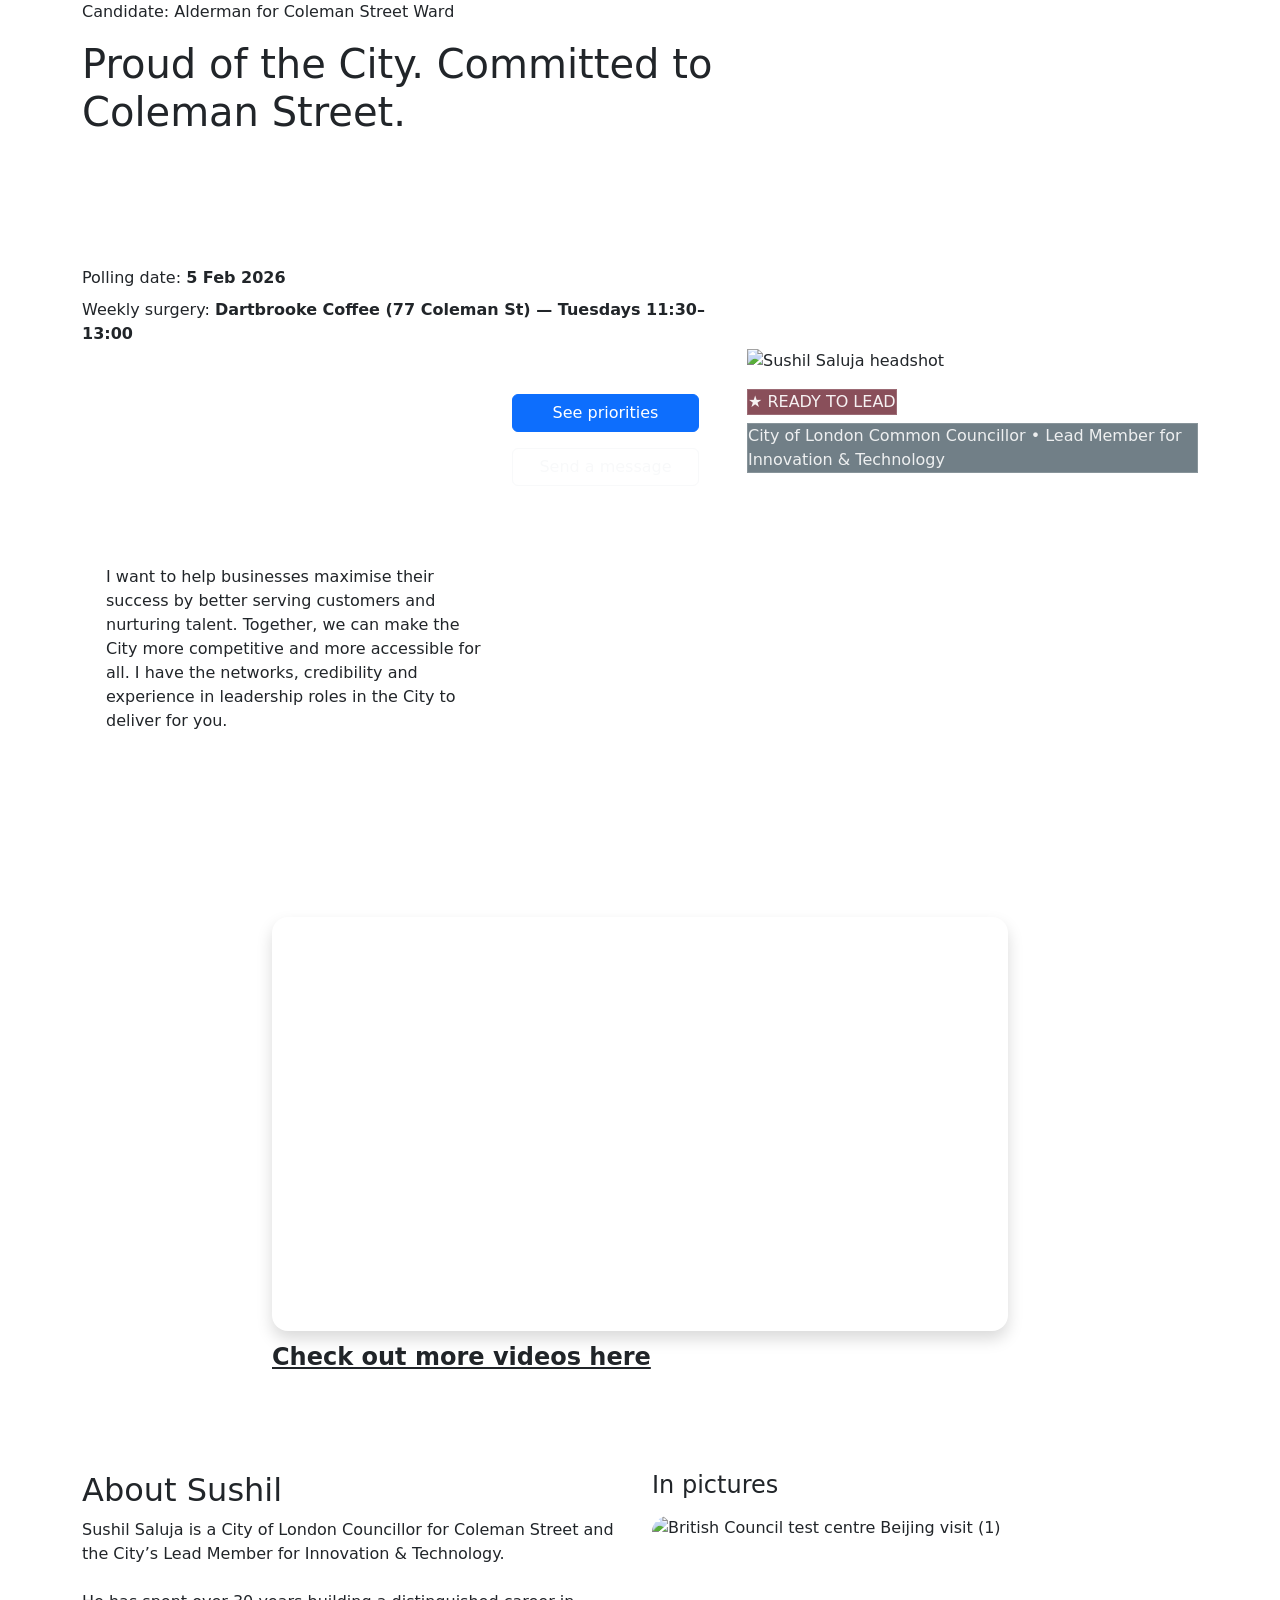
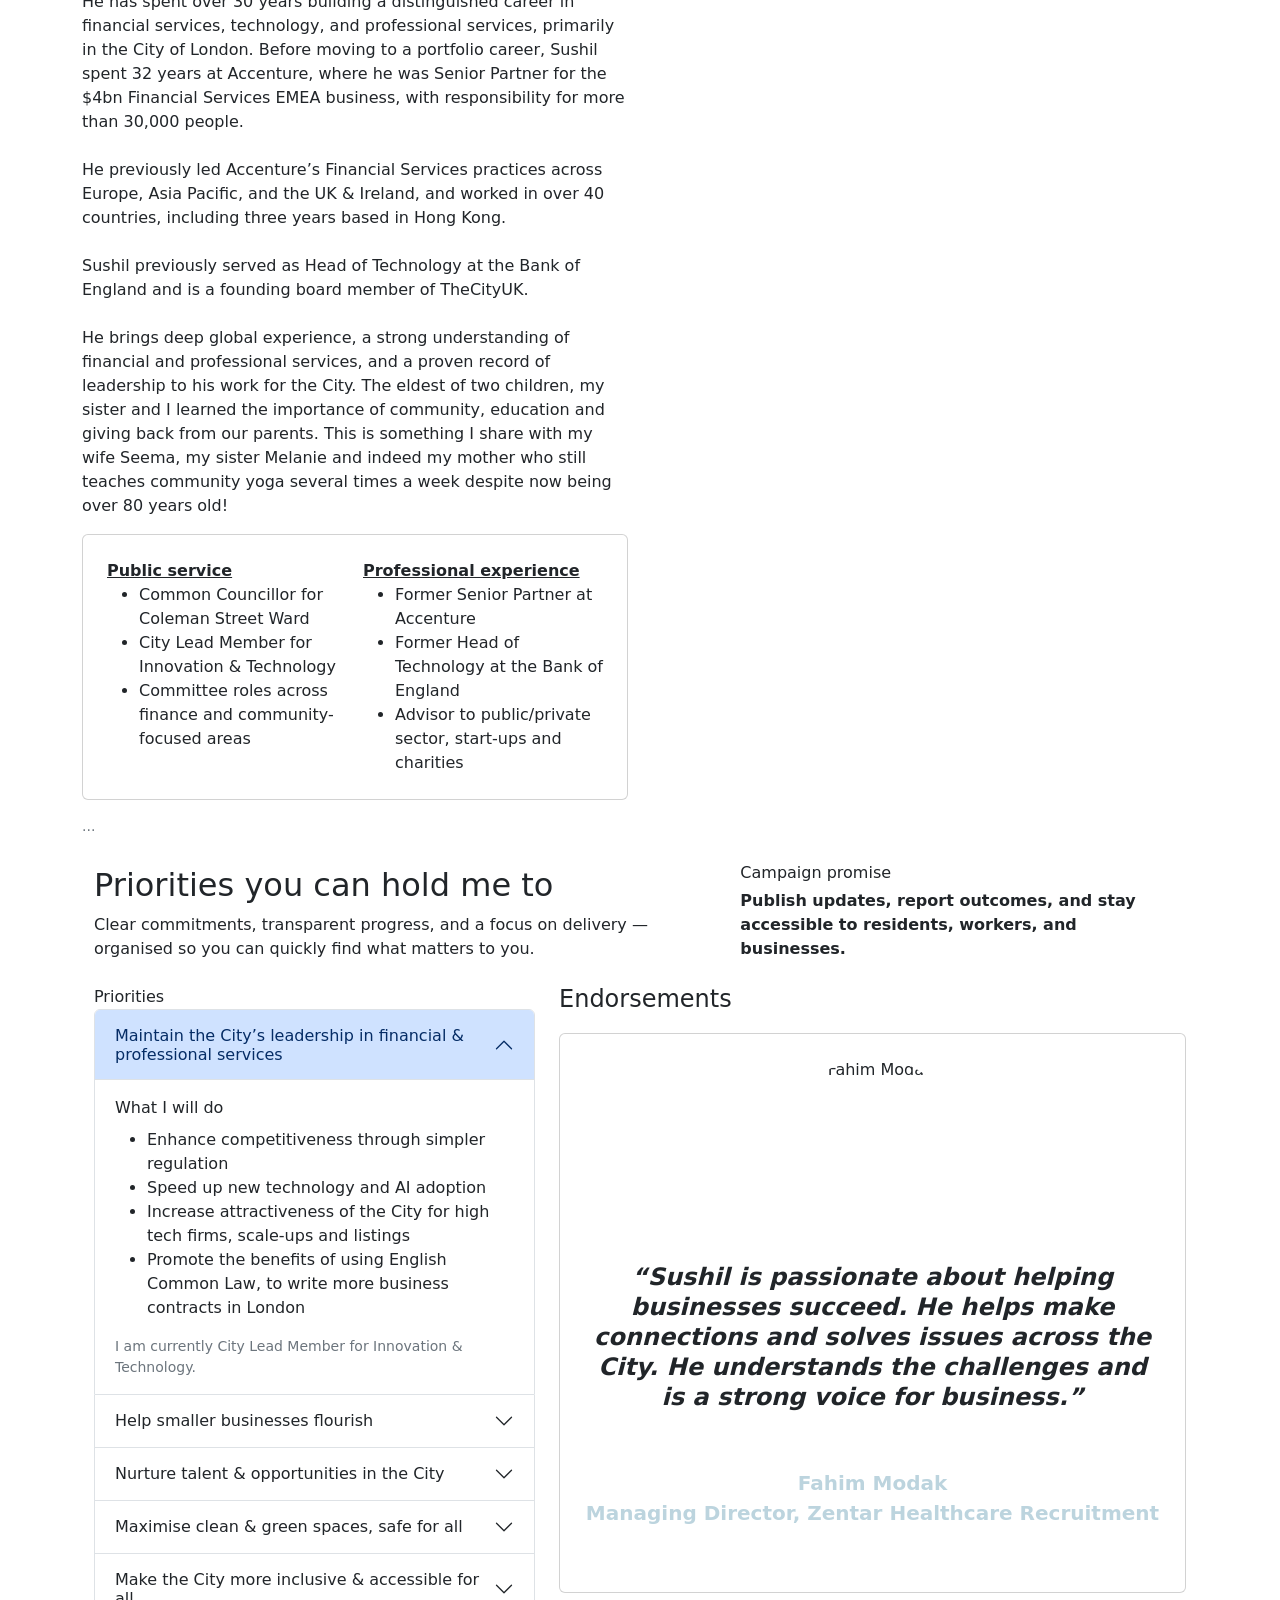
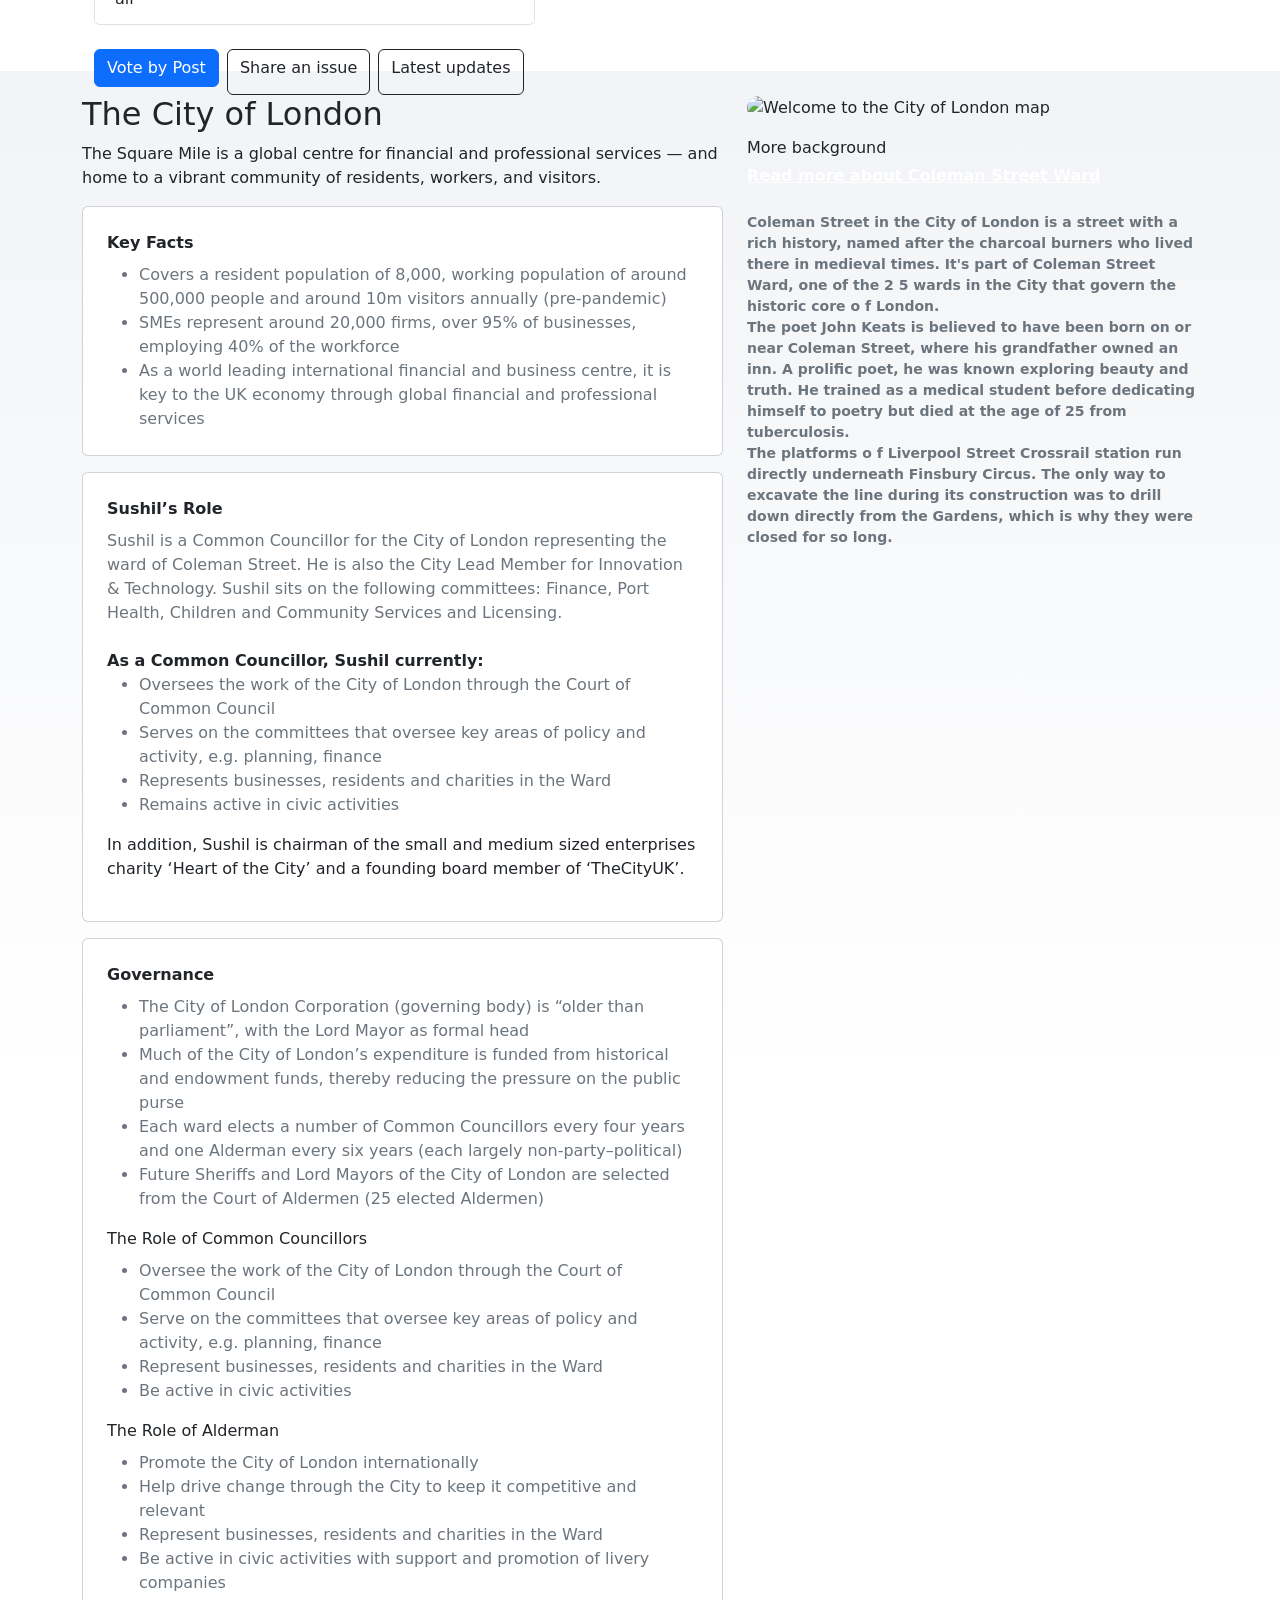
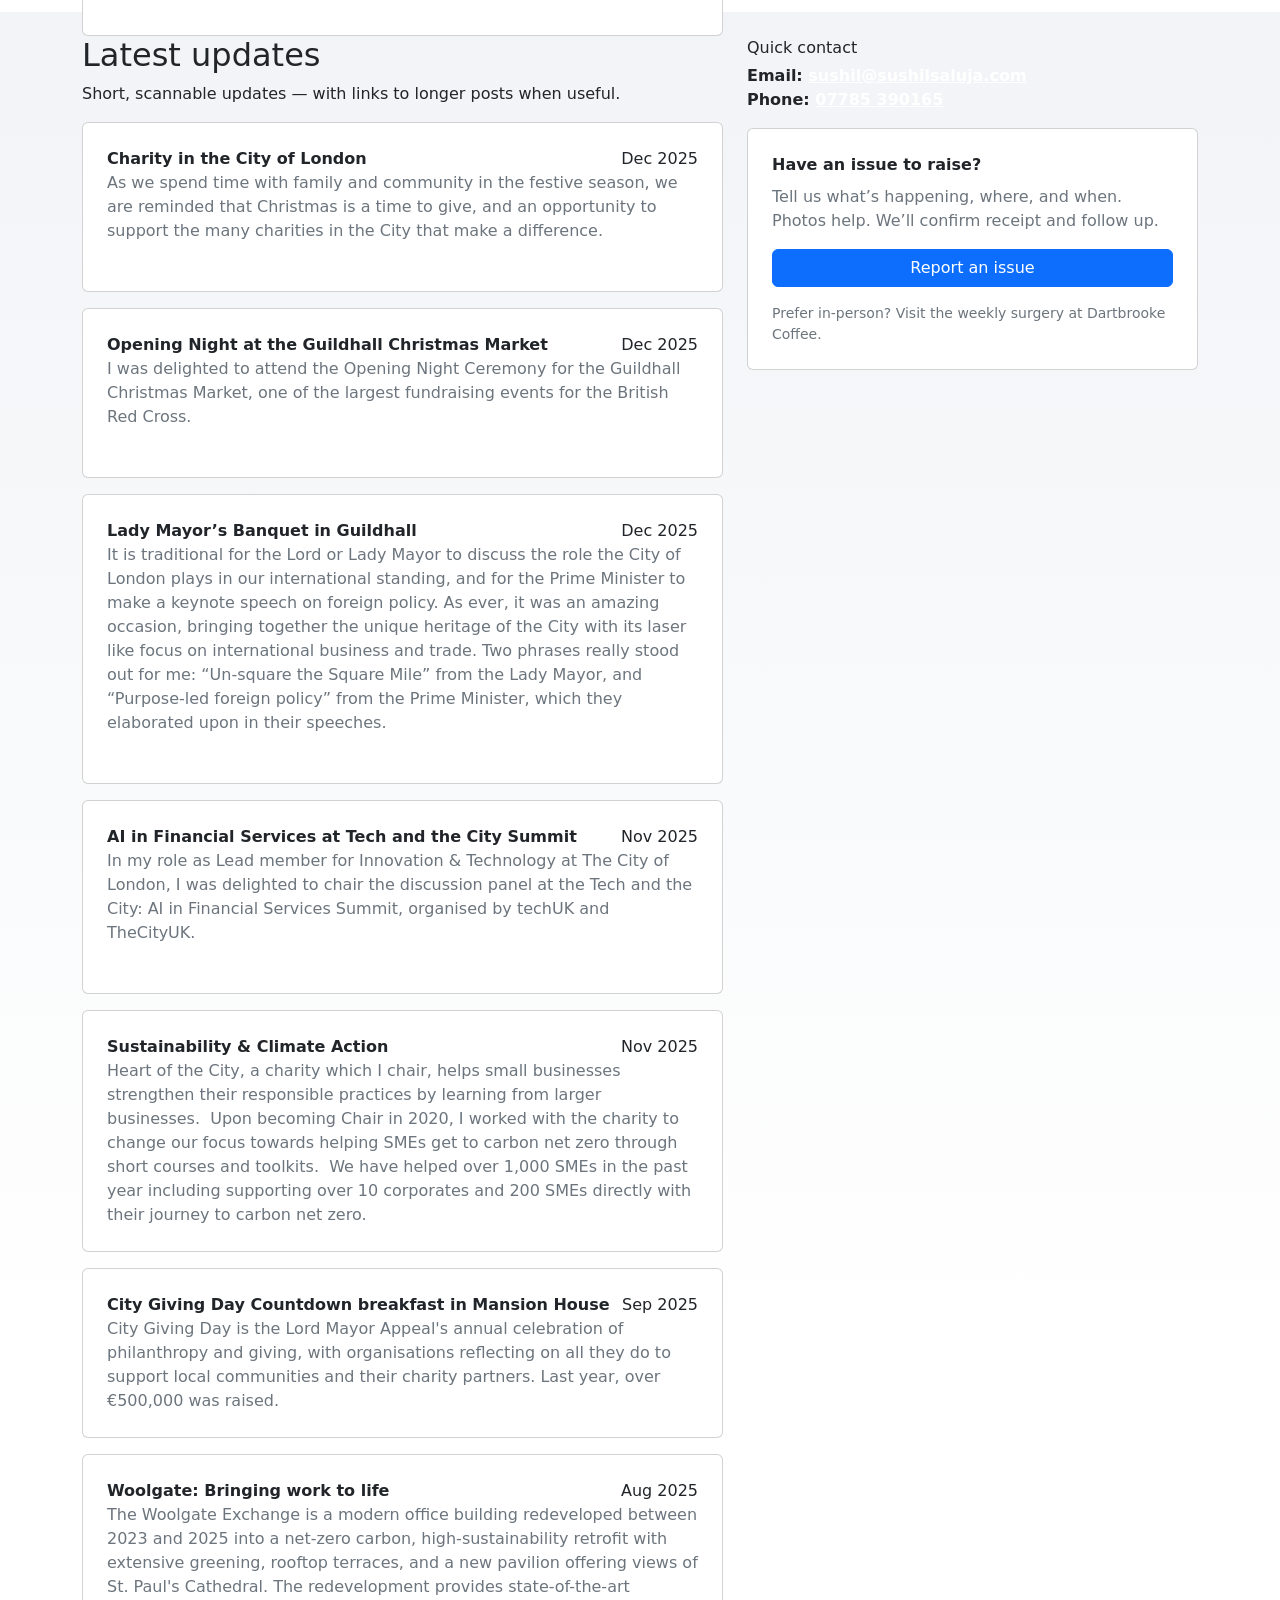
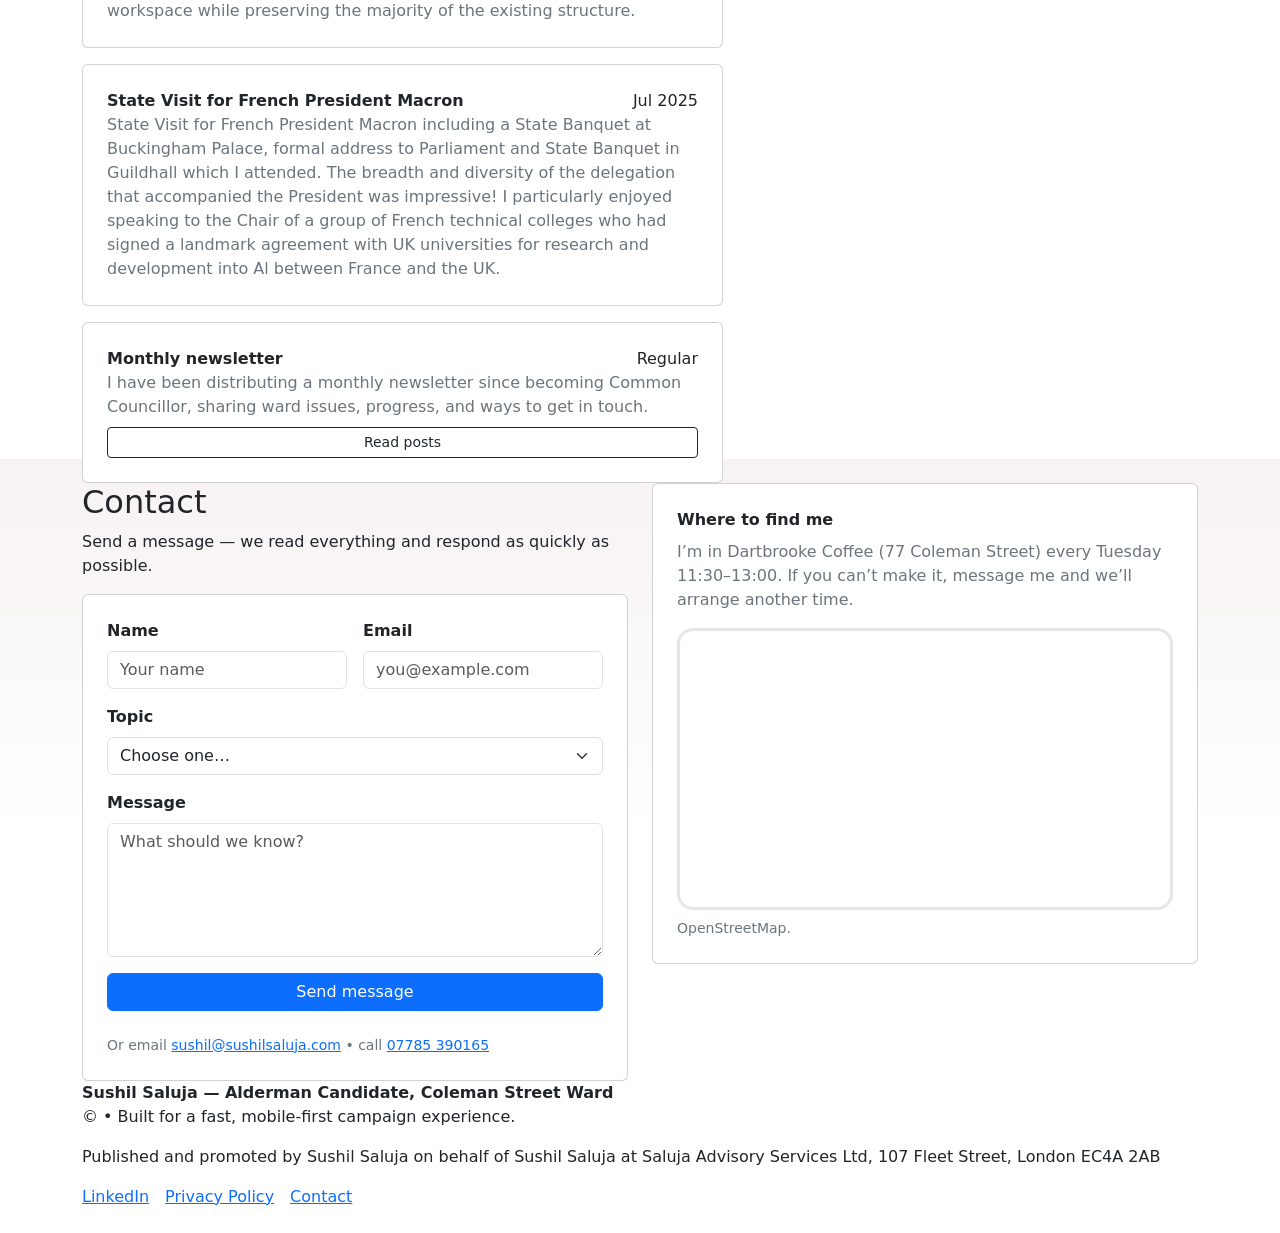
==== index.html @ 46c28177 "Add files via upload" ====
<!doctype html>
<html lang="en">
<head>
  <meta charset="utf-8">
  <meta name="viewport" content="width=device-width, initial-scale=1">
  <title>Sushil Saluja — Alderman Candidate, Coleman Street Ward</title>
  <meta name="description" content="Ready to lead for Coleman Street Ward — a campaign focused on safer streets, thriving businesses, and a City that works for everyone.">
  <link rel="preconnect" href="https://fonts.googleapis.com">
  <link rel="preconnect" href="https://fonts.gstatic.com" crossorigin>
  <link href="https://fonts.googleapis.com/css2?family=Inter:wght@400;600;700;800;900;950&display=swap" rel="stylesheet">
  <link href="https://cdn.jsdelivr.net/npm/bootstrap@5.3.3/dist/css/bootstrap.min.css" rel="stylesheet">
  <link href="assets/css/campaign_rewrite.css" rel="stylesheet">
</head>
<body data-bs-spy="scroll" data-bs-target="#mainNav" data-bs-offset="90" tabindex="0">

<nav id="mainNav" class="navbar navbar-expand-lg fixed-top navbar-dark">
  <div class="container">
    <a class="navbar-brand brand-mark" href="#top" aria-label="Home">
      <span class="name">Sushil <span>Saluja</span></span>
    </a>
    <button class="navbar-toggler text-white border-0" type="button" data-bs-toggle="collapse" data-bs-target="#navCollapse" aria-controls="navCollapse" aria-expanded="false" aria-label="Toggle navigation">
      <span class="navbar-toggler-icon"></span>
    </button>

    <div class="collapse navbar-collapse" id="navCollapse">
      <ul class="navbar-nav ms-auto mb-2 mb-lg-0 align-items-lg-center gap-lg-2">
        <li class="nav-item"><a class="nav-link" href="#about">About Sushil</a>
        </li><li class="nav-item"><a class="nav-link" href="#platform">Election</a></li>
        <li class="nav-item"><a class="nav-link" href="#city-of-london">City of London</a></li>
        <li class="nav-item"><a class="nav-link" href="advisory-services.html">Advisory Services</a></li>
        <li class="nav-item"><a class="nav-link" href="#news">News</a></li>
        <li class="nav-item"><a class="nav-link" href="#contact">Contact</a></li>
      </ul>
    </div>
  </div>
</nav>

<header id="top" class="hero">
  <div class="container">
    <div class="row align-items-center g-4">
      <div class="col-lg-7">
        <div class="kicker mb-3">Candidate: Alderman for Coleman Street Ward</div>

        <h1 class="hero-title mb-3">
          <span class="first">Proud of the City.</span>
          <span class="last">Committed to Coleman Street.</span>
        </h1>

        <p class="lead mb-4" style="color: rgba(255,255,255,.88); max-width: 42rem;">
          A campaign built on practical action: safer streets, a thriving local economy, and a City Corporation that listens and responds.
        </p>

        <div class="d-flex flex-wrap gap-2 mb-4">
          <span class="badge-pill badge-gold">Polling date: <strong>5 Feb 2026</strong></span>
          <span class="badge-pill badge-navy">Weekly surgery: <strong>Dartbrooke Coffee (77 Coleman St) — Tuesdays 11:30–13:00</strong></span>
        </div>

        <div class="hero-card p-4 p-md-4">
          <div class="row g-3 align-items-center">
            <div class="col-md-8">
              <div class="fw-bold text-uppercase" style="letter-spacing:.14em; color: rgba(255,255,255,.78); font-size:.8rem;">
                A message to voters
              </div>
              <p class="mb-2" style="color: rgba(255,255,255,.90);">
                I am standing to be Alderman because I believe there is much more we must do to keep the City competitive, supporting businesses and City workers, such as through simpler regulation, faster adoption of technology/AI and greater strategic focus on talent.
              </p>
              <p>I want to help businesses maximise their success by better serving customers and nurturing talent. Together, we can make the City more competitive and more accessible for all. I have the networks, credibility and experience in leadership roles in the City to deliver for you.</p>
              <p class="mb-0" style="color: rgba(255,255,255,.78);">
                If you have concerns or ideas, please get in touch — I’m keen to hear from you.
              </p>
            </div>
            <div class="col-md-4 text-md-end align-self-start">
              <a class="btn btn-primary w-100 mb-3" href="#platform">See priorities</a>
              <a class="btn btn-outline-light w-100" href="#contact">Send a message</a>
            </div>
          </div>
        </div>
      </div>



      <div class="col-lg-5">
        <div class="hero-headshot">
          <img src="assets/img/headshot.png" alt="Sushil Saluja headshot" class="img-fluid">
        </div>
        <div class="mt-3 d-flex gap-2 justify-content-center justify-content-lg-start flex-wrap">
          <span class="badge-pill" style="background: rgba(108,35,49,.8); border:1px solid rgba(255,255,255,.16); color: rgba(255,255,255,.92);">
            ★ READY TO LEAD
          </span>
          <span class="badge-pill" style="background: rgba(113,127,135); border:1px solid rgba(255,255,255,.16); color: rgba(255,255,255,.88);">
            City of London Common Councillor • Lead Member for Innovation &amp; Technology
          </span>
        </div>
      </div>
    </div>
  </div>
</header>



<!-- Video spacer section -->
<section class="bg-white py-5 py-lg-6">
  <div class="container">
    <!-- extra vertical space -->
    <div class="my-5 my-lg-6"></div>

    <div class="row justify-content-center">
  <div class="col-lg-10 col-xl-8">
    <div class="ratio ratio-16x9 shadow rounded-4 overflow-hidden">
      <iframe width="560" height="315" src="https://www.youtube.com/embed/OxZhzfZ6tl0?autoplay=1&mute=1&playsinline=1" title="YouTube video player" frameborder="0" allow="accelerometer; autoplay; clipboard-write; encrypted-media; gyroscope; picture-in-picture; web-share" referrerpolicy="strict-origin-when-cross-origin" allowfullscreen></iframe>
    </div>
    <div class="mt-2">
  <a
    href="https://www.youtube.com/@SushilSaluja"
    target="_blank"
    rel="noopener"
    class="fs-4 fw-semibold"
    style="color: var(--slate); text-decoration: none;"
    onmouseover="this.style.color='var(--pink)'"
    onmouseout="this.style.color='var(--slate)'">
    <u>Check out more videos here</u></a>
  </div>

  </div>
</div>



    <!-- extra vertical space -->
    <div class="my-5 my-lg-6"></div>
  </div>
</section>



<section id="about" class="section">
  <div class="container">
    <div class="row g-4 align-items-start">
      <div class="col-lg-6">
        <h2 class="section-title mb-2">About Sushil</h2>
        <p class="section-lede">
          Sushil Saluja is a City of London Councillor for Coleman Street and the City’s Lead Member for Innovation & Technology. <br> <br>
          He has spent over 30 years building a distinguished career in financial services, technology, and professional services, primarily in the City of London. Before moving to a portfolio career, Sushil spent 32 years at Accenture, where he was Senior Partner for the $4bn Financial Services EMEA business, with responsibility for more than 30,000 people. <br> <br>
          He previously led Accenture’s Financial Services practices across Europe, Asia Pacific, and the UK & Ireland, and worked in over 40 countries, including three years based in Hong Kong. <br><br>
          Sushil previously served as Head of Technology at the Bank of England and is a founding board member of TheCityUK. <br><br>
          He brings deep global experience, a strong understanding of financial and professional services, and a proven record of leadership to his work for the City.

          The eldest of two children, my sister and I learned the importance of community, education and giving back from our parents. This is something I share with my wife Seema, my sister Melanie and indeed my mother who still teaches community yoga several times a week despite now being over 80 years old!
        </p>

        <div class="card card-elev p-4">
          <div class="row g-3">
            <div class="col-md-6">
              <div class="fw-bold"><u>Public service</u></div>
              <ul class="mb-0">
                <li>Common Councillor for Coleman Street Ward</li>
                <li>City Lead Member for Innovation &amp; Technology</li>
                <li>Committee roles across finance and community-focused areas</li>
              </ul>
            </div>
            <div class="col-md-6">
              <div class="fw-bold"><u>Professional experience</u></div>
              <ul class="mb-0">
                <li>Former Senior Partner at Accenture</li>
                <li>Former Head of Technology at the Bank of England</li>
                <li>Advisor to public/private sector, start-ups and charities</li>
              </ul>
            </div>
          </div>
        </div>

        <div class="mt-3 small text-secondary">
          ...
        </div>
      </div>



  <div id="carousel" class="col-lg-6">
  <h3 class="section-title h4 mb-3 mt-100">In pictures</h3>

  <div id="photosCarousel" class="carousel slide gallery-carousel" data-bs-ride="carousel" data-bs-pause="hover">
    <div class="carousel-inner">
      <div class="carousel-item active">
        <img src="assets/img/gallery/British%20Council%20test%20centre%20Beijing%20visit%20%281%29.jpg" class="d-block w-100 gallery-carousel-img" alt="British Council test centre Beijing visit (1)">
         <div class="carousel-caption carousel-caption--custom">
          <p class="mb-0">
          Visiting the British Council test centre in Beijing.
          </p>
         </div>
      </div>

      <div class="carousel-item">
        <img src="assets/img/gallery/British%20Council%20test%20centre%20Beijing%20visit%20%282%29.jpg" class="d-block w-100 gallery-carousel-img" alt="British Council test centre Beijing visit (2)">
          <div class="carousel-caption carousel-caption--custom">
          <p class="mb-0">
          Visiting the British Council test centre in Beijing.
          </p>
         </div>
      </div>


      <div class="carousel-item">
        <img src="assets/img/gallery/Gallery%20page%20%286%29.jpg" class="d-block w-100 gallery-carousel-img" alt="Gallery page (6)">
          <div class="carousel-caption carousel-caption--custom">
          <p class="mb-0">
          Speaking at China Banking Forum in Beijing.
          </p>
         </div>
      </div>


      <div class="carousel-item">
        <img src="assets/img/gallery/Gallery%20page%20%287%29.jpg" class="d-block w-100 gallery-carousel-img" alt="Gallery page (7)">
          <div class="carousel-caption carousel-caption--custom">
            <p class="mb-0">
            Launch of FinTech lab in Dubai.
            </p>
          </div>
      </div>

      <div class="carousel-item">
        <img src="assets/img/gallery/Gallery%20page%20%288%29.jpg" class="d-block w-100 gallery-carousel-img" alt="Gallery page (8)">
          <div class="carousel-caption carousel-caption--custom">
              <p class="mb-0">
              Launch of FinTech lab in Hong Kong.
              </p>
          </div>
      </div>

      <div class="carousel-item">
        <img src="assets/img/gallery/Heart%20of%20the%20City%20Council%20meeting.jpg" class="d-block w-100 gallery-carousel-img" alt="Heart of the City Council meeting">
        <div class="carousel-caption carousel-caption--custom">
              <p class="mb-0">
              Chairing Council meeting for Heart of the City.
              </p>
          </div>
      </div>

      <div class="carousel-item">
        <img src="assets/img/gallery/IMG_0181.jpeg" class="d-block w-100 gallery-carousel-img" alt="IMG_0181">
          <div class="carousel-caption carousel-caption--custom">
              <p class="mb-0">
              Attending SAFAR Film Festival
              </p>
          </div>
      </div>


      <div class="carousel-item">
        <img src="assets/img/gallery/IMG_0278.jpeg" class="d-block w-100 gallery-carousel-img" alt="IMG_0278">
          <div class="carousel-caption carousel-caption--custom">
              <p class="mb-0">
              Practising my strokes with with Lego statue.
              </p>
          </div>
        </div>

      <div class="carousel-item">
        <img src="assets/img/gallery/IMG_0761.jpeg" class="d-block w-100 gallery-carousel-img" alt="IMG_0761">
          <div class="carousel-caption carousel-caption--custom">
              <p class="mb-0">
              At “Future of English” presentation at British Council.
              </p>
          </div>
      </div>

      <div class="carousel-item">
        <img src="assets/img/gallery/IMG_2748.jpeg" class="d-block w-100 gallery-carousel-img" alt="IMG_2748">
          <div class="carousel-caption carousel-caption--custom">
              <p class="mb-0">
              Thanking Kevin McLoughlin for his support for Heart of the City.
              </p>
          </div>
      </div>

      <div class="carousel-item">
        <img src="assets/img/gallery/IMG_3134.jpeg" class="d-block w-100 gallery-carousel-img" alt="IMG_3134">
          <div class="carousel-caption carousel-caption--custom">
              <p class="mb-0">
              Mentoring young people.
              </p>
          </div>
      </div>

      <div class="carousel-item">
        <img src="assets/img/gallery/IMG_5385.jpeg" class="d-block w-100 gallery-carousel-img" alt="IMG_5385">
          <div class="carousel-caption carousel-caption--custom">
              <p class="mb-0">
              Attending local community event in Coleman Street ward
              </p>
          </div>
      </div>

      <div class="carousel-item">
        <img src="assets/img/gallery/IMG_5512.jpeg" class="d-block w-100 gallery-carousel-img" alt="IMG_5512">
          <div class="carousel-caption carousel-caption--custom">
              <p class="mb-0">
              Speaking at Mandarin Excellence Programme in Beijing.
              </p>
          </div>
      </div>

      <div class="carousel-item">
        <img src="assets/img/gallery/IMG_5544.jpeg" class="d-block w-100 gallery-carousel-img" alt="IMG_5544">
          <div class="carousel-caption carousel-caption--custom">
              <p class="mb-0">
              Speaking at Mandarin Excellence Programme in Beijing.
              </p>
          </div>
      </div>

      <div class="carousel-item">
        <img src="assets/img/gallery/IMG_6441.jpeg" class="d-block w-100 gallery-carousel-img" alt="IMG_6441">
          <div class="carousel-caption carousel-caption--custom">
              <p class="mb-0">
              Attending Police public review meeting for Coleman Street ward
              </p>
          </div>
      </div>

      <div class="carousel-item">
        <img src="assets/img/gallery/IMG_6493.jpeg" class="d-block w-100 gallery-carousel-img" alt="IMG_6493">
          <div class="carousel-caption carousel-caption--custom">
              <p class="mb-0">
              Attending Lady Mayor’s Parade.
              </p>
          </div>
      </div>

      <div class="carousel-item">
        <img src="assets/img/gallery/IMG_6779.jpeg" class="d-block w-100 gallery-carousel-img" alt="IMG_6779">
          <div class="carousel-caption carousel-caption--custom">
              <p class="mb-0">
              Attending Guildhall Christmas Market.
              </p>
          </div>
      </div>

      <div class="carousel-item">
        <img src="assets/img/gallery/Sushil%20shirt%20picture.jpg" class="d-block w-100 gallery-carousel-img" alt="Sushil shirt picture">
          <div class="carousel-caption carousel-caption--custom">
              <p class="mb-0">
              Discussing City of London matters.
              </p>
          </div>
      </div>

      <div class="carousel-item">
        <img src="assets/img/gallery/Sushil_Pic-7.jpg" class="d-block w-100 gallery-carousel-img" alt="Sushil_Pic-7">
          <div class="carousel-caption carousel-caption--custom">
              <p class="mb-0">
              Thanking City of London team for hard work.
              </p>
          </div>
      </div>

      <div class="carousel-item">
        <img src="assets/img/gallery/Sushil_Pic-11.jpg" class="d-block w-100 gallery-carousel-img" alt="Sushil_Pic-11">
          <div class="carousel-caption carousel-caption--custom">
              <p class="mb-0">
              Inspecting situation with Lime bikes in Coleman Street ward.
              </p>
          </div>
      </div>

      <div class="carousel-item">
        <img src="assets/img/gallery/Sushil_Pic-12.jpg" class="d-block w-100 gallery-carousel-img" alt="Sushil_Pic-12">
          <div class="carousel-caption carousel-caption--custom">
              <p class="mb-0">
              Inspecting situation with Lime bikes in Coleman Street ward.
              </p>
          </div>
      </div>

      <div class="carousel-item">
        <img src="assets/img/gallery/Sushil_Pic-15.jpg" class="d-block w-100 gallery-carousel-img" alt="Sushil_Pic-15">
          <div class="carousel-caption carousel-caption--custom">
              <p class="mb-0">
              Examining map of the City / Coleman Street coverage.
              </p>
          </div>
      </div>

      <div class="carousel-item">
        <img src="assets/img/gallery/Sushil_Pic-26.jpg" class="d-block w-100 gallery-carousel-img" alt="Sushil_Pic-26">
          <div class="carousel-caption carousel-caption--custom">
              <p class="mb-0">
              Thanking local trades people for hard work in Coleman Street ward
              </p>
          </div>
      </div>

      <div class="carousel-item">
        <img src="assets/img/gallery/Sushil_Pic-35.jpg" class="d-block w-100 gallery-carousel-img" alt="Sushil_Pic-35">
          <div class="carousel-caption carousel-caption--custom">
              <p class="mb-0">
              Thanking local trades people for hard work in Coleman Street ward.
              </p>
          </div>
      </div>

      <div class="carousel-item">
        <img src="assets/img/gallery/Sushil_Pic-38.jpg" class="d-block w-100 gallery-carousel-img" alt="Sushil_Pic-38">
          <div class="carousel-caption carousel-caption--custom">
              <p class="mb-0">
              Showcasing new shop in Coleman Street ward.
              </p>
          </div>
      </div>

      <div class="carousel-item">
        <img src="assets/img/gallery/Sushil_Pic-48.jpg" class="d-block w-100 gallery-carousel-img" alt="Sushil_Pic-48">
          <div class="carousel-caption carousel-caption--custom">
              <p class="mb-0">
              Headshot.
              </p>
          </div>
      </div>

      <div class="carousel-item">
        <img src="assets/img/gallery/Sushil_Pic-51.jpg" class="d-block w-100 gallery-carousel-img" alt="Sushil_Pic-51">
          <div class="carousel-caption carousel-caption--custom">
              <p class="mb-0">
              Outside Institute for Chartered Accountancy in England and Wales.
              </p>
          </div>
      </div>

      <div class="carousel-item">
        <img src="assets/img/gallery/Sushil_Pic-57.jpg" class="d-block w-100 gallery-carousel-img" alt="Sushil_Pic-57">
          <div class="carousel-caption carousel-caption--custom">
              <p class="mb-0">
              With group of architecture students in Finsbury Circus Gardens.
              </p>
          </div>
      </div>

      <div class="carousel-item">
        <img src="assets/img/gallery/Sushil_Pic-62.jpg" class="d-block w-100 gallery-carousel-img" alt="Sushil_Pic-62">
          <div class="carousel-caption carousel-caption--custom">
              <p class="mb-0">
              A moment of solitude in Finsbury Circus Gardens.
              </p>
          </div>
      </div>

      <div class="carousel-item">
        <img src="assets/img/gallery/Sushil_Pic-65.jpg" class="d-block w-100 gallery-carousel-img" alt="Sushil_Pic-65">
          <div class="carousel-caption carousel-caption--custom">
              <p class="mb-0">
              A moment of solitude in Finsbury Circus Gardens.
              </p>
          </div>
      </div>

      <div class="carousel-item">
        <img src="assets/img/gallery/Sushil_Pic-69.jpg" class="d-block w-100 gallery-carousel-img" alt="Sushil_Pic-69">
          <div class="carousel-caption carousel-caption--custom">
              <p class="mb-0">
              With dog owner, enjoying Finsbury Circus gardens.
              </p>
          </div>
      </div>

      <div class="carousel-item">
        <img src="assets/img/gallery/Sushil_Pic-73.jpg" class="d-block w-100 gallery-carousel-img" alt="Sushil_Pic-73">
          <div class="carousel-caption carousel-caption--custom">
              <p class="mb-0">
              Congratulating new MD of Punjab National Bank on their appointment.
              </p>
          </div>
      </div>
    </div>

    <style>
      .gallery-carousel-img{
        height: 420px;
        object-fit: cover;
        border-radius: 16px;
      }

      .gallery-carousel-notes{
        min-height: 2.6em;   /* holds ~2 lines so layout doesn’t jump */
        padding: 6px 2px 0;
      }

      @media (max-width: 576px){
        .gallery-carousel-img{ height: 260px; }
      }
    </style>


    <!-- controls -->
    <button class="carousel-control-prev" type="button" data-bs-target="#photosCarousel" data-bs-slide="prev">
      <span class="carousel-control-prev-icon" aria-hidden="true"></span>
      <span class="visually-hidden">Previous</span>
    </button>
    <button class="carousel-control-next" type="button" data-bs-target="#photosCarousel" data-bs-slide="next">
      <span class="carousel-control-next-icon" aria-hidden="true"></span>
      <span class="visually-hidden">Next</span>
    </button>
  </div>

  <!-- 1–2 lines of comments (edit this text whenever you want) -->
  
</div>


<section id="platform" class="section platform">
  <div class="container">
    <div class="row align-items-end g-3 mb-4">
      <div class="col-lg-7">
        <h2 class="section-title mb-2">Priorities you can hold me to</h2>
        <p class="section-lede mb-0">
          Clear commitments, transparent progress, and a focus on delivery — organised so you can quickly find what matters to you.
        </p>
      </div>
      <div class="col-lg-5">
        <div class="ribbon">
          <div class="ribbon-title mb-1">Campaign promise</div>
          <div class="fw-semibold">Publish updates, report outcomes, and stay accessible to residents, workers, and businesses.</div>
        </div>
      </div>
    </div>

    <!-- NEW: two-column layout -->
    <div class="row g-4 align-items-start">
      <!-- LEFT: Priorities (smaller) -->
      <div class="col-lg-5">
        <div class="priorities-box priorities-box--compact">
          <div class="priorities-box-header">Priorities</div>

          <div class="accordion" id="platformAccordion">
            <div class="accordion" id="platformAccordion">
        <div class="accordion-item">
          <h2 class="accordion-header" id="p1h">
            <button class="accordion-button" type="button" data-bs-toggle="collapse" data-bs-target="#p1" aria-expanded="true" aria-controls="p1">
              Maintain the City’s leadership in financial &amp; professional services
            </button>
          </h2>
          <div id="p1" class="accordion-collapse collapse show" aria-labelledby="p1h" data-bs-parent="#platformAccordion">
            <div class="accordion-body">
              <div class="promise-tag mb-2"><span class="dot"></span> What I will do</div>
              <ul class="mb-3">
                <li>Enhance competitiveness through simpler regulation</li>
                <li>Speed up new technology and AI adoption</li>
                <li>Increase attractiveness of the City for high tech firms, scale-ups and listings</li>
                <li>Promote the benefits of using English Common Law, to write more business contracts in London</li>
              </ul>
              <div class="small text-secondary">I am currently City Lead Member for Innovation &amp; Technology.</div>
            </div>
          </div>
        </div>

        <div class="accordion-item">
          <h2 class="accordion-header" id="p2h">
            <button class="accordion-button collapsed" type="button" data-bs-toggle="collapse" data-bs-target="#p2" aria-expanded="false" aria-controls="p2">
              Help smaller businesses flourish
            </button>
          </h2>
          <div id="p2" class="accordion-collapse collapse" aria-labelledby="p2h" data-bs-parent="#platformAccordion">
            <div class="accordion-body">
              <div class="promise-tag mb-2"><span class="dot"></span> What I will do</div>
              <ul class="mb-3">
                <li>Seek to minimise red tape</li>
                <li>Better understand the challenges small businesses face</li>
                <li>Identify how the City can better support SMEs to maximise their success</li>
                <li>Help make livery companies better understood and more accessible for all.</li>
              </ul>
              <div class="small text-secondary">The City’s economy depends on a thriving business community, including SMEs.</div>
            </div>
          </div>
        </div>

        <div class="accordion-item">
          <h2 class="accordion-header" id="p3h">
            <button class="accordion-button collapsed" type="button" data-bs-toggle="collapse" data-bs-target="#p3" aria-expanded="false" aria-controls="p3">
              Nurture talent &amp; opportunities in the City
            </button>
          </h2>
          <div id="p3" class="accordion-collapse collapse" aria-labelledby="p3h" data-bs-parent="#platformAccordion">
            <div class="accordion-body">
              <div class="promise-tag mb-2"><span class="dot"></span> What I will do</div>
              <ul class="mb-3">
                <li>Provide greater focus on talent</li>
                <li>Maximise opportunities for access to mentoring and networking</li>
                <li> Connect City workers with local communities and charities</li>
              </ul>
              <div class="small text-secondary">By boosting our talent we can help the City thrive.</div>
            </div>
          </div>
        </div>

        <div class="accordion-item">
          <h2 class="accordion-header" id="p4h">
            <button class="accordion-button collapsed" type="button" data-bs-toggle="collapse" data-bs-target="#p4" aria-expanded="false" aria-controls="p4">
              Maximise clean &amp; green spaces, safe for all
            </button>
          </h2>
          <div id="p4" class="accordion-collapse collapse" aria-labelledby="p4h" data-bs-parent="#platformAccordion">
            <div class="accordion-body">
              <div class="promise-tag mb-2"><span class="dot"></span> What I will do</div>
              <ul class="mb-3">
                <li>Keep the City an attractive destination, with access to heritage places</li>
                <li>Ensure the City remains a place for vibrant evening activities</li>
                <li>Support the City's focus on getting to carbon net zero by 2027 for its own operations, and the Square Mile by 2040</li>
              </ul>
              <div class="small text-secondary">Environment sustainability is the biggest issue of our lifetimes, affecting everyone on the planet.</div>
            </div>
          </div>
        </div>

        <div class="accordion-item">
          <h2 class="accordion-header" id="p5h">
            <button class="accordion-button collapsed" type="button" data-bs-toggle="collapse" data-bs-target="#p5" aria-expanded="false" aria-controls="p5">
              Make the City more inclusive &amp; accessible for all
            </button>
          </h2>
          <div id="p5" class="accordion-collapse collapse" aria-labelledby="p5h" data-bs-parent="#platformAccordion">
            <div class="accordion-body">
              <div class="promise-tag mb-2"><span class="dot"></span> What I will do</div>
              <ul class="mb-3">
                <li>Encourage volunteering</li>
                <li>Celebrate local heritage</li>
                <li>Enhance accessibility of local City spaces</li>
              </ul>
              <div class="small text-secondary">Building a sense of community and attractivity of the City.</div>
            </div>
          </div>
        </div>
      </div><!-- /accordion -->
    </div><!--
          </div><!-- /accordion -->
        </div><!-- /priorities-box -->
      </div>

      <!-- RIGHT: Endorsements -->
      <div class="col-lg-7">
        <h3 class="section-title h4 mb-3">Endorsements</h3>

        <div id="endorsementsCarousel" class="carousel slide" data-bs-ride="carousel" data-bs-pause="hover">
          <!-- indicators -->
          <div class="carousel-indicators">
            <button type="button" data-bs-target="#endorsementsCarousel" data-bs-slide-to="0" class="active"></button>
            <button type="button" data-bs-target="#endorsementsCarousel" data-bs-slide-to="1"></button>
            <button type="button" data-bs-target="#endorsementsCarousel" data-bs-slide-to="2"></button>
            <button type="button" data-bs-target="#endorsementsCarousel" data-bs-slide-to="3"></button>
            <button type="button" data-bs-target="#endorsementsCarousel" data-bs-slide-to="4"></button>
            <button type="button" data-bs-target="#endorsementsCarousel" data-bs-slide-to="5"></button>
            <button type="button" data-bs-target="#endorsementsCarousel" data-bs-slide-to="6"></button>
            <button type="button" data-bs-target="#endorsementsCarousel" data-bs-slide-to="7"></button>
          </div>

          <div class="carousel-inner">

            <!-- 1 -->
            <div class="carousel-item active">
              <div class="card card-elev p-4 text-center testimonial-card">
                <div class="testimonial-avatar mx-auto mb-4">
                  <img src="assets/img/endorsers/fahim.png" alt="Fahim Modak" class="testimonial-img">
                </div>
                <blockquote class="testimonial-quote mx-auto mb-4">
                  “Sushil is passionate about helping businesses succeed. He helps make connections and solves issues across the City. He understands the challenges and is a strong voice for business.”
                </blockquote>
                <div class="testimonial-attribution">
                  <strong>Fahim Modak</strong><br>
                  Managing Director, Zentar Healthcare Recruitment
                </div>
              </div>
            </div>

            <!-- 2 -->
            <div class="carousel-item">
              <div class="card card-elev p-4 text-center testimonial-card">
                <div class="testimonial-avatar mx-auto mb-4">
                  <img src="assets/img/endorsers/jo.png" alt="Jo Muir" class="testimonial-img">
                </div>
                <blockquote class="testimonial-quote mx-auto mb-4">
                  “Sushil’s vision for technology is strategic, and he is very practical in how to deploy it. He is an asset to the City, and will be a trusted voice in areas such as AI and technology-led change.”
                </blockquote>
                <div class="testimonial-attribution">
                  <strong>Jo Muir</strong><br>
                  Former Bank of England Executive &amp; current Claranet Group Executive Board
                </div>
              </div>
            </div>

            <!-- 3 -->
            <div class="carousel-item">
              <div class="card card-elev p-4 text-center testimonial-card">
                <div class="testimonial-avatar mx-auto mb-4">
                  <img src="assets/img/endorsers/falconer.png" alt="Lord Falconer" class="testimonial-img">
                </div>
                <blockquote class="testimonial-quote mx-auto mb-4">
                  “Sushil understands and will actively support the needs of the legal sector and justice system. Combined with his experience of the City, he will be an outstanding Alderman.”
                </blockquote>
                <div class="testimonial-attribution">
                  <strong>Lord Falconer</strong><br>
                  Former Lord Chancellor &amp; Secretary of State for Justice
                </div>
              </div>
            </div>

            <!-- 4 -->
            <div class="carousel-item">
              <div class="card card-elev p-4 text-center testimonial-card">
                <div class="testimonial-avatar mx-auto mb-4">
                  <img src="assets/img/endorsers/isabella.png" alt="Isabella Lillis-Parsons" class="testimonial-img">
                </div>
                <blockquote class="testimonial-quote mx-auto mb-4">
                  “Sushil is fighting for a city that invests in talent, because people are the point. When I was deciding on a university, he took the time to meet me during my first time in London and make the city feel like a place where I could grow.”
                </blockquote>
                <div class="testimonial-attribution">
                  <strong>Isabella Lillis-Parsons</strong><br>
                  Undergraduate Student, UCL
                </div>
              </div>
            </div>

            <!-- 5 -->
            <div class="carousel-item">
              <div class="card card-elev p-4 text-center testimonial-card">
                <div class="testimonial-avatar mx-auto mb-4">
                  <img src="assets/img/endorsers/martin.png" alt="Martin Powell" class="testimonial-img">
                </div>
                <blockquote class="testimonial-quote mx-auto mb-4">
                  “As Chair of Heart of the City, Sushil has been passionate in helping businesses and the City steer the course for sustainability and climate action. He has shown foresight and real leadership in this area and is truly committed to public service.”
                </blockquote>
                <div class="testimonial-attribution">
                  <strong>Martin Powell</strong><br>
                  Group Sustainability Director, AXA<br>
                  Trustee, Heart of the City
                </div>
              </div>
            </div>

            <!-- 6 -->
            <div class="carousel-item">
              <div class="card card-elev p-4 text-center testimonial-card">
                <div class="testimonial-avatar mx-auto mb-4">
                  <img src="assets/img/endorsers/jonathan.png" alt="Jonathan Davis" class="testimonial-img">
                </div>
                <blockquote class="testimonial-quote mx-auto mb-4">
                  “Sushil ran Accenture’s financial services business across Europe and was one of the key client-facing leaders who developed the firm’s FS practice into a powerhouse. He is widely recognised in the industry. As Alderman, he will really help businesses get the most out of the City.”
                </blockquote>
                <div class="testimonial-attribution">
                  <strong>Jonathan Davis</strong><br>
                  Former Partner, Accenture<br>
                  Former MD, Avaloq UK<br>
                  Former CEO, FIS EMEA
                </div>
              </div>
            </div>

            <!-- 7 -->
            <div class="carousel-item">
              <div class="card card-elev p-4 text-center testimonial-card">
                <div class="testimonial-avatar mx-auto mb-4">
                  <img src="assets/img/endorsers/wai.png" alt="Wai Au" class="testimonial-img">
                </div>
                <blockquote class="testimonial-quote mx-auto mb-4">
                  “I have known Sushil for over 20 years. He knows the City, brings strong business knowledge, and is focused on community and people. He understands how to make the City deliver. He will be a great Alderman.”
                </blockquote>
                <div class="testimonial-attribution">
                  <strong>Wai Au</strong><br>
                  Senior Independent Director, Computershare<br>
                  Former COO/FD, Barclays UK
                </div>
              </div>
            </div>

            <!-- 8 -->
            <div class="carousel-item">
              <div class="card card-elev p-4 text-center testimonial-card">
                <div class="testimonial-avatar mx-auto mb-4">
                  <img src="assets/img/endorsers/mark.png" alt="Sir Mark Boleat" class="testimonial-img">
                </div>
                <blockquote class="testimonial-quote mx-auto mb-4">
                  “Sushil was instrumental in setting up TheCityUK and has been a strong voice for the industry ever since. He understands the City, cares deeply about its success and is determined to make a difference.”
                </blockquote>
                <div class="testimonial-attribution">
                  <strong>Sir Mark Boleat</strong><br>
                  Former Policy Chair, City of London
                </div>
              </div>
            </div>

          </div>



            <!-- controls -->
            <button class="carousel-control-prev" type="button" data-bs-target="#endorsementsCarousel" data-bs-slide="prev">
              <span class="carousel-control-prev-icon" aria-hidden="true"></span>
              <span class="visually-hidden">Previous</span>
            </button>

            <button class="carousel-control-next" type="button" data-bs-target="#endorsementsCarousel" data-bs-slide="next">
              <span class="carousel-control-next-icon" aria-hidden="true"></span>
              <span class="visually-hidden">Next</span>
            </button>
          </div>
        </div>

<style>/* Shift the whole testimonial down slightly */
#endorsementsCarousel {
  margin-top: 20px;
}

/* Card layout */
.testimonial-card {
  min-height: 560px;
  padding-top: 32px;
  display: flex;
  flex-direction: column;
  justify-content: flex-start;
  position: relative;
}

/* Bigger headshot */
.testimonial-avatar {
  width: 180px;
  height: 180px;
  border-radius: 50%;
  overflow: hidden;
  background: transparent;
  margin-bottom: 24px;
}

.testimonial-img {
  width: 100%;
  height: 100%;
  object-fit: contain; /* ideal for transparent PNGs */
  background: transparent;
  display: block;
}

/* Quote block — still square-ish */
.testimonial-quote {
  width: min(600px, 100%);
  font-size: 1.5rem;
  font-weight: 700;
  font-style: italic;
  line-height: 1.25;
  margin-left: auto;
  margin-right: auto;
  margin-bottom: 32px;
}

/* Attribution — white + lifted up */
.testimonial-attribution {
  margin-top: auto;
  padding-bottom: 40px;     /* lifts it above carousel line */
  font-size: 1.25rem;
  font-weight: 700;
  color: #BCD4DE;
}

/* Mobile tuning */
@media (max-width: 576px) {
  #endorsementsCarousel {
    margin-top: 12px;
  }

  .testimonial-card {
    min-height: 480px;
    padding-top: 24px;
  }

  .testimonial-avatar {
    width: 130px;
    height: 130px;
  }

  .testimonial-quote {
    font-size: 1.15rem;
    line-height: 1.3;
  }

  .testimonial-attribution {
    font-size: 1.05rem;
    padding-bottom: 32px;
  }
}
</style>
 

    <div class="mt-4 d-flex flex-wrap gap-2">
      <a class="btn btn-primary mb-2" href="vote-by-post.html">Vote by Post</a>
      <a class="btn btn-outline-dark" href="#contact">Share an issue</a>
      <a class="btn btn-outline-dark" href="#news">Latest updates</a>
    </div>
  </div>
</section>


      </div>
    </div>
  </div>
</section>

<section id="city-of-london" class="section" style="background: linear-gradient(180deg, rgba(24,59,110,.06), transparent 65%);">
  <div class="container">
    <div class="row g-4 align-items-start">
      <div class="col-lg-7">
        <h2 class="section-title mb-2">The City of London</h2>
        <p class="section-lede">
          The Square Mile is a global centre for financial and professional services — and home to a vibrant community of residents, workers, and visitors.
        </p>

        <div class="card card-elev p-4 mb-3">
          <div class="fw-bold mb-2">Key Facts</div>
          <ul class="mb-0 text-secondary">
            <li>Covers a resident population of 8,000, working population of around 500,000 people and around 10m visitors annually (pre-pandemic)</li>
            <li>SMEs represent around 20,000 firms, over 95% of businesses, employing 40% of the workforce</li>
            <li>As a world leading international financial and business centre, it is key to the UK economy through global financial and professional services</li>
          </ul>
        </div>

        <div class="card card-elev p-4 mb-3">
          <div class="fw-bold mb-2">Sushil’s Role</div>
          <p class="mb-0 text-secondary">
            Sushil is a Common Councillor for the City of London representing the ward of Coleman Street. He is also the City Lead Member for Innovation &amp; Technology.
            Sushil sits on the following committees: Finance, Port Health, Children and Community Services and Licensing. <br> <br>

          <div class="fw-bold">As a Common Councillor, Sushil currently: </div>
          <ul class="mb_0 text-secondary">
            <li>Oversees the work of the City of London through the Court of Common Council</li>
            <li>Serves on the committees that oversee key areas of policy and activity, e.g. planning, finance </li>
            <li>Represents businesses, residents and charities in the Ward </li>
            <li> Remains active in civic activities</li>
          </ul> 
          
          <p> In addition, Sushil is chairman of the small and medium sized enterprises charity ‘Heart of the City’ and a founding board member of ‘TheCityUK’.
          </p>
        </div>
        

        <div class="card card-elev p-4">
          <div class="fw-bold mb-2">Governance</div>
          <ul class="mb-0 text-secondary">
            <li>The City of London Corporation (governing body) is “older than parliament”, with the Lord Mayor as formal head</li>
            <li>Much of the City of London’s expenditure is funded from historical and endowment funds, thereby reducing the pressure on the public purse</li>
            <li>Each ward elects a number of Common Councillors every four years and one Alderman every six years (each largely non-party–political)</li>
            <li>Future Sheriffs and Lord Mayors of the City of London are selected from the Court of Aldermen (25 elected Aldermen)</li>
          </ul>

          <div class="mt-3">
            <div class="promise-tag mb-2"><span class="dot"></span> The Role of Common Councillors</div>
            <ul class="mb-3 text-secondary">
              <li>Oversee the work of the City of London through the Court of Common Council</li>
              <li>Serve on the committees that oversee key areas of policy and activity, e.g. planning, finance</li>
              <li>Represent businesses, residents and charities in the Ward</li>
              <li>Be active in civic activities</li>
            </ul>

            <div class="promise-tag mb-2"><span class="dot"></span> The Role of Alderman</div>
            <ul class="mb-3 text-secondary">
              <li>Promote the City of London internationally</li>
              <li>Help drive change through the City to keep it competitive and relevant</li>
              <li>Represent businesses, residents and charities in the Ward</li>
              <li>Be active in civic activities with support and promotion of livery companies</li>
            </ul>

          </div>
        </div>
      </div>

      <div class="col-lg-5">
        <div class="row g-3">
          <div class="col-12">
            <img class="img-fluid rounded-4" src="assets/img/gallery/Sushil_Pic-69.jpg" alt="Welcome to the City of London map">
          </div>
        </div>

        <div class="mt-3">
          <div class="ribbon">
            <div class="ribbon-title mb-1">More background</div>
            <div class="fw-semibold">
              <a class="text-white" href="https://colemanstreetward.org/about-the-ward/" target="_blank" rel="noopener">Read more about Coleman Street Ward</a> <br> <br>
              <p class="small text-secondary mb-0">
              Coleman Street in the City of London is a street with a rich history, named after the charcoal burners who lived there in medieval times. It's part of Coleman Street Ward, one of the 2 5 wards in the City that govern the historic core o f London. <br> The poet John Keats is believed to have been born on or near Coleman Street, where his grandfather owned an inn. A prolific poet, he was known exploring beauty and truth. He trained as a medical student before dedicating himself to poetry but died at the age of 25 from tuberculosis. <br>The platforms o f Liverpool Street Crossrail station run directly underneath Finsbury Circus. The only way to excavate the line during its construction was to drill down directly from the Gardens, which is why they were closed for so long.
              </p>
            </div>
          </div>
        </div>
      </div>

    </div>
  </div>
</section>

<section id="news" class="section" style="background: linear-gradient(180deg, rgba(24,59,110,.06), transparent 65%);">
  <div class="container">
    <div class="row g-4 align-items-start">
      <div class="col-lg-7">
        <h2 class="section-title mb-2">Latest updates</h2>
        <p class="section-lede">Short, scannable updates — with links to longer posts when useful.</p>

        <div class="card card-elev p-4 mb-3">
          <div class="d-flex justify-content-between flex-wrap gap-2">
            <div class="fw-bold">Charity in the City of London</div>
            <div class="badge-pill badge-navy">Dec 2025</div>
          </div>
          <p class="mb-0 text-secondary">
            As we spend time with family and community in the festive season, we are reminded that Christmas is a time to give, and an opportunity to support the many charities in the City that make a difference.
          </p>
          <a class="text-white" href="https://www.linkedin.com/posts/sushil-saluja-977b7210_charity-in-the-city-of-london-it-is-core-activity-7407676123444060160-VaGe/?utm_source=share&utm_medium=member_desktop&rcm=ACoAAAJOzesBxZhONCBUOXoflaWpHMyNk1BB-0c">View more here</a>
        </div>

        <div class="card card-elev p-4 mb-3">
          <div class="d-flex justify-content-between flex-wrap gap-2">
            <div class="fw-bold">Opening Night at the Guildhall Christmas Market</div>
            <div class="badge-pill badge-navy">Dec 2025</div>
          </div>
          <p class="mb-0 text-secondary">
            I was delighted to attend the Opening Night Ceremony for the Guildhall Christmas Market, one of the largest fundraising events for the British Red Cross. 
          </p>
          <a class="text-white" href="https://www.linkedin.com/posts/sushil-saluja-977b7210_yesterday-i-was-delighted-to-attend-the-activity-7404052197648388096-tQ8T/?utm_source=share&utm_medium=member_desktop&rcm=ACoAAAJOzesBxZhONCBUOXoflaWpHMyNk1BB-0c">View more here</a>
        </div>

        <div class="card card-elev p-4 mb-3">
          <div class="d-flex justify-content-between flex-wrap gap-2">
            <div class="fw-bold">Lady Mayor’s Banquet in Guildhall</div>
            <div class="badge-pill badge-navy">Dec 2025</div>
          </div>
          <p class="mb-0 text-secondary">
            It is traditional for the Lord or Lady Mayor to discuss the role the City of London plays in our international standing, and for the Prime Minister to make a keynote speech on foreign policy. As ever, it was an amazing occasion, bringing together the unique heritage of the City with its laser like focus on international business and trade. 

            Two phrases really stood out for me: “Un-square the Square Mile” from the Lady Mayor, and “Purpose-led foreign policy” from the Prime Minister, which they elaborated upon in their speeches.
          </p>
          <a class="text-white" href="https://www.linkedin.com/posts/sushil-saluja-977b7210_yesterday-i-attended-the-lady-mayors-banquet-activity-7401635055011328000-dz_z/?utm_source=share&utm_medium=member_desktop&rcm=ACoAAAJOzesBxZhONCBUOXoflaWpHMyNk1BB-0c">View more here</a>
        </div>

       <div class="card card-elev p-4 mb-3">
          <div class="d-flex justify-content-between flex-wrap gap-2">
            <div class="fw-bold">AI in Financial Services at Tech and the City Summit</div>
            <div class="badge-pill badge-navy">Nov 2025</div>
          </div>
          <p class="mb-0 text-secondary">
            In my role as Lead member for Innovation & Technology at The City of London, I was delighted to chair the discussion panel at the Tech and the City: AI in Financial Services Summit, organised by techUK and TheCityUK.
          </p>
          <a class="text-white" href="https://www.linkedin.com/posts/sushil-saluja-977b7210_last-week-i-was-delighted-to-chair-the-discussion-activity-7400065996750856193-fKf3/?utm_source=share&utm_medium=member_desktop&rcm=ACoAAAJOzesBxZhONCBUOXoflaWpHMyNk1BB-0c">View more here</a>
        </div>

        <div class="card card-elev p-4 mb-3">
          <div class="d-flex justify-content-between flex-wrap gap-2">
            <div class="fw-bold">Sustainability &amp; Climate Action</div>
            <div class="badge-pill badge-navy">Nov 2025</div>
          </div>
          <p class="mb-0 text-secondary">
            Heart of the City, a charity which I chair, helps small businesses strengthen their responsible practices by learning from larger businesses.  Upon becoming Chair in 2020, I worked with the charity to change our focus towards helping SMEs get to carbon net zero through short courses and toolkits.  We have helped over 1,000 SMEs in the past year including supporting over 10 corporates and 200 SMEs directly with their journey to carbon net zero.
          </p>
        </div>

        <div class="card card-elev p-4 mb-3">
          <div class="d-flex justify-content-between flex-wrap gap-2">
            <div class="fw-bold">City Giving Day Countdown breakfast in Mansion House</div>
            <div class="badge-pill badge-navy">Sep 2025</div>
          </div>
          <p class="mb-0 text-secondary">
            City Giving Day is the Lord Mayor Appeal's annual celebration of philanthropy and giving, with organisations reflecting on all they do to support local communities and their charity partners. Last year, over €500,000 was raised.
          </p>
        </div>

        <div class="card card-elev p-4 mb-3">
          <div class="d-flex justify-content-between flex-wrap gap-2">
            <div class="fw-bold">Woolgate: Bringing work to life</div>
            <div class="badge-pill badge-navy">Aug 2025</div>
          </div>
          <p class="mb-0 text-secondary"> 
            The Woolgate Exchange is a modern office building redeveloped between 2023 and 2025 into a net-zero carbon, high-sustainability retrofit with extensive greening, rooftop terraces, and a new pavilion offering views of St. Paul's Cathedral. The redevelopment provides state-of-the-art workspace while preserving the majority of the existing structure.
          </p>
        </div>

        <div class="card card-elev p-4 mb-3">
          <div class="d-flex justify-content-between flex-wrap gap-2">
            <div class="fw-bold">State Visit for French President Macron </div>
            <div class="badge-pill badge-navy">Jul 2025</div>
          </div>
          <p class="mb-0 text-secondary"> 
            State Visit for French President Macron including a State Banquet at Buckingham Palace, formal address to Parliament and State Banquet in Guildhall which I attended. The breadth and diversity of the delegation that accompanied the President was impressive! I particularly enjoyed speaking to the Chair of a group of French technical colleges who had signed a landmark agreement with UK universities for research and development into Al between France and the UK.
          </p>
        </div>

        <div class="card card-elev p-4">
          <div class="d-flex justify-content-between flex-wrap gap-2">
            <div class="fw-bold">Monthly newsletter</div>
            <div class="badge-pill badge-gold">Regular</div>
          </div>
          <p class="mb-2 text-secondary">
            I have been distributing a monthly newsletter since becoming Common Councillor, sharing ward issues, progress, and ways to get in touch.
          </p>
          <a class="btn btn-outline-dark btn-sm" href="https://sushilsaluja.com/blog/" target="_blank" rel="noopener">Read posts</a>
        </div>
      </div>

      <div class="col-lg-5">
        <div class="ribbon mb-3">
          <div class="ribbon-title mb-1">Quick contact</div>
          <div class="fw-semibold">Email: <a class="text-white" href="mailto:sushil@sushilsaluja.com">sushil@sushilsaluja.com</a></div>
          <div class="fw-semibold">Phone: <a class="text-white" href="tel:+447785390165">07785 390165</a></div>
        </div>

        <div class="card card-elev p-4">
          <div class="fw-bold mb-2">Have an issue to raise?</div>
          <p class="text-secondary mb-3">
            Tell us what’s happening, where, and when. Photos help. We’ll confirm receipt and follow up.
          </p>
          <a class="btn btn-primary w-100" href="#contact">Report an issue</a>
          <div class="small text-secondary mt-3">
            Prefer in-person? Visit the weekly surgery at Dartbrooke Coffee.
          </div>
        </div>
      </div>
    </div>
  </div>
</section>

<section id="contact" class="section" style="background: linear-gradient(180deg, rgba(116,27,47,.06), transparent 60%);">
  <div class="container">
    <div class="row g-4 align-items-start">
      <div class="col-lg-6">
        <h2 class="section-title mb-2">Contact</h2>
        <p class="section-lede">Send a message — we read everything and respond as quickly as possible.</p>

        <div class="card card-elev p-4">
          <form>
            <div class="row g-3">
              <div class="col-md-6">
                <label class="form-label fw-semibold" for="name">Name</label>
                <input class="form-control" id="name" type="text" placeholder="Your name">
              </div>
              <div class="col-md-6">
                <label class="form-label fw-semibold" for="email">Email</label>
                <input class="form-control" id="email" type="email" placeholder="you@example.com">
              </div>
              <div class="col-12">
                <label class="form-label fw-semibold" for="topic">Topic</label>
                <select class="form-select" id="topic">
                  <option selected>Choose one…</option>
                  <option>Report a local issue</option>
                  <option>Volunteer</option>
                  <option>Invite Sushil to meet</option>
                  <option>Business / SME support</option>
                  <option>Press / speaking</option>
                  <option>Other</option>
                </select>
              </div>
              <div class="col-12">
                <label class="form-label fw-semibold" for="message">Message</label>
                <textarea class="form-control" id="message" rows="5" placeholder="What should we know?"></textarea>
              </div>
              <div class="col-12">
                <button class="btn btn-primary w-100 mb-3" type="button" onclick="alert('Demo form — wire this up to your backend or form tool (e.g., Netlify Forms, Formspree, etc.).')">
                  Send message
                </button>
                <div class="small text-secondary mt-2">
                  Or email <a href="mailto:sushil@sushilsaluja.com">sushil@sushilsaluja.com</a> • call <a href="tel:+447785390165">07785 390165</a>
                </div>
              </div>
            </div>
          </form>
        </div>
      </div>

      <div class="col-lg-6">
        <div class="card card-elev p-4">
          <div class="fw-bold mb-2">Where to find me</div>
          <p class="text-secondary mb-3">
            I’m in Dartbrooke Coffee (77 Coleman Street) every Tuesday 11:30–13:00. If you can’t make it, message me and we’ll arrange another time.
          </p>
          <div class="ratio ratio-16x9 rounded-4 overflow-hidden" style="border:3px solid rgba(11,18,32,.10);">
            <iframe title="Map to Dartbrooke Coffee, 77 Coleman Street" loading="lazy"
              src="https://www.openstreetmap.org/export/embed.html?bbox=-0.0919%2C51.5165%2C-0.0870%2C51.5188&layer=mapnik&marker=51.5177%2C-0.0895"></iframe>
          </div>
          <div class="small text-secondary mt-2">
            OpenStreetMap.
          </div>
        </div>
      </div>
    </div>
  </div>
</section>

<footer class="footer">
  <div class="container">
    <div class="d-flex flex-wrap justify-content-between align-items-center gap-3">
      <div>
        <div class="fw-bold">Sushil Saluja — Alderman Candidate, Coleman Street Ward</div>
        <div class="smallprint">© <span id="year"></span> • Built for a fast, mobile-first campaign experience.</div>
      </div>
      <div> 
        <div class="smallprint"> Published and promoted by Sushil Saluja on behalf of Sushil Saluja at Saluja Advisory Services Ltd, 107 Fleet Street, London EC4A 2AB</div>
      </div>
      <div class="d-flex gap-3 flex-wrap">
        <a href="https://www.linkedin.com/in/sushil-saluja-977b7210/">LinkedIn</a>
        <a href="privacy_policy.html">Privacy Policy</a>
        <a href="#contact">Contact</a>
      </div>
    </div>
  </div>
</footer>

<script src="https://cdn.jsdelivr.net/npm/bootstrap@5.3.3/dist/js/bootstrap.bundle.min.js"></script>
<script src="assets/js/campaign.js"></script>

<script>
  // Active menu highlighting (Bootstrap ScrollSpy)
  window.addEventListener('load', () => {
    const el = document.body;
    if (window.bootstrap?.ScrollSpy) {
      window.bootstrap.ScrollSpy.getOrCreateInstance(el, { target: '#mainNav', offset: 90 });
    }
  });
</script>

</body>
</html>
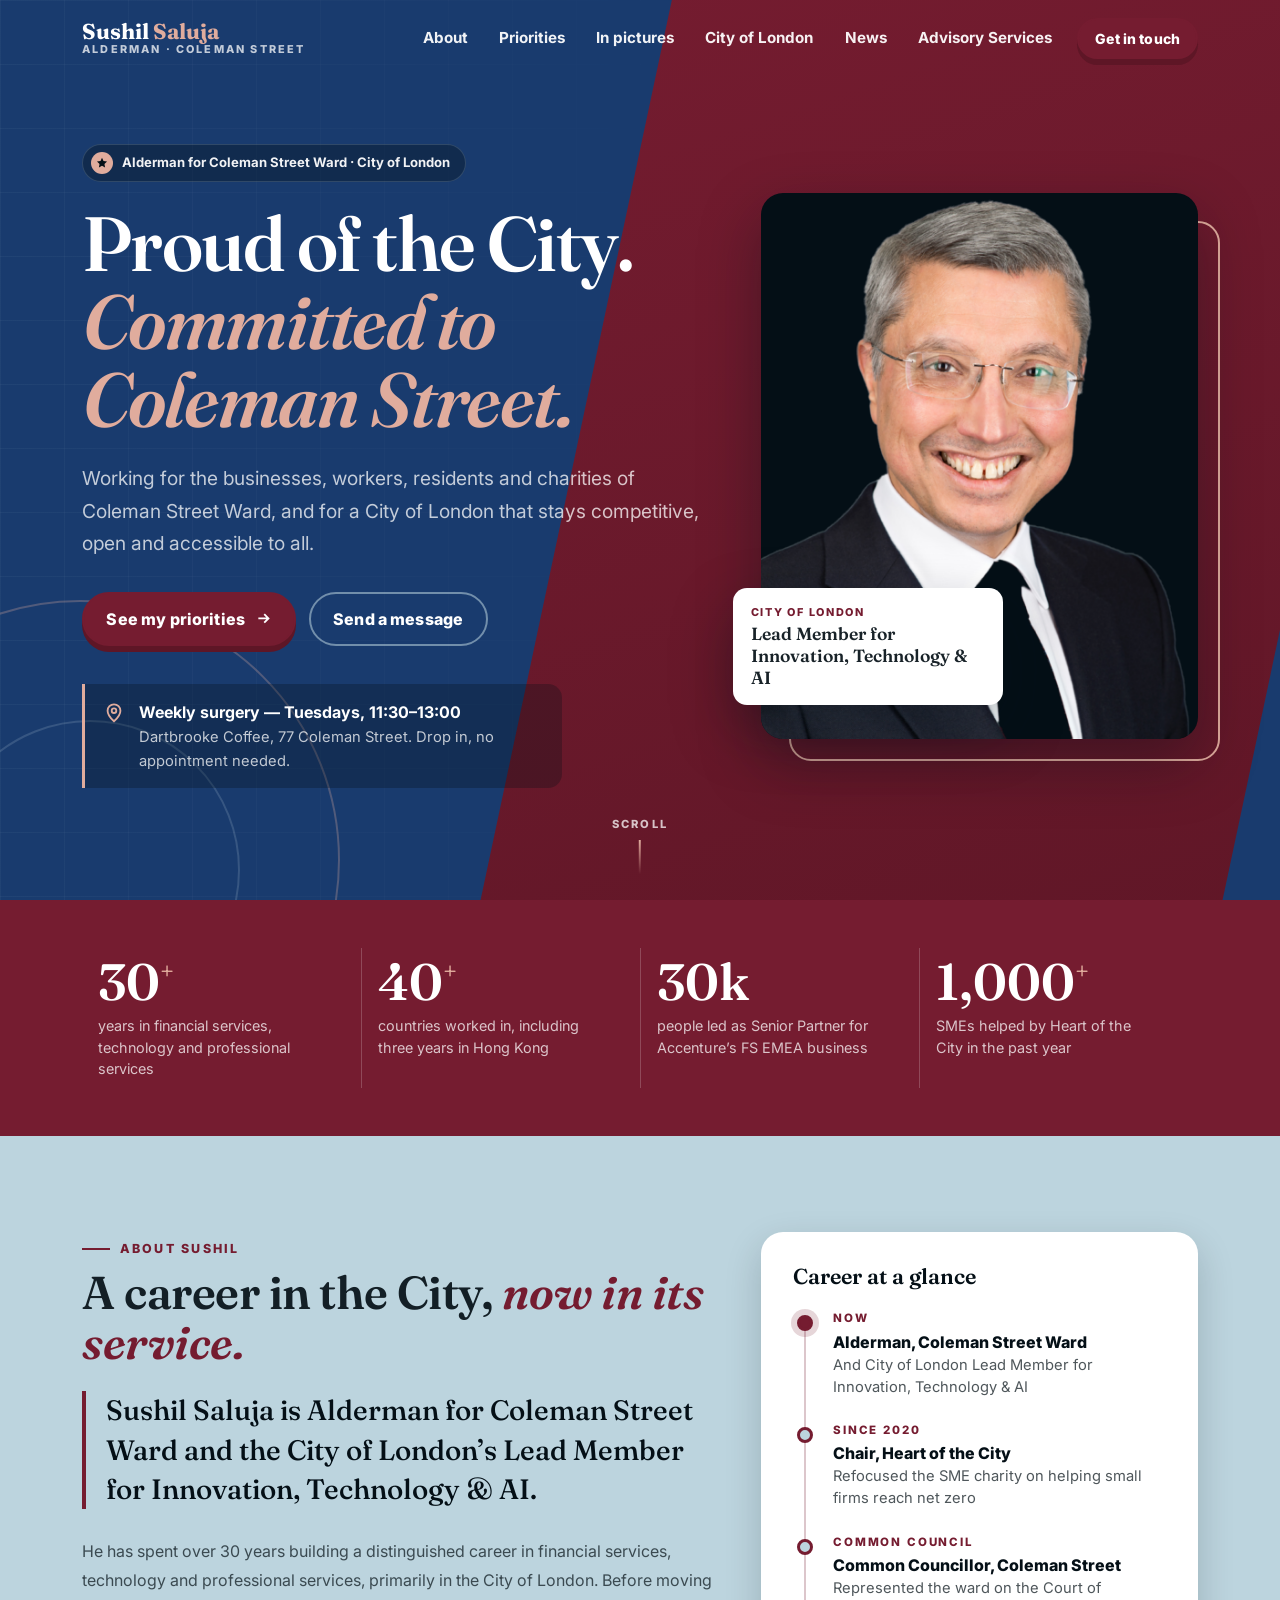
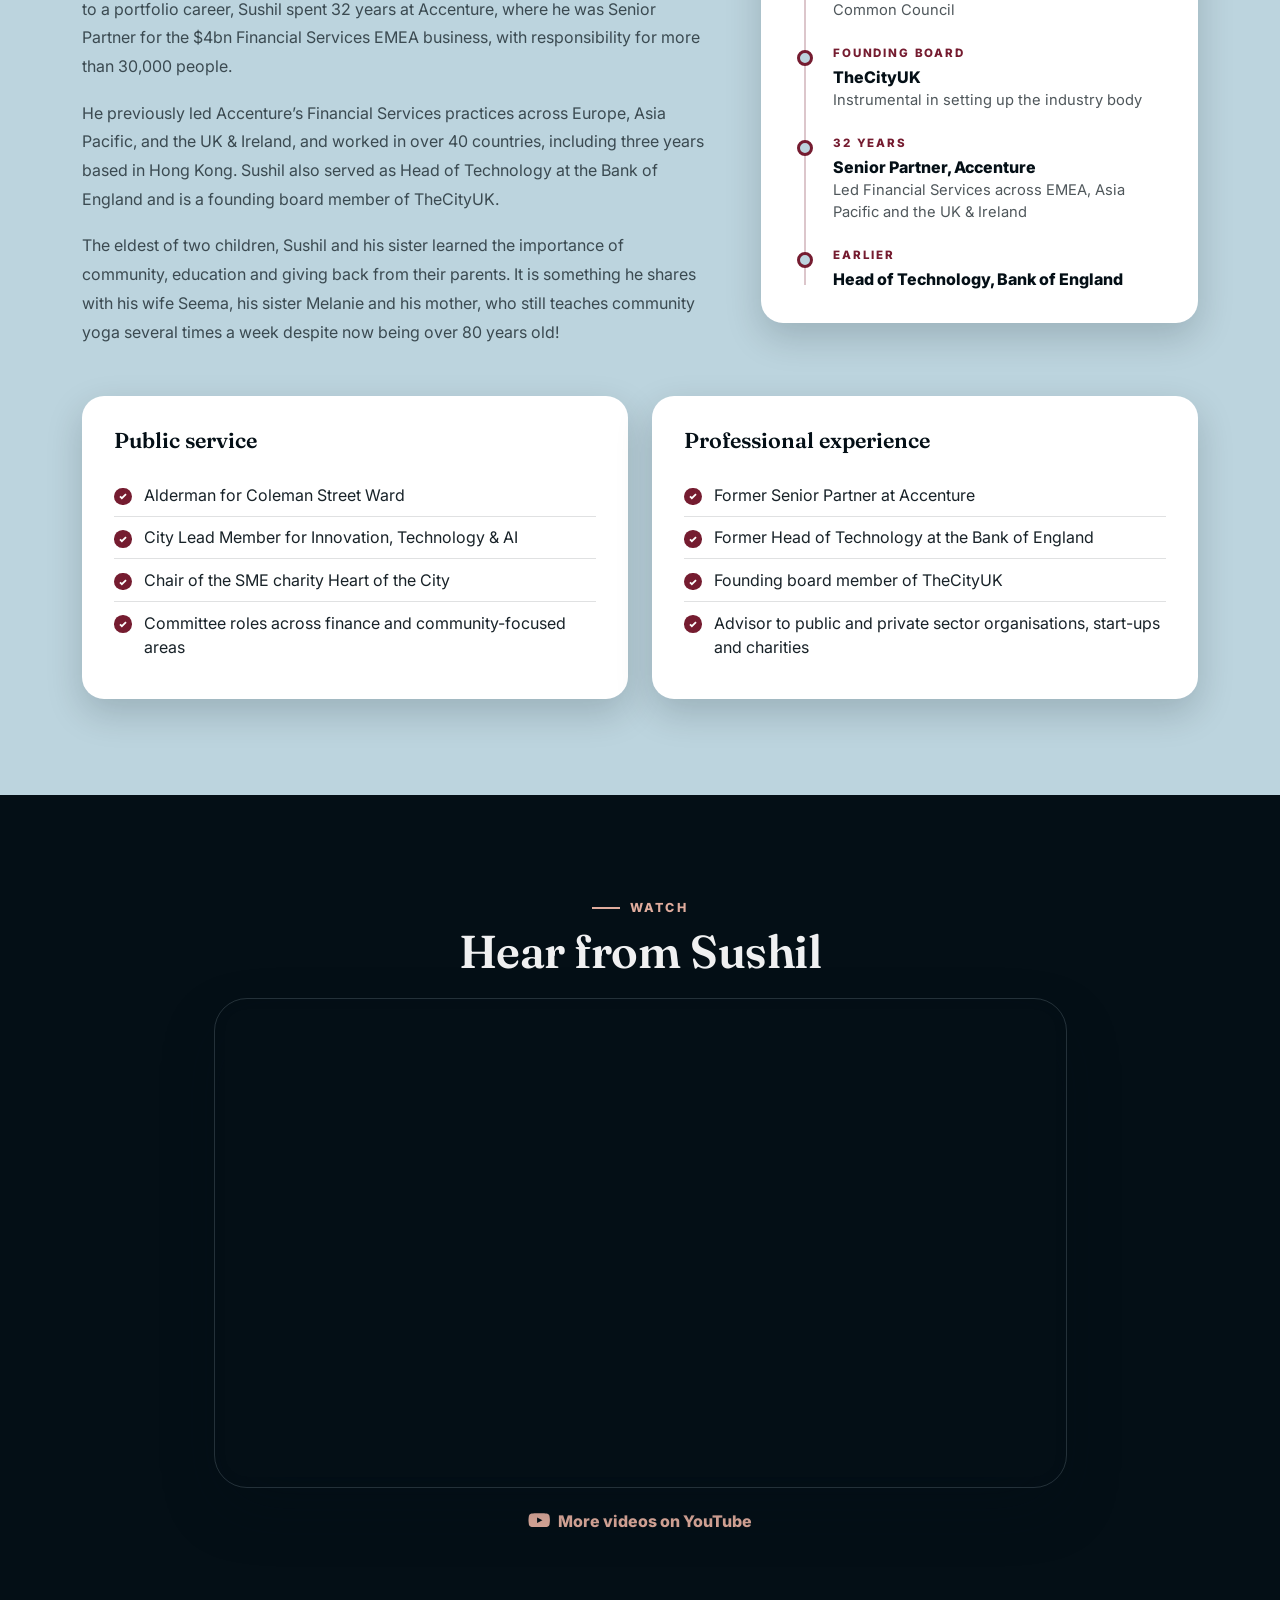
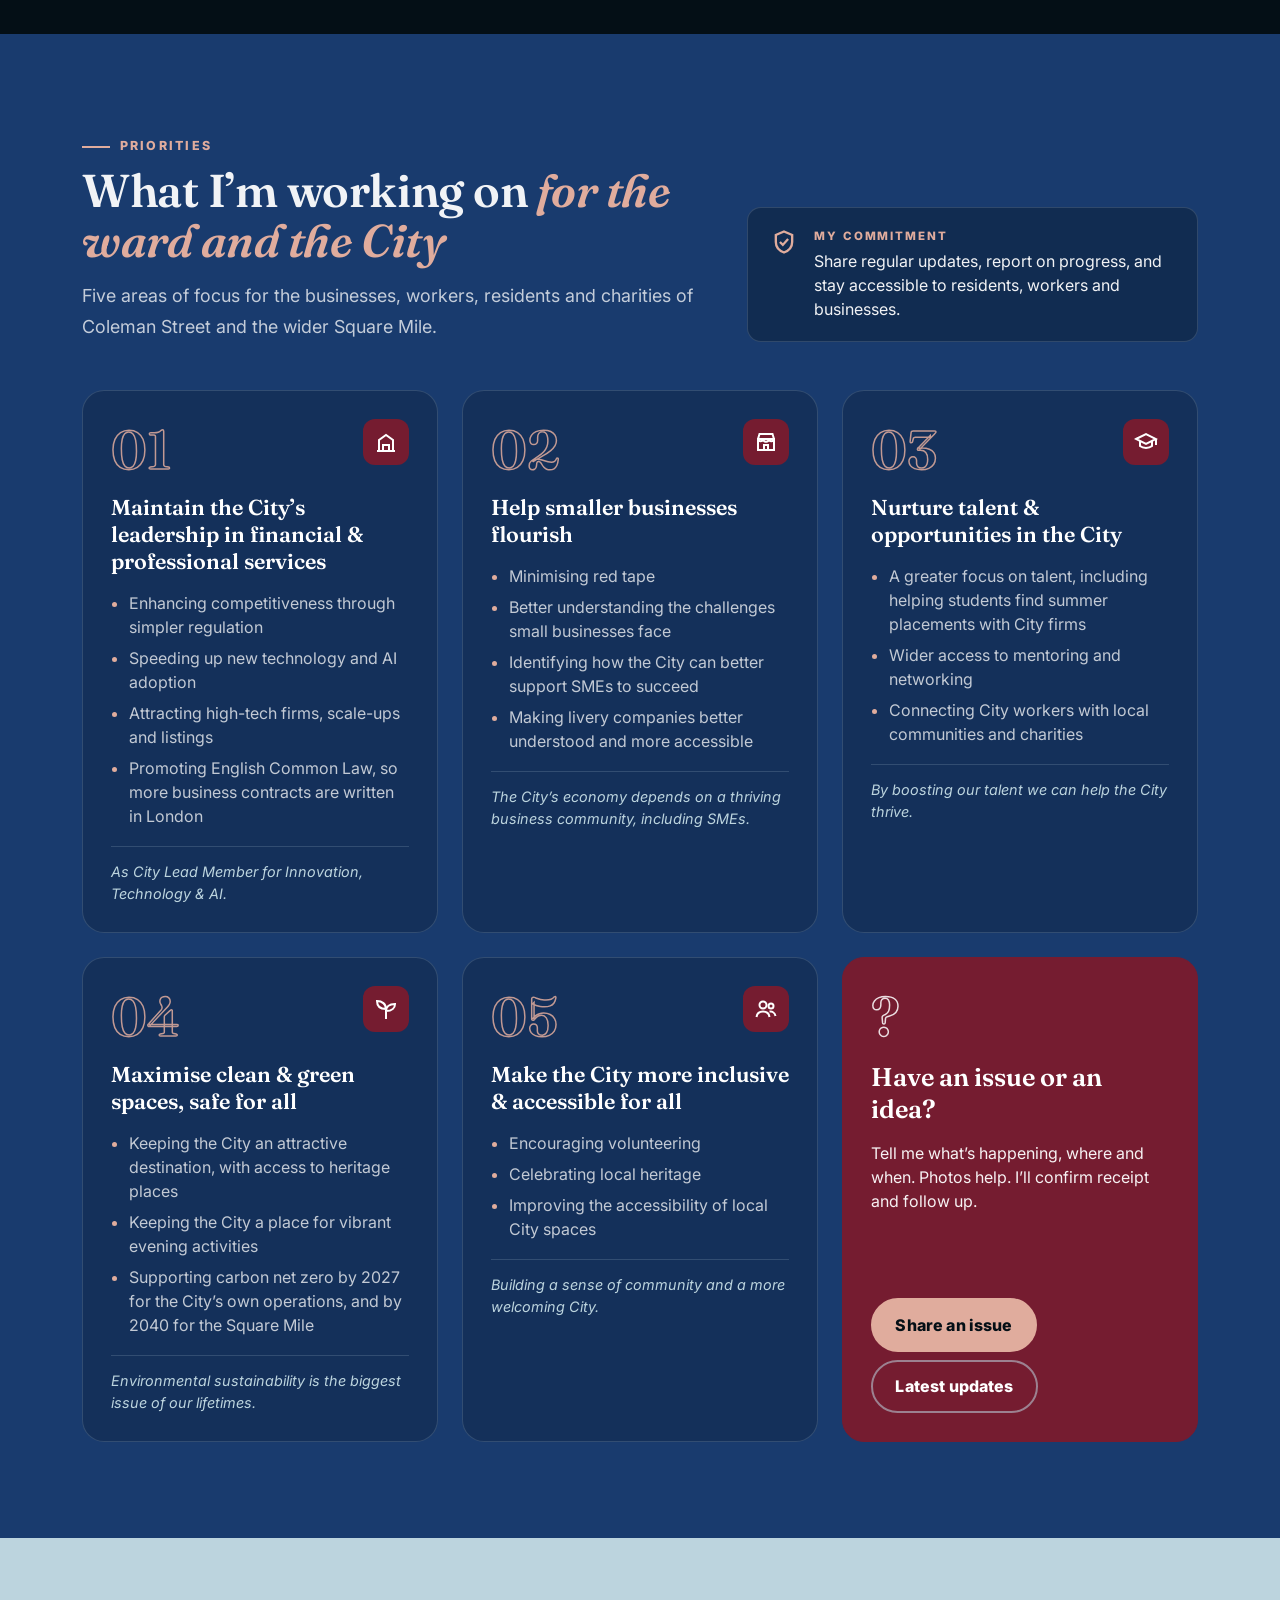
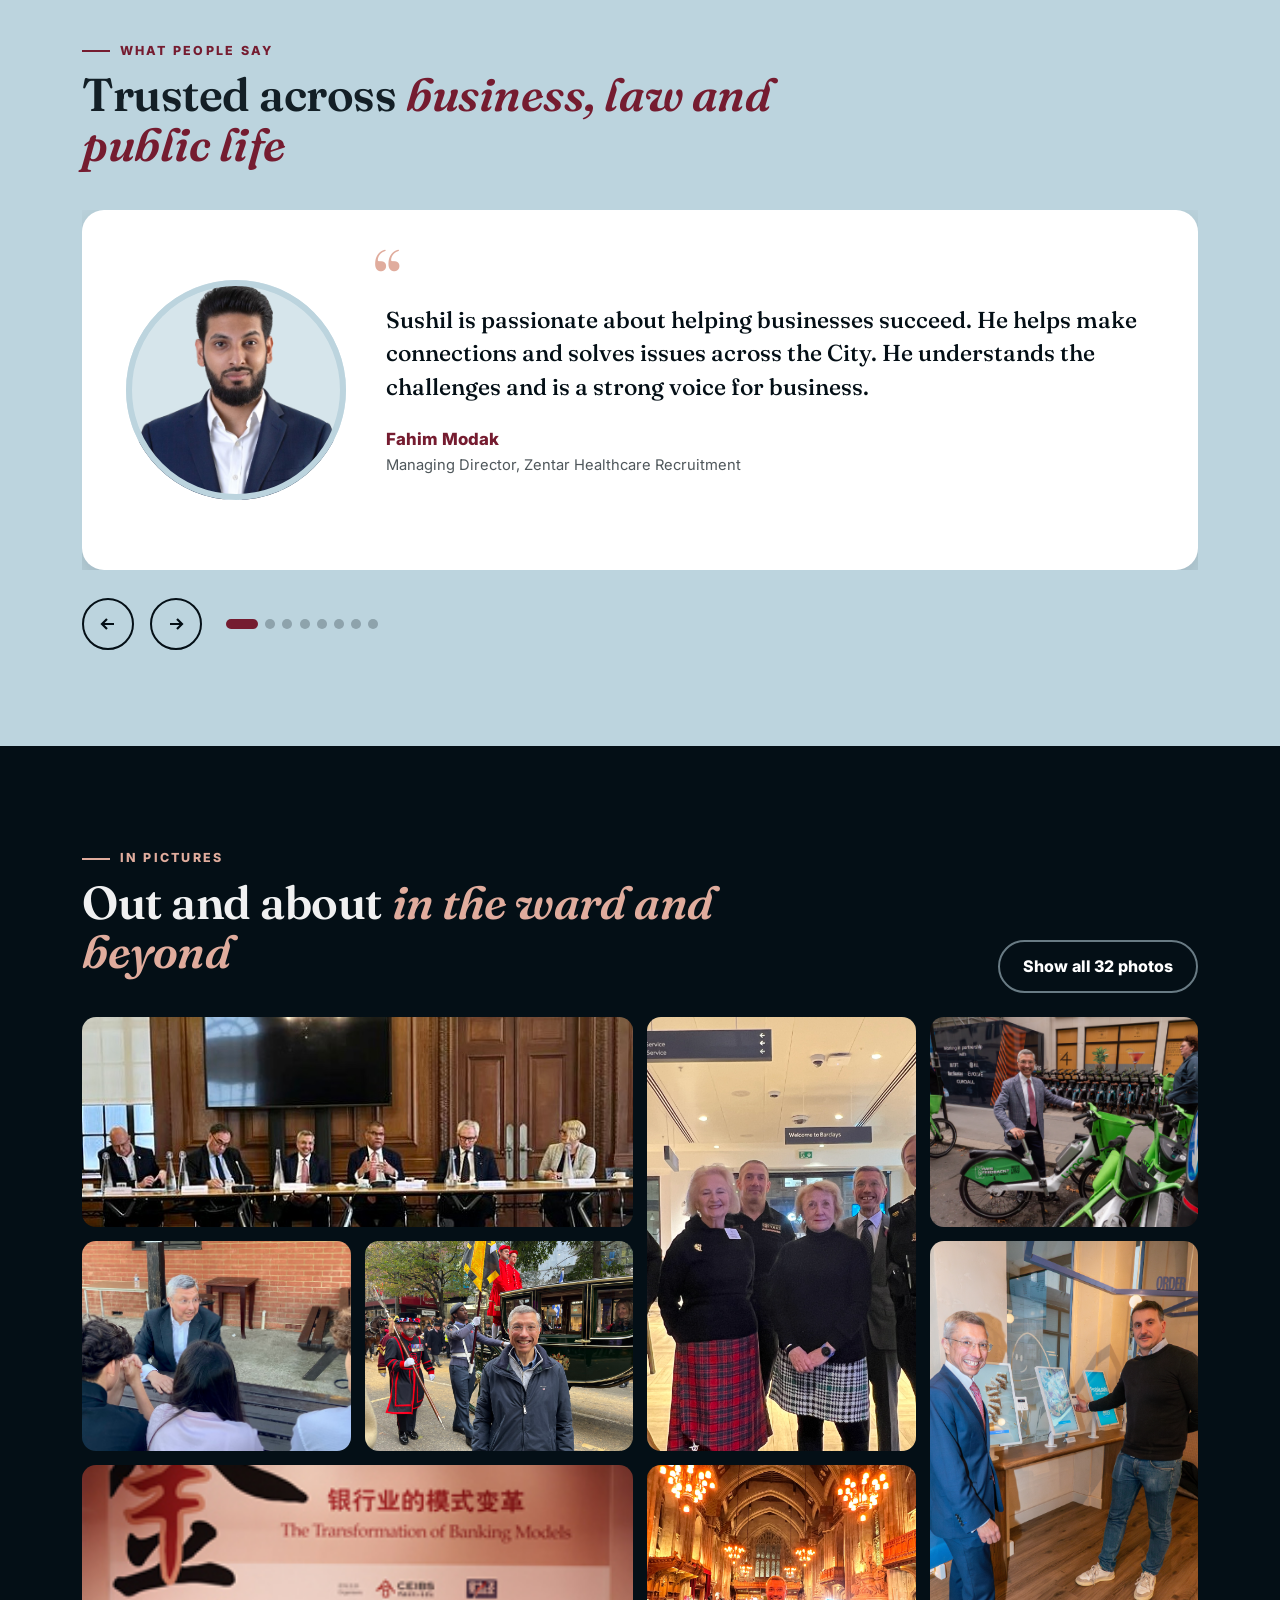
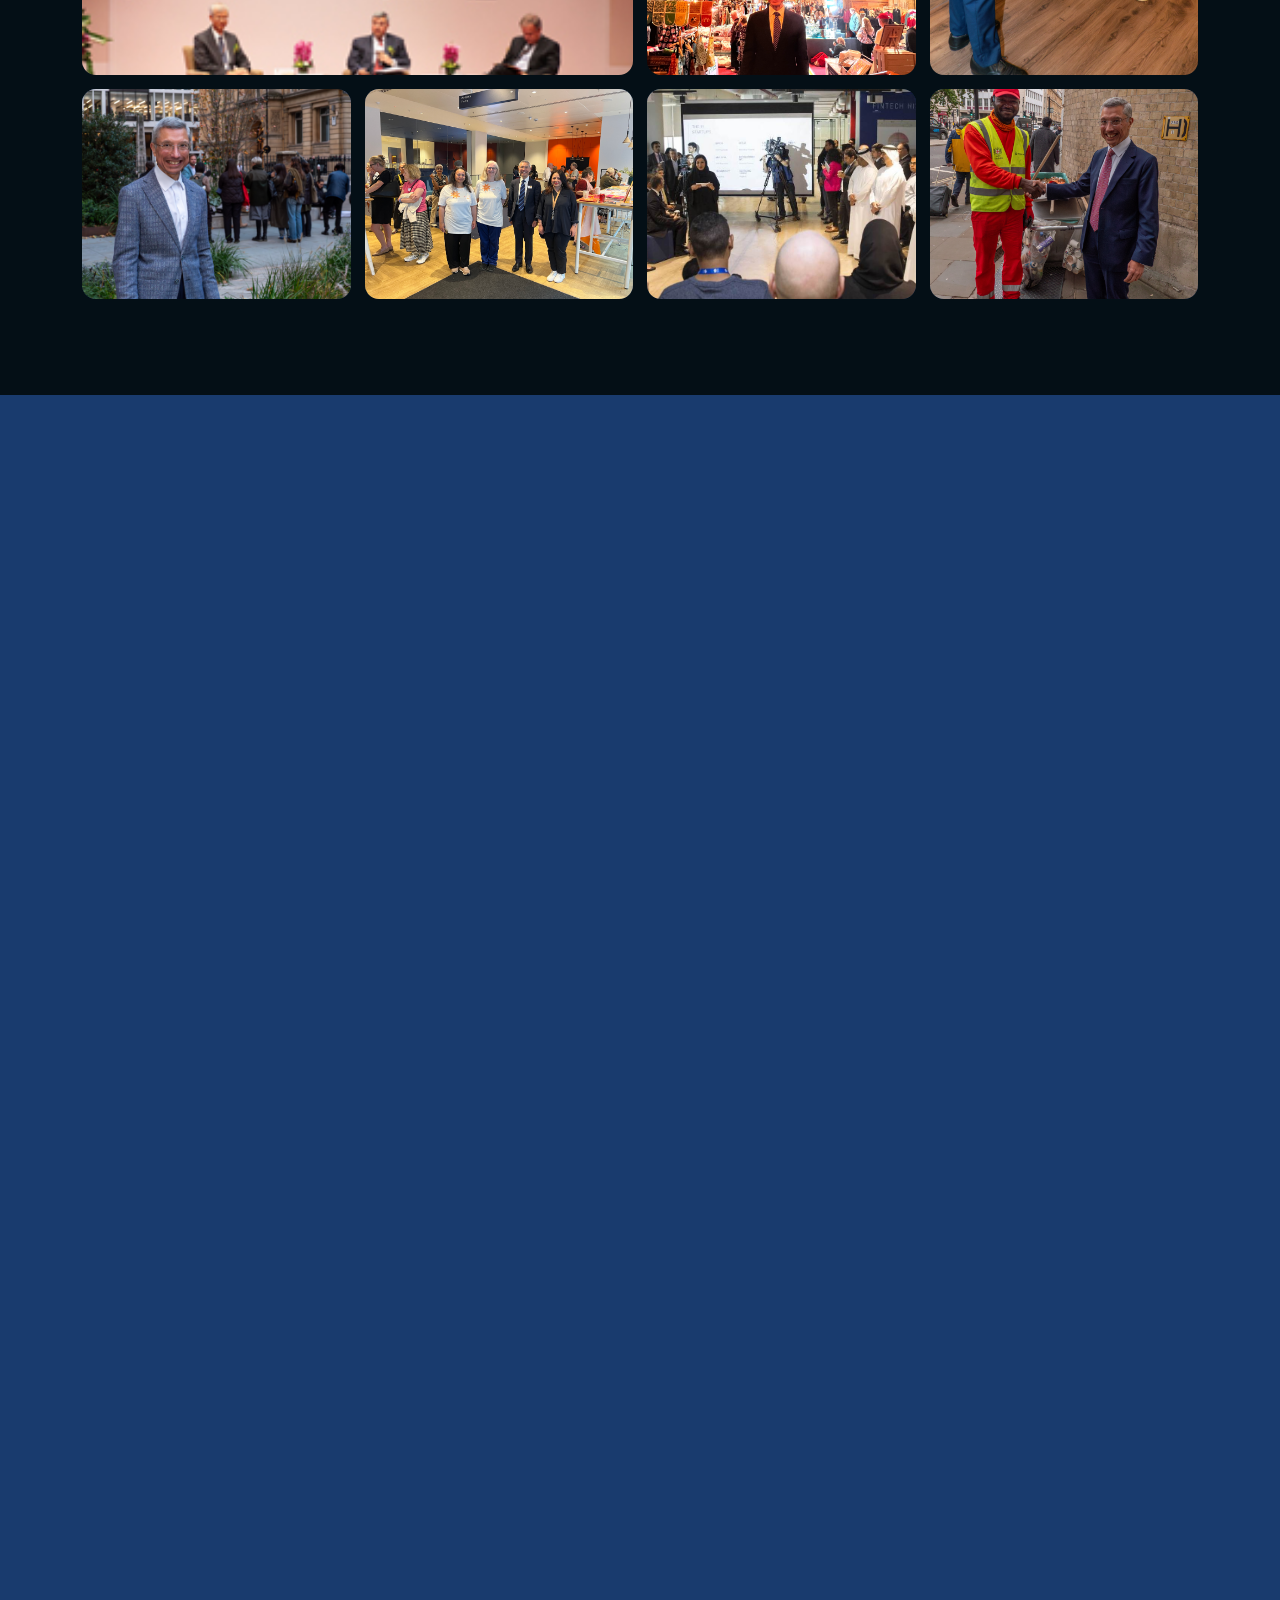
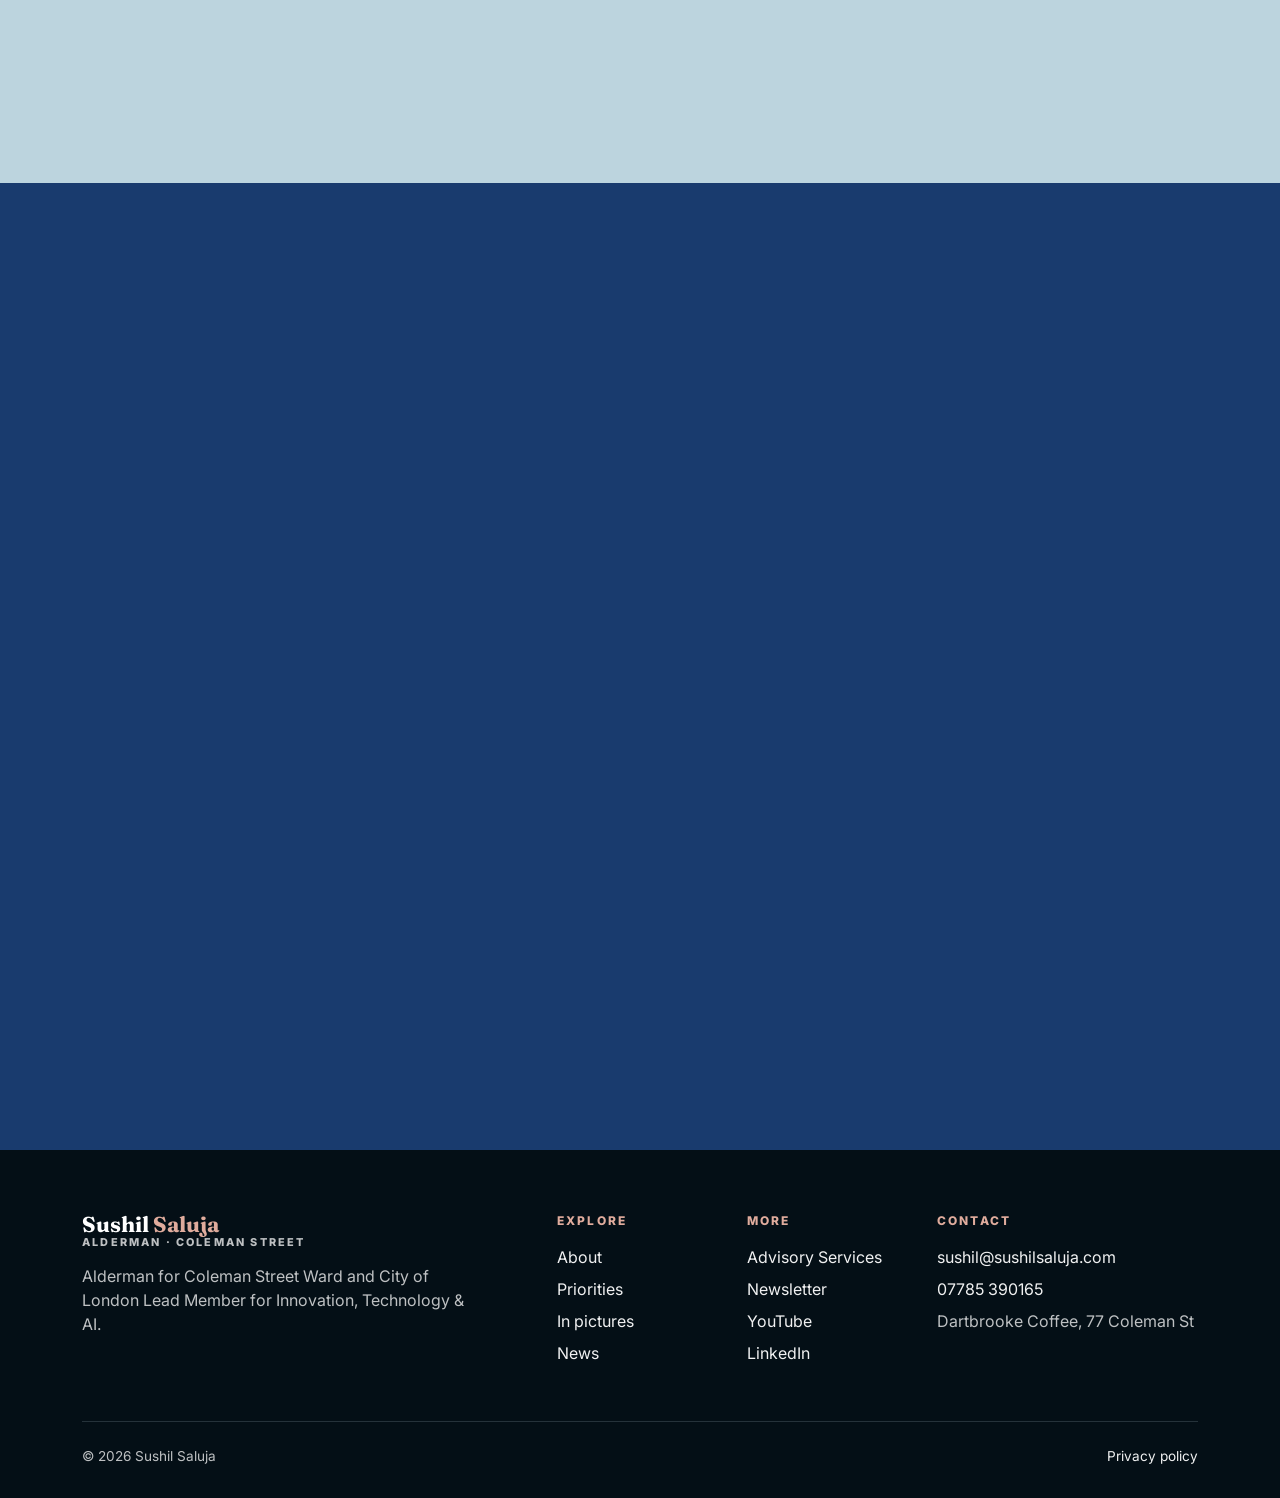
==== commit 5368151b: "Update site from campaign to Alderman profile" ====
--- a/index.html
+++ b/index.html
@@ -1,1221 +1,857 @@
-
 <!doctype html>
-<html lang="en">
+<html lang="en" class="no-js">
 <head>
   <meta charset="utf-8">
   <meta name="viewport" content="width=device-width, initial-scale=1">
-  <title>Sushil Saluja — Alderman Candidate, Coleman Street Ward</title>
-  <meta name="description" content="Ready to lead for Coleman Street Ward — a campaign focused on safer streets, thriving businesses, and a City that works for everyone.">
+  <title>Sushil Saluja — Alderman, Coleman Street Ward</title>
+  <meta name="description" content="Sushil Saluja is Alderman for Coleman Street Ward in the City of London and the City's Lead Member for Innovation, Technology and AI.">
+  <meta property="og:title" content="Sushil Saluja — Alderman, Coleman Street Ward">
+  <meta property="og:description" content="Alderman for Coleman Street Ward and City of London Lead Member for Innovation, Technology and AI.">
+  <meta property="og:image" content="assets/img/headshot.png">
+  <meta name="theme-color" content="#193B6E">
   <link rel="preconnect" href="https://fonts.googleapis.com">
   <link rel="preconnect" href="https://fonts.gstatic.com" crossorigin>
-  <link href="https://fonts.googleapis.com/css2?family=Inter:wght@400;600;700;800;900;950&display=swap" rel="stylesheet">
+  <link href="https://fonts.googleapis.com/css2?family=Fraunces:ital,opsz,wght@0,9..144,500;0,9..144,600;0,9..144,700;1,9..144,500;1,9..144,600&family=Inter:wght@400;500;600;700;800&display=swap" rel="stylesheet">
   <link href="https://cdn.jsdelivr.net/npm/bootstrap@5.3.3/dist/css/bootstrap.min.css" rel="stylesheet">
-  <link href="assets/css/campaign_rewrite.css" rel="stylesheet">
+  <link href="assets/css/site.css" rel="stylesheet">
+  <script>document.documentElement.classList.remove('no-js');</script>
 </head>
-<body data-bs-spy="scroll" data-bs-target="#mainNav" data-bs-offset="90" tabindex="0">
-
-<nav id="mainNav" class="navbar navbar-expand-lg fixed-top navbar-dark">
-  <div class="container">
-    <a class="navbar-brand brand-mark" href="#top" aria-label="Home">
-      <span class="name">Sushil <span>Saluja</span></span>
+<body data-bs-spy="scroll" data-bs-target="#mainNav" data-bs-offset="100" tabindex="0">
+
+<!-- ================= NAV ================= -->
+<nav id="mainNav" class="site-nav navbar navbar-expand-lg navbar-dark">
+  <div class="container">
+    <a class="brand" href="#top" aria-label="Sushil Saluja, home">
+      <span class="brand-name">Sushil <span>Saluja</span></span>
+      <span class="brand-sub">Alderman · Coleman Street</span>
     </a>
-    <button class="navbar-toggler text-white border-0" type="button" data-bs-toggle="collapse" data-bs-target="#navCollapse" aria-controls="navCollapse" aria-expanded="false" aria-label="Toggle navigation">
+    <button class="navbar-toggler" type="button" data-bs-toggle="collapse" data-bs-target="#navCollapse" aria-controls="navCollapse" aria-expanded="false" aria-label="Toggle navigation">
       <span class="navbar-toggler-icon"></span>
     </button>
-
     <div class="collapse navbar-collapse" id="navCollapse">
-      <ul class="navbar-nav ms-auto mb-2 mb-lg-0 align-items-lg-center gap-lg-2">
-        <li class="nav-item"><a class="nav-link" href="#about">About Sushil</a>
-        </li><li class="nav-item"><a class="nav-link" href="#platform">Election</a></li>
+      <ul class="navbar-nav ms-auto align-items-lg-center gap-lg-1">
+        <li class="nav-item"><a class="nav-link" href="#about">About</a></li>
+        <li class="nav-item"><a class="nav-link" href="#priorities">Priorities</a></li>
+        <li class="nav-item"><a class="nav-link" href="#gallery">In pictures</a></li>
         <li class="nav-item"><a class="nav-link" href="#city-of-london">City of London</a></li>
+        <li class="nav-item"><a class="nav-link" href="#news">News</a></li>
         <li class="nav-item"><a class="nav-link" href="advisory-services.html">Advisory Services</a></li>
-        <li class="nav-item"><a class="nav-link" href="#news">News</a></li>
-        <li class="nav-item"><a class="nav-link" href="#contact">Contact</a></li>
+        <li class="nav-item ms-lg-2 mt-2 mt-lg-0"><a class="btn btn-red btn-sm px-3 py-2" href="#contact">Get in touch</a></li>
       </ul>
     </div>
   </div>
 </nav>
 
+<!-- ================= HERO ================= -->
 <header id="top" class="hero">
-  <div class="container">
-    <div class="row align-items-center g-4">
+  <div class="hero-shapes" aria-hidden="true">
+    <div class="grid"></div>
+    <div class="slab"></div>
+    <div class="ring"></div>
+    <div class="ring two"></div>
+  </div>
+
+  <div class="container position-relative">
+    <div class="row align-items-center g-4 g-lg-5">
       <div class="col-lg-7">
-        <div class="kicker mb-3">Candidate: Alderman for Coleman Street Ward</div>
-
-        <h1 class="hero-title mb-3">
-          <span class="first">Proud of the City.</span>
-          <span class="last">Committed to Coleman Street.</span>
-        </h1>
-
-        <p class="lead mb-4" style="color: rgba(255,255,255,.88); max-width: 42rem;">
-          A campaign built on practical action: safer streets, a thriving local economy, and a City Corporation that listens and responds.
+        <span class="hero-pill reveal">
+          <span class="dot"><svg viewBox="0 0 16 16" fill="currentColor"><path d="M8 1l2 4.3 4.7.6-3.4 3.3.8 4.7L8 11.7 3.9 13.9l.8-4.7L1.3 5.9 6 5.3z"/></svg></span>
+          Alderman for Coleman Street Ward · City of London
+        </span>
+        <h1 class="reveal d1">Proud of the City.<em>Committed to Coleman Street.</em></h1>
+        <p class="lede reveal d2">
+          Working for the businesses, workers, residents and charities of Coleman Street Ward, and for a City of London that stays competitive, open and accessible to all.
         </p>
-
-        <div class="d-flex flex-wrap gap-2 mb-4">
-          <span class="badge-pill badge-gold">Polling date: <strong>5 Feb 2026</strong></span>
-          <span class="badge-pill badge-navy">Weekly surgery: <strong>Dartbrooke Coffee (77 Coleman St) — Tuesdays 11:30–13:00</strong></span>
-        </div>
-
-        <div class="hero-card p-4 p-md-4">
-          <div class="row g-3 align-items-center">
-            <div class="col-md-8">
-              <div class="fw-bold text-uppercase" style="letter-spacing:.14em; color: rgba(255,255,255,.78); font-size:.8rem;">
-                A message to voters
-              </div>
-              <p class="mb-2" style="color: rgba(255,255,255,.90);">
-                I am standing to be Alderman because I believe there is much more we must do to keep the City competitive, supporting businesses and City workers, such as through simpler regulation, faster adoption of technology/AI and greater strategic focus on talent.
-              </p>
-              <p>I want to help businesses maximise their success by better serving customers and nurturing talent. Together, we can make the City more competitive and more accessible for all. I have the networks, credibility and experience in leadership roles in the City to deliver for you.</p>
-              <p class="mb-0" style="color: rgba(255,255,255,.78);">
-                If you have concerns or ideas, please get in touch — I’m keen to hear from you.
-              </p>
+        <div class="hero-actions reveal d3">
+          <a class="btn btn-red" href="#priorities">See my priorities
+            <svg viewBox="0 0 20 20" fill="none" stroke="currentColor" stroke-width="2.2"><path d="M4 10h12M11 5l5 5-5 5"/></svg></a>
+          <a class="btn btn-ghost" href="#contact">Send a message</a>
+        </div>
+        <div class="surgery reveal d4">
+          <svg viewBox="0 0 24 24" fill="none" stroke="currentColor" stroke-width="2"><path d="M12 21s-7-6.2-7-11.5A7 7 0 0 1 19 9.5C19 14.8 12 21 12 21z"/><circle cx="12" cy="9.5" r="2.5"/></svg>
+          <div>
+            <strong>Weekly surgery — Tuesdays, 11:30–13:00</strong>
+            <span>Dartbrooke Coffee, 77 Coleman Street. Drop in, no appointment needed.</span>
+          </div>
+        </div>
+      </div>
+
+      <div class="col-lg-5">
+        <div class="portrait-wrap reveal d2">
+          <div class="portrait">
+            <img src="assets/img/headshot.png" alt="Portrait of Sushil Saluja">
+          </div>
+          <div class="role-card">
+            <div class="label">City of London</div>
+            <div class="title">Lead Member for Innovation, Technology &amp; AI</div>
+          </div>
+        </div>
+      </div>
+    </div>
+  </div>
+
+  <a class="scroll-cue d-none d-md-flex" href="#stats">Scroll</a>
+</header>
+
+<!-- ================= STATS ================= -->
+<section id="stats" class="stats band-red" aria-label="At a glance">
+  <div class="container">
+    <div class="row g-0">
+      <div class="col-6 col-md-3 stat reveal"><div class="num">30<sup>+</sup></div><div class="lbl">years in financial services, technology and professional services</div></div>
+      <div class="col-6 col-md-3 stat reveal d1"><div class="num">40<sup>+</sup></div><div class="lbl">countries worked in, including three years in Hong Kong</div></div>
+      <div class="col-6 col-md-3 stat reveal d2"><div class="num">30k</div><div class="lbl">people led as Senior Partner for Accenture’s FS EMEA business</div></div>
+      <div class="col-6 col-md-3 stat reveal d3"><div class="num">1,000<sup>+</sup></div><div class="lbl">SMEs helped by Heart of the City in the past year</div></div>
+    </div>
+  </div>
+</section>
+
+<!-- ================= ABOUT ================= -->
+<section id="about" class="section band-sky">
+  <div class="container">
+    <div class="row g-4 g-lg-5">
+      <div class="col-lg-7">
+        <span class="eyebrow reveal">About Sushil</span>
+        <h2 class="display reveal d1">A career in the City, <em>now in its service.</em></h2>
+        <p class="pull reveal d2">
+          Sushil Saluja is Alderman for Coleman Street Ward and the City of London’s Lead Member for Innovation, Technology &amp; AI.
+        </p>
+        <div class="prose reveal d3">
+          <p>He has spent over 30 years building a distinguished career in financial services, technology and professional services, primarily in the City of London. Before moving to a portfolio career, Sushil spent 32 years at Accenture, where he was Senior Partner for the $4bn Financial Services EMEA business, with responsibility for more than 30,000 people.</p>
+          <p>He previously led Accenture’s Financial Services practices across Europe, Asia Pacific, and the UK &amp; Ireland, and worked in over 40 countries, including three years based in Hong Kong. Sushil also served as Head of Technology at the Bank of England and is a founding board member of TheCityUK.</p>
+          <p>The eldest of two children, Sushil and his sister learned the importance of community, education and giving back from their parents. It is something he shares with his wife Seema, his sister Melanie and his mother, who still teaches community yoga several times a week despite now being over 80 years old!</p>
+        </div>
+      </div>
+
+      <div class="col-lg-5">
+        <div class="panel-white reveal d2">
+          <h3>Career at a glance</h3>
+          <ul class="timeline">
+            <li class="now">
+              <div class="when">Now</div>
+              <div class="what">Alderman, Coleman Street Ward</div>
+              <div class="detail">And City of London Lead Member for Innovation, Technology &amp; AI</div>
+            </li>
+            <li>
+              <div class="when">Since 2020</div>
+              <div class="what">Chair, Heart of the City</div>
+              <div class="detail">Refocused the SME charity on helping small firms reach net zero</div>
+            </li>
+            <li>
+              <div class="when">Common Council</div>
+              <div class="what">Common Councillor, Coleman Street</div>
+              <div class="detail">Represented the ward on the Court of Common Council</div>
+            </li>
+            <li>
+              <div class="when">Founding board</div>
+              <div class="what">TheCityUK</div>
+              <div class="detail">Instrumental in setting up the industry body</div>
+            </li>
+            <li>
+              <div class="when">32 years</div>
+              <div class="what">Senior Partner, Accenture</div>
+              <div class="detail">Led Financial Services across EMEA, Asia Pacific and the UK &amp; Ireland</div>
+            </li>
+            <li>
+              <div class="when">Earlier</div>
+              <div class="what">Head of Technology, Bank of England</div>
+            </li>
+          </ul>
+        </div>
+      </div>
+    </div>
+
+    <div class="row g-4 mt-2">
+      <div class="col-md-6 reveal">
+        <div class="panel-white h-100">
+          <h3>Public service</h3>
+          <ul class="tick-list">
+            <li>Alderman for Coleman Street Ward</li>
+            <li>City Lead Member for Innovation, Technology &amp; AI</li>
+            <li>Chair of the SME charity Heart of the City</li>
+            <li>Committee roles across finance and community-focused areas</li>
+          </ul>
+        </div>
+      </div>
+      <div class="col-md-6 reveal d1">
+        <div class="panel-white h-100">
+          <h3>Professional experience</h3>
+          <ul class="tick-list">
+            <li>Former Senior Partner at Accenture</li>
+            <li>Former Head of Technology at the Bank of England</li>
+            <li>Founding board member of TheCityUK</li>
+            <li>Advisor to public and private sector organisations, start-ups and charities</li>
+          </ul>
+        </div>
+      </div>
+    </div>
+  </div>
+</section>
+
+<!-- ================= VIDEO ================= -->
+<section class="section band-ink" aria-labelledby="videoTitle">
+  <div class="container">
+    <div class="row justify-content-center text-center">
+      <div class="col-lg-8">
+        <span class="eyebrow reveal">Watch</span>
+        <h2 id="videoTitle" class="display reveal d1">Hear from Sushil</h2>
+      </div>
+      <div class="col-lg-10 col-xl-9 mt-3">
+        <div class="video-frame ratio ratio-16x9 reveal d2">
+          <iframe src="https://www.youtube.com/embed/OxZhzfZ6tl0?rel=0&playsinline=1" title="Video: Sushil Saluja" loading="lazy" allow="accelerometer; clipboard-write; encrypted-media; gyroscope; picture-in-picture; web-share" referrerpolicy="strict-origin-when-cross-origin" allowfullscreen></iframe>
+        </div>
+        <a class="video-link reveal" href="https://www.youtube.com/@SushilSaluja" target="_blank" rel="noopener">
+          <svg viewBox="0 0 24 24" fill="currentColor"><path d="M23 7.2a3 3 0 0 0-2.1-2.1C19 4.6 12 4.6 12 4.6s-7 0-8.9.5A3 3 0 0 0 1 7.2 31 31 0 0 0 .5 12 31 31 0 0 0 1 16.8a3 3 0 0 0 2.1 2.1c1.9.5 8.9.5 8.9.5s7 0 8.9-.5a3 3 0 0 0 2.1-2.1 31 31 0 0 0 .5-4.8 31 31 0 0 0-.5-4.8zM9.75 15.02V8.98L15.5 12l-5.75 3.02z"/></svg>
+          More videos on YouTube
+        </a>
+      </div>
+    </div>
+  </div>
+</section>
+
+<!-- ================= PRIORITIES ================= -->
+<section id="priorities" class="section band-navy">
+  <div class="container">
+    <div class="row g-4 align-items-end mb-5">
+      <div class="col-lg-7">
+        <span class="eyebrow reveal">Priorities</span>
+        <h2 class="display reveal d1">What I’m working on <em>for the ward and the City</em></h2>
+        <p class="lede reveal d2 mb-0">Five areas of focus for the businesses, workers, residents and charities of Coleman Street and the wider Square Mile.</p>
+      </div>
+      <div class="col-lg-5">
+        <div class="commit reveal d2">
+          <svg viewBox="0 0 24 24" fill="none" stroke="currentColor" stroke-width="2"><path d="M12 3l7 3v6c0 4.5-3 7.5-7 9-4-1.5-7-4.5-7-9V6z"/><path d="M8.5 12l2.5 2.5 4.5-5"/></svg>
+          <div>
+            <div class="t">My commitment</div>
+            <p>Share regular updates, report on progress, and stay accessible to residents, workers and businesses.</p>
+          </div>
+        </div>
+      </div>
+    </div>
+
+    <div class="row g-4">
+      <div class="col-md-6 col-lg-4 reveal">
+        <article class="prio">
+          <div class="n">01</div>
+          <div class="ico"><svg viewBox="0 0 24 24" fill="none" stroke="currentColor" stroke-width="2"><path d="M3 21h18M5 21V10l7-5 7 5v11M9 21v-6h6v6"/></svg></div>
+          <h3>Maintain the City’s leadership in financial &amp; professional services</h3>
+          <ul>
+            <li>Enhancing competitiveness through simpler regulation</li>
+            <li>Speeding up new technology and AI adoption</li>
+            <li>Attracting high-tech firms, scale-ups and listings</li>
+            <li>Promoting English Common Law, so more business contracts are written in London</li>
+          </ul>
+          <p class="why">As City Lead Member for Innovation, Technology &amp; AI.</p>
+        </article>
+      </div>
+
+      <div class="col-md-6 col-lg-4 reveal d1">
+        <article class="prio">
+          <div class="n">02</div>
+          <div class="ico"><svg viewBox="0 0 24 24" fill="none" stroke="currentColor" stroke-width="2"><path d="M4 9l1.5-5h13L20 9M4 9h16v11H4zM4 9a2.7 2.7 0 0 0 5.3 0 2.7 2.7 0 0 0 5.4 0A2.7 2.7 0 0 0 20 9M10 20v-5h4v5"/></svg></div>
+          <h3>Help smaller businesses flourish</h3>
+          <ul>
+            <li>Minimising red tape</li>
+            <li>Better understanding the challenges small businesses face</li>
+            <li>Identifying how the City can better support SMEs to succeed</li>
+            <li>Making livery companies better understood and more accessible</li>
+          </ul>
+          <p class="why">The City’s economy depends on a thriving business community, including SMEs.</p>
+        </article>
+      </div>
+
+      <div class="col-md-6 col-lg-4 reveal d2">
+        <article class="prio">
+          <div class="n">03</div>
+          <div class="ico"><svg viewBox="0 0 24 24" fill="none" stroke="currentColor" stroke-width="2"><path d="M2 9l10-5 10 5-10 5z"/><path d="M6 11v5c3 2.5 9 2.5 12 0v-5M22 9v6"/></svg></div>
+          <h3>Nurture talent &amp; opportunities in the City</h3>
+          <ul>
+            <li>A greater focus on talent, including helping students find summer placements with City firms</li>
+            <li>Wider access to mentoring and networking</li>
+            <li>Connecting City workers with local communities and charities</li>
+          </ul>
+          <p class="why">By boosting our talent we can help the City thrive.</p>
+        </article>
+      </div>
+
+      <div class="col-md-6 col-lg-4 reveal">
+        <article class="prio">
+          <div class="n">04</div>
+          <div class="ico"><svg viewBox="0 0 24 24" fill="none" stroke="currentColor" stroke-width="2"><path d="M12 22V12M12 12C12 7 8 4 3 4c0 5 3 8 9 8zM12 14c0-4 3-7 9-7 0 4-3 7-9 7z"/></svg></div>
+          <h3>Maximise clean &amp; green spaces, safe for all</h3>
+          <ul>
+            <li>Keeping the City an attractive destination, with access to heritage places</li>
+            <li>Keeping the City a place for vibrant evening activities</li>
+            <li>Supporting carbon net zero by 2027 for the City’s own operations, and by 2040 for the Square Mile</li>
+          </ul>
+          <p class="why">Environmental sustainability is the biggest issue of our lifetimes.</p>
+        </article>
+      </div>
+
+      <div class="col-md-6 col-lg-4 reveal d1">
+        <article class="prio">
+          <div class="n">05</div>
+          <div class="ico"><svg viewBox="0 0 24 24" fill="none" stroke="currentColor" stroke-width="2"><circle cx="9" cy="8" r="3.5"/><circle cx="17" cy="9" r="2.5"/><path d="M2.5 20c.5-3.5 3.2-5.5 6.5-5.5s6 2 6.5 5.5M15.5 14.6c2.8-.4 5.4 1.2 6 4.4"/></svg></div>
+          <h3>Make the City more inclusive &amp; accessible for all</h3>
+          <ul>
+            <li>Encouraging volunteering</li>
+            <li>Celebrating local heritage</li>
+            <li>Improving the accessibility of local City spaces</li>
+          </ul>
+          <p class="why">Building a sense of community and a more welcoming City.</p>
+        </article>
+      </div>
+
+      <div class="col-md-6 col-lg-4 reveal d2">
+        <article class="prio cta">
+          <div>
+            <div class="n" style="-webkit-text-stroke-color:var(--white)">?</div>
+            <h3>Have an issue or an idea?</h3>
+            <p>Tell me what’s happening, where and when. Photos help. I’ll confirm receipt and follow up.</p>
+          </div>
+          <div class="d-flex flex-wrap gap-2 mt-3">
+            <a class="btn btn-pink" href="#contact">Share an issue</a>
+            <a class="btn btn-ghost" href="#news">Latest updates</a>
+          </div>
+        </article>
+      </div>
+    </div>
+  </div>
+</section>
+
+<!-- ================= TESTIMONIALS ================= -->
+<section id="testimonials" class="section band-sky">
+  <div class="container">
+    <div class="row mb-4">
+      <div class="col-lg-8">
+        <span class="eyebrow reveal">What people say</span>
+        <h2 class="display reveal d1">Trusted across <em>business, law and public life</em></h2>
+      </div>
+    </div>
+
+    <div id="quotesCarousel" class="carousel slide reveal d2" data-bs-ride="carousel" data-bs-interval="8000" data-bs-pause="hover">
+      <div class="carousel-inner">
+            <div class="carousel-item active">
+              <div class="quote-card">
+                <div class="avatar"><img src="assets/img/endorsers/fahim.png" alt="Fahim Modak" loading="lazy"></div>
+                <div>
+                  <blockquote>Sushil is passionate about helping businesses succeed. He helps make connections and solves issues across the City. He understands the challenges and is a strong voice for business.</blockquote>
+                  <div class="who"><strong>Fahim Modak</strong><span>Managing Director, Zentar Healthcare Recruitment</span></div>
+                </div>
+              </div>
             </div>
-            <div class="col-md-4 text-md-end align-self-start">
-              <a class="btn btn-primary w-100 mb-3" href="#platform">See priorities</a>
-              <a class="btn btn-outline-light w-100" href="#contact">Send a message</a>
+            <div class="carousel-item">
+              <div class="quote-card">
+                <div class="avatar"><img src="assets/img/endorsers/jo.png" alt="Jo Muir" loading="lazy"></div>
+                <div>
+                  <blockquote>Sushil’s vision for technology is strategic, and he is very practical in how to deploy it. He is an asset to the City, and will be a trusted voice in areas such as AI and technology-led change.</blockquote>
+                  <div class="who"><strong>Jo Muir</strong><span>Former Bank of England Executive &amp; current Claranet Group Executive Board</span></div>
+                </div>
+              </div>
             </div>
-          </div>
-        </div>
-      </div>
-
-
-
+            <div class="carousel-item">
+              <div class="quote-card">
+                <div class="avatar"><img src="assets/img/endorsers/falconer.png" alt="Lord Falconer" loading="lazy"></div>
+                <div>
+                  <blockquote>Sushil understands and will actively support the needs of the legal sector and justice system. Combined with his experience of the City, he will be an outstanding Alderman.</blockquote>
+                  <div class="who"><strong>Lord Falconer</strong><span>Former Lord Chancellor &amp; Secretary of State for Justice</span></div>
+                </div>
+              </div>
+            </div>
+            <div class="carousel-item">
+              <div class="quote-card">
+                <div class="avatar"><img src="assets/img/endorsers/isabella.png" alt="Isabella Lillis-Parsons" loading="lazy"></div>
+                <div>
+                  <blockquote>Sushil is fighting for a city that invests in talent, because people are the point. When I was deciding on a university, he took the time to meet me during my first time in London and make the city feel like a place where I could grow.</blockquote>
+                  <div class="who"><strong>Isabella Lillis-Parsons</strong><span>Undergraduate Student, UCL</span></div>
+                </div>
+              </div>
+            </div>
+            <div class="carousel-item">
+              <div class="quote-card">
+                <div class="avatar"><img src="assets/img/endorsers/martin.png" alt="Martin Powell" loading="lazy"></div>
+                <div>
+                  <blockquote>As Chair of Heart of the City, Sushil has been passionate in helping businesses and the City steer the course for sustainability and climate action. He has shown foresight and real leadership in this area and is truly committed to public service.</blockquote>
+                  <div class="who"><strong>Martin Powell</strong><span>Group Sustainability Director, AXA · Trustee, Heart of the City</span></div>
+                </div>
+              </div>
+            </div>
+            <div class="carousel-item">
+              <div class="quote-card">
+                <div class="avatar"><img src="assets/img/endorsers/jonathan.png" alt="Jonathan Davis" loading="lazy"></div>
+                <div>
+                  <blockquote>Sushil ran Accenture’s financial services business across Europe and was one of the key client-facing leaders who developed the firm’s FS practice into a powerhouse. He is widely recognised in the industry. As Alderman, he will really help businesses get the most out of the City.</blockquote>
+                  <div class="who"><strong>Jonathan Davis</strong><span>Former Partner, Accenture · Former MD, Avaloq UK · Former CEO, FIS EMEA</span></div>
+                </div>
+              </div>
+            </div>
+            <div class="carousel-item">
+              <div class="quote-card">
+                <div class="avatar"><img src="assets/img/endorsers/wai.png" alt="Wai Au" loading="lazy"></div>
+                <div>
+                  <blockquote>I have known Sushil for over 20 years. He knows the City, brings strong business knowledge, and is focused on community and people. He understands how to make the City deliver. He will be a great Alderman.</blockquote>
+                  <div class="who"><strong>Wai Au</strong><span>Senior Independent Director, Computershare · Former COO/FD, Barclays UK</span></div>
+                </div>
+              </div>
+            </div>
+            <div class="carousel-item">
+              <div class="quote-card">
+                <div class="avatar"><img src="assets/img/endorsers/mark.png" alt="Sir Mark Boleat" loading="lazy"></div>
+                <div>
+                  <blockquote>Sushil was instrumental in setting up TheCityUK and has been a strong voice for the industry ever since. He understands the City, cares deeply about its success and is determined to make a difference.</blockquote>
+                  <div class="who"><strong>Sir Mark Boleat</strong><span>Former Policy Chair, City of London</span></div>
+                </div>
+              </div>
+            </div>
+      </div>
+      <div class="quote-nav">
+        <button class="arrow" type="button" data-bs-target="#quotesCarousel" data-bs-slide="prev" aria-label="Previous testimonial">
+          <svg viewBox="0 0 20 20" fill="none" stroke="currentColor" stroke-width="2.2"><path d="M16 10H4M9 5l-5 5 5 5"/></svg>
+        </button>
+        <button class="arrow" type="button" data-bs-target="#quotesCarousel" data-bs-slide="next" aria-label="Next testimonial">
+          <svg viewBox="0 0 20 20" fill="none" stroke="currentColor" stroke-width="2.2"><path d="M4 10h12M11 5l5 5-5 5"/></svg>
+        </button>
+        <div class="carousel-indicators quote-dots ms-2">
+              <button type="button" data-bs-target="#quotesCarousel" data-bs-slide-to="0" class="active" aria-current="true" aria-label="Testimonial 1"></button>
+              <button type="button" data-bs-target="#quotesCarousel" data-bs-slide-to="1" aria-label="Testimonial 2"></button>
+              <button type="button" data-bs-target="#quotesCarousel" data-bs-slide-to="2" aria-label="Testimonial 3"></button>
+              <button type="button" data-bs-target="#quotesCarousel" data-bs-slide-to="3" aria-label="Testimonial 4"></button>
+              <button type="button" data-bs-target="#quotesCarousel" data-bs-slide-to="4" aria-label="Testimonial 5"></button>
+              <button type="button" data-bs-target="#quotesCarousel" data-bs-slide-to="5" aria-label="Testimonial 6"></button>
+              <button type="button" data-bs-target="#quotesCarousel" data-bs-slide-to="6" aria-label="Testimonial 7"></button>
+              <button type="button" data-bs-target="#quotesCarousel" data-bs-slide-to="7" aria-label="Testimonial 8"></button>
+        </div>
+      </div>
+    </div>
+  </div>
+</section>
+
+<!-- ================= GALLERY ================= -->
+<section id="gallery" class="section band-ink">
+  <div class="container">
+    <div class="row align-items-end g-3 mb-4">
+      <div class="col-lg-8">
+        <span class="eyebrow reveal">In pictures</span>
+        <h2 class="display reveal d1">Out and about <em>in the ward and beyond</em></h2>
+      </div>
+      <div class="col-lg-4 text-lg-end">
+        <button id="showAll" class="btn btn-ghost reveal" type="button">Show all 32 photos</button>
+      </div>
+    </div>
+
+    <div class="gallery reveal d2" id="galleryGrid">
+          <figure class="wide" tabindex="0" data-index="0"><img src="assets/img/gallery/Heart%20of%20the%20City%20Council%20meeting.jpg" alt="Chairing a Council meeting for Heart of the City" loading="lazy"><figcaption>Chairing a Council meeting for Heart of the City</figcaption></figure>
+          <figure class="tall" tabindex="0" data-index="1"><img src="assets/img/gallery/IMG_6441.jpeg" alt="Attending the police public review meeting for Coleman Street Ward" loading="lazy"><figcaption>Attending the police public review meeting for Coleman Street Ward</figcaption></figure>
+          <figure class="" tabindex="0" data-index="2"><img src="assets/img/gallery/Sushil_Pic-11.jpg" alt="Inspecting the situation with Lime bikes in Coleman Street Ward" loading="lazy"><figcaption>Inspecting the situation with Lime bikes in Coleman Street Ward</figcaption></figure>
+          <figure class="" tabindex="0" data-index="3"><img src="assets/img/gallery/IMG_3134.jpeg" alt="Mentoring young people" loading="lazy"><figcaption>Mentoring young people</figcaption></figure>
+          <figure class="wide" tabindex="0" data-index="4"><img src="assets/img/gallery/Gallery%20page%20%286%29.jpg" alt="Speaking at the China Banking Forum in Beijing" loading="lazy"><figcaption>Speaking at the China Banking Forum in Beijing</figcaption></figure>
+          <figure class="" tabindex="0" data-index="5"><img src="assets/img/gallery/IMG_6493.jpeg" alt="Attending the Lady Mayor’s Parade" loading="lazy"><figcaption>Attending the Lady Mayor’s Parade</figcaption></figure>
+          <figure class="tall" tabindex="0" data-index="6"><img src="assets/img/gallery/Sushil_Pic-38.jpg" alt="Showcasing a new shop in Coleman Street Ward" loading="lazy"><figcaption>Showcasing a new shop in Coleman Street Ward</figcaption></figure>
+          <figure class="" tabindex="0" data-index="7"><img src="assets/img/gallery/IMG_6779.jpeg" alt="Attending the Guildhall Christmas Market" loading="lazy"><figcaption>Attending the Guildhall Christmas Market</figcaption></figure>
+          <figure class="" tabindex="0" data-index="8"><img src="assets/img/gallery/Sushil_Pic-57.jpg" alt="With a group of architecture students in Finsbury Circus Gardens" loading="lazy"><figcaption>With a group of architecture students in Finsbury Circus Gardens</figcaption></figure>
+          <figure class="" tabindex="0" data-index="9"><img src="assets/img/gallery/IMG_5385.jpeg" alt="Attending a local community event in Coleman Street Ward" loading="lazy"><figcaption>Attending a local community event in Coleman Street Ward</figcaption></figure>
+          <figure class="" tabindex="0" data-index="10"><img src="assets/img/gallery/Gallery%20page%20%287%29.jpg" alt="Launch of the FinTech lab in Dubai" loading="lazy"><figcaption>Launch of the FinTech lab in Dubai</figcaption></figure>
+          <figure class="" tabindex="0" data-index="11"><img src="assets/img/gallery/Sushil_Pic-7.jpg" alt="Thanking the City of London team for their hard work" loading="lazy"><figcaption>Thanking the City of London team for their hard work</figcaption></figure>
+          <figure class="is-hidden" tabindex="0" data-index="12"><img src="assets/img/gallery/British%20Council%20test%20centre%20Beijing%20visit%20%281%29.jpg" alt="Visiting the British Council test centre in Beijing" loading="lazy"><figcaption>Visiting the British Council test centre in Beijing</figcaption></figure>
+          <figure class="is-hidden" tabindex="0" data-index="13"><img src="assets/img/gallery/British%20Council%20test%20centre%20Beijing%20visit%20%282%29.jpg" alt="Visiting the British Council test centre in Beijing" loading="lazy"><figcaption>Visiting the British Council test centre in Beijing</figcaption></figure>
+          <figure class="is-hidden" tabindex="0" data-index="14"><img src="assets/img/gallery/Gallery%20page%20%288%29.jpg" alt="Launch of the FinTech lab in Hong Kong" loading="lazy"><figcaption>Launch of the FinTech lab in Hong Kong</figcaption></figure>
+          <figure class="is-hidden" tabindex="0" data-index="15"><img src="assets/img/gallery/IMG_0181.jpeg" alt="Attending the SAFAR Film Festival" loading="lazy"><figcaption>Attending the SAFAR Film Festival</figcaption></figure>
+          <figure class="is-hidden" tabindex="0" data-index="16"><img src="assets/img/gallery/IMG_0278.jpeg" alt="Practising my strokes with a Lego statue" loading="lazy"><figcaption>Practising my strokes with a Lego statue</figcaption></figure>
+          <figure class="is-hidden" tabindex="0" data-index="17"><img src="assets/img/gallery/IMG_0761.jpeg" alt="At the “Future of English” presentation at the British Council" loading="lazy"><figcaption>At the “Future of English” presentation at the British Council</figcaption></figure>
+          <figure class="is-hidden" tabindex="0" data-index="18"><img src="assets/img/gallery/IMG_2748.jpeg" alt="Thanking Kevin McLoughlin for his support for Heart of the City" loading="lazy"><figcaption>Thanking Kevin McLoughlin for his support for Heart of the City</figcaption></figure>
+          <figure class="is-hidden" tabindex="0" data-index="19"><img src="assets/img/gallery/IMG_5512.jpeg" alt="Speaking at the Mandarin Excellence Programme in Beijing" loading="lazy"><figcaption>Speaking at the Mandarin Excellence Programme in Beijing</figcaption></figure>
+          <figure class="is-hidden" tabindex="0" data-index="20"><img src="assets/img/gallery/IMG_5544.jpeg" alt="Speaking at the Mandarin Excellence Programme in Beijing" loading="lazy"><figcaption>Speaking at the Mandarin Excellence Programme in Beijing</figcaption></figure>
+          <figure class="is-hidden" tabindex="0" data-index="21"><img src="assets/img/gallery/Sushil%20shirt%20picture.jpg" alt="Discussing City of London matters" loading="lazy"><figcaption>Discussing City of London matters</figcaption></figure>
+          <figure class="is-hidden" tabindex="0" data-index="22"><img src="assets/img/gallery/Sushil_Pic-12.jpg" alt="Inspecting the situation with Lime bikes in Coleman Street Ward" loading="lazy"><figcaption>Inspecting the situation with Lime bikes in Coleman Street Ward</figcaption></figure>
+          <figure class="is-hidden" tabindex="0" data-index="23"><img src="assets/img/gallery/Sushil_Pic-15.jpg" alt="Examining a map of the City and Coleman Street" loading="lazy"><figcaption>Examining a map of the City and Coleman Street</figcaption></figure>
+          <figure class="is-hidden" tabindex="0" data-index="24"><img src="assets/img/gallery/Sushil_Pic-26.jpg" alt="Thanking local tradespeople for their hard work in Coleman Street Ward" loading="lazy"><figcaption>Thanking local tradespeople for their hard work in Coleman Street Ward</figcaption></figure>
+          <figure class="is-hidden" tabindex="0" data-index="25"><img src="assets/img/gallery/Sushil_Pic-35.jpg" alt="Thanking local tradespeople for their hard work in Coleman Street Ward" loading="lazy"><figcaption>Thanking local tradespeople for their hard work in Coleman Street Ward</figcaption></figure>
+          <figure class="is-hidden" tabindex="0" data-index="26"><img src="assets/img/gallery/Sushil_Pic-48.jpg" alt="Portrait" loading="lazy"><figcaption>Portrait</figcaption></figure>
+          <figure class="is-hidden" tabindex="0" data-index="27"><img src="assets/img/gallery/Sushil_Pic-51.jpg" alt="Outside the Institute of Chartered Accountants in England and Wales" loading="lazy"><figcaption>Outside the Institute of Chartered Accountants in England and Wales</figcaption></figure>
+          <figure class="is-hidden" tabindex="0" data-index="28"><img src="assets/img/gallery/Sushil_Pic-62.jpg" alt="A moment of solitude in Finsbury Circus Gardens" loading="lazy"><figcaption>A moment of solitude in Finsbury Circus Gardens</figcaption></figure>
+          <figure class="is-hidden" tabindex="0" data-index="29"><img src="assets/img/gallery/Sushil_Pic-65.jpg" alt="A moment of solitude in Finsbury Circus Gardens" loading="lazy"><figcaption>A moment of solitude in Finsbury Circus Gardens</figcaption></figure>
+          <figure class="is-hidden" tabindex="0" data-index="30"><img src="assets/img/gallery/Sushil_Pic-69.jpg" alt="With a dog owner, enjoying Finsbury Circus Gardens" loading="lazy"><figcaption>With a dog owner, enjoying Finsbury Circus Gardens</figcaption></figure>
+          <figure class="is-hidden" tabindex="0" data-index="31"><img src="assets/img/gallery/Sushil_Pic-73.jpg" alt="Congratulating the new MD of Punjab National Bank on their appointment" loading="lazy"><figcaption>Congratulating the new MD of Punjab National Bank on their appointment</figcaption></figure>
+    </div>
+  </div>
+</section>
+
+<!-- Lightbox -->
+<div class="modal fade lightbox" id="lightbox" tabindex="-1" aria-label="Photo viewer" aria-hidden="true">
+  <div class="modal-dialog modal-dialog-centered modal-xl">
+    <div class="modal-content position-relative">
+      <button type="button" class="btn-close btn-close-white" data-bs-dismiss="modal" aria-label="Close"></button>
+      <img id="lbImg" src="" alt="">
+      <div class="cap" id="lbCap"></div>
+      <button class="lb-btn lb-prev" type="button" aria-label="Previous photo"><svg viewBox="0 0 20 20" fill="none" stroke="currentColor" stroke-width="2.2"><path d="M12.5 4l-6 6 6 6"/></svg></button>
+      <button class="lb-btn lb-next" type="button" aria-label="Next photo"><svg viewBox="0 0 20 20" fill="none" stroke="currentColor" stroke-width="2.2"><path d="M7.5 4l6 6-6 6"/></svg></button>
+    </div>
+  </div>
+</div>
+
+<!-- ================= CITY OF LONDON ================= -->
+<section id="city-of-london" class="section band-navy">
+  <div class="container">
+    <div class="row mb-5">
+      <div class="col-lg-8">
+        <span class="eyebrow reveal">The City of London</span>
+        <h2 class="display reveal d1">The Square Mile, <em>and how it’s run</em></h2>
+        <p class="lede reveal d2">A global centre for financial and professional services, and home to a vibrant community of residents, workers and visitors.</p>
+      </div>
+    </div>
+
+    <div class="row g-3 mb-5">
+      <div class="col-6 col-lg-3 reveal"><div class="fact"><div class="num">8,000</div><div class="lbl">residents</div></div></div>
+      <div class="col-6 col-lg-3 reveal d1"><div class="fact"><div class="num">500k</div><div class="lbl">people working in the City</div></div></div>
+      <div class="col-6 col-lg-3 reveal d2"><div class="fact"><div class="num">10m</div><div class="lbl">visitors a year (pre-pandemic)</div></div></div>
+      <div class="col-6 col-lg-3 reveal d3"><div class="fact"><div class="num">95%</div><div class="lbl">of businesses are SMEs, around 20,000 firms employing 40% of the workforce</div></div></div>
+    </div>
+
+    <div class="row g-4">
+      <div class="col-lg-4 reveal">
+        <div class="role-panel">
+          <h3>Sushil’s role</h3>
+          <p>Sushil is Alderman for the ward of Coleman Street and the City Lead Member for Innovation, Technology &amp; AI. As Alderman, he:</p>
+          <ul class="tick-list">
+            <li>Promotes the City of London internationally</li>
+            <li>Helps drive change to keep the City competitive and relevant</li>
+            <li>Represents the businesses, residents and charities of the ward</li>
+            <li>Takes an active part in civic life, including support for the livery companies</li>
+          </ul>
+          <p class="mt-3 mb-0">He is also Chairman of the SME charity Heart of the City and a founding board member of TheCityUK.</p>
+        </div>
+      </div>
+
+      <div class="col-lg-4 reveal d1">
+        <div class="gov-panel">
+          <h3>Governance</h3>
+          <ul>
+            <li>The City of London Corporation is “older than Parliament”, with the Lord Mayor as its formal head</li>
+            <li>Much of its expenditure is funded from historical and endowment funds, reducing pressure on the public purse</li>
+            <li>Each ward elects Common Councillors every four years and one Alderman every six years, each largely non-party-political</li>
+            <li>Future Sheriffs and Lord Mayors are selected from the Court of Aldermen (25 elected Aldermen)</li>
+          </ul>
+          <div class="gov-sub">Common Councillors</div>
+          <ul>
+            <li>Oversee the City’s work through the Court of Common Council</li>
+            <li>Serve on committees covering policy areas such as planning and finance</li>
+          </ul>
+          <div class="gov-sub">Aldermen</div>
+          <ul class="mb-0">
+            <li>Promote the City internationally and help drive change</li>
+            <li>Support civic life and the livery companies</li>
+          </ul>
+        </div>
+      </div>
+
+      <div class="col-lg-4 reveal d2">
+        <div class="ward-card">
+          <img src="assets/img/gallery/Sushil_Pic-15.jpg" alt="Sushil Saluja examining a map of the City and Coleman Street" loading="lazy">
+          <div class="body">
+            <h3>Coleman Street Ward</h3>
+            <p>Named after the charcoal burners who lived there in medieval times, Coleman Street Ward is one of the 25 wards that make up the historic core of London.</p>
+            <p class="fact-line">The poet John Keats is believed to have been born on or near Coleman Street, where his grandfather owned an inn.</p>
+            <p class="fact-line">Liverpool Street’s Crossrail platforms run directly beneath Finsbury Circus, which is why the Gardens were closed for so long during construction.</p>
+            <a class="btn btn-ghost btn-sm mt-2" href="https://colemanstreetward.org/about-the-ward/" target="_blank" rel="noopener">More about the ward</a>
+          </div>
+        </div>
+      </div>
+    </div>
+  </div>
+</section>
+
+<!-- ================= NEWS ================= -->
+<section id="news" class="section band-sky">
+  <div class="container">
+    <div class="row align-items-end mb-5 g-3">
+      <div class="col-lg-8">
+        <span class="eyebrow reveal">Latest updates</span>
+        <h2 class="display reveal d1">News from <em>the ward and the City</em></h2>
+      </div>
+      <div class="col-lg-4 text-lg-end">
+        <a class="btn btn-ink reveal" href="https://www.linkedin.com/in/sushil-saluja-977b7210/" target="_blank" rel="noopener">Follow on LinkedIn</a>
+      </div>
+    </div>
+
+    <div class="row g-4">
+      <div class="col-lg-8 reveal">
+        <article class="news-card featured">
+          <div class="date">December 2025 · Featured</div>
+          <h3>Lady Mayor’s Banquet in Guildhall</h3>
+          <p>It is traditional for the Lord or Lady Mayor to discuss the role the City of London plays in our international standing, and for the Prime Minister to make a keynote speech on foreign policy. As ever, it was an amazing occasion, bringing together the unique heritage of the City with its laser-like focus on international business and trade. Two phrases really stood out for me: “Un-square the Square Mile” from the Lady Mayor, and “Purpose-led foreign policy” from the Prime Minister.</p>
+          <a class="more" href="https://www.linkedin.com/posts/sushil-saluja-977b7210_yesterday-i-attended-the-lady-mayors-banquet-activity-7401635055011328000-dz_z/" target="_blank" rel="noopener">Read on LinkedIn <svg viewBox="0 0 20 20" fill="none" stroke="currentColor" stroke-width="2.2"><path d="M4 10h12M11 5l5 5-5 5"/></svg></a>
+        </article>
+      </div>
+      <div class="col-md-6 col-lg-4 reveal d1">
+        <article class="news-card">
+          <div class="date">December 2025</div>
+          <h3>Charity in the City of London</h3>
+          <p>Christmas is a time to give, and an opportunity to support the many charities in the City that make a difference.</p>
+          <a class="more" href="https://www.linkedin.com/posts/sushil-saluja-977b7210_charity-in-the-city-of-london-it-is-core-activity-7407676123444060160-VaGe/" target="_blank" rel="noopener">Read more <svg viewBox="0 0 20 20" fill="none" stroke="currentColor" stroke-width="2.2"><path d="M4 10h12M11 5l5 5-5 5"/></svg></a>
+        </article>
+      </div>
+      <div class="col-md-6 col-lg-4 reveal">
+        <article class="news-card">
+          <div class="date">December 2025</div>
+          <h3>Opening Night at the Guildhall Christmas Market</h3>
+          <p>Attending the Opening Night Ceremony for one of the largest fundraising events for the British Red Cross.</p>
+          <a class="more" href="https://www.linkedin.com/posts/sushil-saluja-977b7210_yesterday-i-was-delighted-to-attend-the-activity-7404052197648388096-tQ8T/" target="_blank" rel="noopener">Read more <svg viewBox="0 0 20 20" fill="none" stroke="currentColor" stroke-width="2.2"><path d="M4 10h12M11 5l5 5-5 5"/></svg></a>
+        </article>
+      </div>
+      <div class="col-md-6 col-lg-4 reveal d1">
+        <article class="news-card">
+          <div class="date">November 2025</div>
+          <h3>AI in Financial Services at the Tech and the City Summit</h3>
+          <p>Chairing the discussion panel at the summit organised by techUK and TheCityUK, as Lead Member for Innovation &amp; Technology.</p>
+          <a class="more" href="https://www.linkedin.com/posts/sushil-saluja-977b7210_last-week-i-was-delighted-to-chair-the-discussion-activity-7400065996750856193-fKf3/" target="_blank" rel="noopener">Read more <svg viewBox="0 0 20 20" fill="none" stroke="currentColor" stroke-width="2.2"><path d="M4 10h12M11 5l5 5-5 5"/></svg></a>
+        </article>
+      </div>
+      <div class="col-md-6 col-lg-4 reveal d2">
+        <article class="news-card">
+          <div class="date">November 2025</div>
+          <h3>Sustainability &amp; climate action</h3>
+          <p>Since becoming Chair in 2020, I have refocused Heart of the City on helping SMEs reach net zero. Over 1,000 SMEs were helped in the past year, with over 10 corporates and 200 SMEs supported directly.</p>
+        </article>
+      </div>
+      <div class="col-md-6 col-lg-4 reveal">
+        <article class="news-card">
+          <div class="date">September 2025</div>
+          <h3>City Giving Day Countdown breakfast</h3>
+          <p>The Lord Mayor’s Appeal’s annual celebration of philanthropy at Mansion House. Last year, over £500,000 was raised.</p>
+        </article>
+      </div>
+      <div class="col-md-6 col-lg-4 reveal d1">
+        <article class="news-card">
+          <div class="date">August 2025</div>
+          <h3>Woolgate: bringing work to life</h3>
+          <p>A net-zero carbon retrofit with extensive greening, rooftop terraces and a new pavilion with views of St Paul’s, preserving most of the existing structure.</p>
+        </article>
+      </div>
+      <div class="col-md-6 col-lg-4 reveal d2">
+        <article class="news-card">
+          <div class="date">July 2025</div>
+          <h3>State Visit for President Macron</h3>
+          <p>Attending the State Banquet in Guildhall, and speaking with French technical colleges that had signed a landmark AI research agreement with UK universities.</p>
+        </article>
+      </div>
+    </div>
+
+    <div class="newsletter reveal">
+      <div>
+        <h3>Monthly newsletter</h3>
+        <p>Ward issues, progress, and ways to get in touch, every month.</p>
+      </div>
+      <a class="btn btn-pink" href="https://sushilsaluja.com/blog/" target="_blank" rel="noopener">Read past issues</a>
+    </div>
+  </div>
+</section>
+
+<!-- ================= CONTACT ================= -->
+<section id="contact" class="section band-navy">
+  <div class="container">
+    <div class="row g-4 g-lg-5">
       <div class="col-lg-5">
-        <div class="hero-headshot">
-          <img src="assets/img/headshot.png" alt="Sushil Saluja headshot" class="img-fluid">
-        </div>
-        <div class="mt-3 d-flex gap-2 justify-content-center justify-content-lg-start flex-wrap">
-          <span class="badge-pill" style="background: rgba(108,35,49,.8); border:1px solid rgba(255,255,255,.16); color: rgba(255,255,255,.92);">
-            ★ READY TO LEAD
-          </span>
-          <span class="badge-pill" style="background: rgba(113,127,135); border:1px solid rgba(255,255,255,.16); color: rgba(255,255,255,.88);">
-            City of London Common Councillor • Lead Member for Innovation &amp; Technology
-          </span>
-        </div>
-      </div>
-    </div>
-  </div>
-</header>
-
-
-
-<!-- Video spacer section -->
-<section class="bg-white py-5 py-lg-6">
-  <div class="container">
-    <!-- extra vertical space -->
-    <div class="my-5 my-lg-6"></div>
-
-    <div class="row justify-content-center">
-  <div class="col-lg-10 col-xl-8">
-    <div class="ratio ratio-16x9 shadow rounded-4 overflow-hidden">
-      <iframe width="560" height="315" src="https://www.youtube.com/embed/OxZhzfZ6tl0?autoplay=1&mute=1&playsinline=1" title="YouTube video player" frameborder="0" allow="accelerometer; autoplay; clipboard-write; encrypted-media; gyroscope; picture-in-picture; web-share" referrerpolicy="strict-origin-when-cross-origin" allowfullscreen></iframe>
-    </div>
-    <div class="mt-2">
-  <a
-    href="https://www.youtube.com/@SushilSaluja"
-    target="_blank"
-    rel="noopener"
-    class="fs-4 fw-semibold"
-    style="color: var(--slate); text-decoration: none;"
-    onmouseover="this.style.color='var(--pink)'"
-    onmouseout="this.style.color='var(--slate)'">
-    <u>Check out more videos here</u></a>
-  </div>
-
-  </div>
-</div>
-
-
-
-    <!-- extra vertical space -->
-    <div class="my-5 my-lg-6"></div>
-  </div>
-</section>
-
-
-
-<section id="about" class="section">
-  <div class="container">
-    <div class="row g-4 align-items-start">
-      <div class="col-lg-6">
-        <h2 class="section-title mb-2">About Sushil</h2>
-        <p class="section-lede">
-          Sushil Saluja is a City of London Councillor for Coleman Street and the City’s Lead Member for Innovation & Technology. <br> <br>
-          He has spent over 30 years building a distinguished career in financial services, technology, and professional services, primarily in the City of London. Before moving to a portfolio career, Sushil spent 32 years at Accenture, where he was Senior Partner for the $4bn Financial Services EMEA business, with responsibility for more than 30,000 people. <br> <br>
-          He previously led Accenture’s Financial Services practices across Europe, Asia Pacific, and the UK & Ireland, and worked in over 40 countries, including three years based in Hong Kong. <br><br>
-          Sushil previously served as Head of Technology at the Bank of England and is a founding board member of TheCityUK. <br><br>
-          He brings deep global experience, a strong understanding of financial and professional services, and a proven record of leadership to his work for the City.
-
-          The eldest of two children, my sister and I learned the importance of community, education and giving back from our parents. This is something I share with my wife Seema, my sister Melanie and indeed my mother who still teaches community yoga several times a week despite now being over 80 years old!
-        </p>
-
-        <div class="card card-elev p-4">
-          <div class="row g-3">
-            <div class="col-md-6">
-              <div class="fw-bold"><u>Public service</u></div>
-              <ul class="mb-0">
-                <li>Common Councillor for Coleman Street Ward</li>
-                <li>City Lead Member for Innovation &amp; Technology</li>
-                <li>Committee roles across finance and community-focused areas</li>
-              </ul>
-            </div>
-            <div class="col-md-6">
-              <div class="fw-bold"><u>Professional experience</u></div>
-              <ul class="mb-0">
-                <li>Former Senior Partner at Accenture</li>
-                <li>Former Head of Technology at the Bank of England</li>
-                <li>Advisor to public/private sector, start-ups and charities</li>
-              </ul>
-            </div>
-          </div>
-        </div>
-
-        <div class="mt-3 small text-secondary">
-          ...
-        </div>
-      </div>
-
-
-
-  <div id="carousel" class="col-lg-6">
-  <h3 class="section-title h4 mb-3 mt-100">In pictures</h3>
-
-  <div id="photosCarousel" class="carousel slide gallery-carousel" data-bs-ride="carousel" data-bs-pause="hover">
-    <div class="carousel-inner">
-      <div class="carousel-item active">
-        <img src="assets/img/gallery/British%20Council%20test%20centre%20Beijing%20visit%20%281%29.jpg" class="d-block w-100 gallery-carousel-img" alt="British Council test centre Beijing visit (1)">
-         <div class="carousel-caption carousel-caption--custom">
-          <p class="mb-0">
-          Visiting the British Council test centre in Beijing.
-          </p>
-         </div>
-      </div>
-
-      <div class="carousel-item">
-        <img src="assets/img/gallery/British%20Council%20test%20centre%20Beijing%20visit%20%282%29.jpg" class="d-block w-100 gallery-carousel-img" alt="British Council test centre Beijing visit (2)">
-          <div class="carousel-caption carousel-caption--custom">
-          <p class="mb-0">
-          Visiting the British Council test centre in Beijing.
-          </p>
-         </div>
-      </div>
-
-
-      <div class="carousel-item">
-        <img src="assets/img/gallery/Gallery%20page%20%286%29.jpg" class="d-block w-100 gallery-carousel-img" alt="Gallery page (6)">
-          <div class="carousel-caption carousel-caption--custom">
-          <p class="mb-0">
-          Speaking at China Banking Forum in Beijing.
-          </p>
-         </div>
-      </div>
-
-
-      <div class="carousel-item">
-        <img src="assets/img/gallery/Gallery%20page%20%287%29.jpg" class="d-block w-100 gallery-carousel-img" alt="Gallery page (7)">
-          <div class="carousel-caption carousel-caption--custom">
-            <p class="mb-0">
-            Launch of FinTech lab in Dubai.
-            </p>
-          </div>
-      </div>
-
-      <div class="carousel-item">
-        <img src="assets/img/gallery/Gallery%20page%20%288%29.jpg" class="d-block w-100 gallery-carousel-img" alt="Gallery page (8)">
-          <div class="carousel-caption carousel-caption--custom">
-              <p class="mb-0">
-              Launch of FinTech lab in Hong Kong.
-              </p>
-          </div>
-      </div>
-
-      <div class="carousel-item">
-        <img src="assets/img/gallery/Heart%20of%20the%20City%20Council%20meeting.jpg" class="d-block w-100 gallery-carousel-img" alt="Heart of the City Council meeting">
-        <div class="carousel-caption carousel-caption--custom">
-              <p class="mb-0">
-              Chairing Council meeting for Heart of the City.
-              </p>
-          </div>
-      </div>
-
-      <div class="carousel-item">
-        <img src="assets/img/gallery/IMG_0181.jpeg" class="d-block w-100 gallery-carousel-img" alt="IMG_0181">
-          <div class="carousel-caption carousel-caption--custom">
-              <p class="mb-0">
-              Attending SAFAR Film Festival
-              </p>
-          </div>
-      </div>
-
-
-      <div class="carousel-item">
-        <img src="assets/img/gallery/IMG_0278.jpeg" class="d-block w-100 gallery-carousel-img" alt="IMG_0278">
-          <div class="carousel-caption carousel-caption--custom">
-              <p class="mb-0">
-              Practising my strokes with with Lego statue.
-              </p>
-          </div>
-        </div>
-
-      <div class="carousel-item">
-        <img src="assets/img/gallery/IMG_0761.jpeg" class="d-block w-100 gallery-carousel-img" alt="IMG_0761">
-          <div class="carousel-caption carousel-caption--custom">
-              <p class="mb-0">
-              At “Future of English” presentation at British Council.
-              </p>
-          </div>
-      </div>
-
-      <div class="carousel-item">
-        <img src="assets/img/gallery/IMG_2748.jpeg" class="d-block w-100 gallery-carousel-img" alt="IMG_2748">
-          <div class="carousel-caption carousel-caption--custom">
-              <p class="mb-0">
-              Thanking Kevin McLoughlin for his support for Heart of the City.
-              </p>
-          </div>
-      </div>
-
-      <div class="carousel-item">
-        <img src="assets/img/gallery/IMG_3134.jpeg" class="d-block w-100 gallery-carousel-img" alt="IMG_3134">
-          <div class="carousel-caption carousel-caption--custom">
-              <p class="mb-0">
-              Mentoring young people.
-              </p>
-          </div>
-      </div>
-
-      <div class="carousel-item">
-        <img src="assets/img/gallery/IMG_5385.jpeg" class="d-block w-100 gallery-carousel-img" alt="IMG_5385">
-          <div class="carousel-caption carousel-caption--custom">
-              <p class="mb-0">
-              Attending local community event in Coleman Street ward
-              </p>
-          </div>
-      </div>
-
-      <div class="carousel-item">
-        <img src="assets/img/gallery/IMG_5512.jpeg" class="d-block w-100 gallery-carousel-img" alt="IMG_5512">
-          <div class="carousel-caption carousel-caption--custom">
-              <p class="mb-0">
-              Speaking at Mandarin Excellence Programme in Beijing.
-              </p>
-          </div>
-      </div>
-
-      <div class="carousel-item">
-        <img src="assets/img/gallery/IMG_5544.jpeg" class="d-block w-100 gallery-carousel-img" alt="IMG_5544">
-          <div class="carousel-caption carousel-caption--custom">
-              <p class="mb-0">
-              Speaking at Mandarin Excellence Programme in Beijing.
-              </p>
-          </div>
-      </div>
-
-      <div class="carousel-item">
-        <img src="assets/img/gallery/IMG_6441.jpeg" class="d-block w-100 gallery-carousel-img" alt="IMG_6441">
-          <div class="carousel-caption carousel-caption--custom">
-              <p class="mb-0">
-              Attending Police public review meeting for Coleman Street ward
-              </p>
-          </div>
-      </div>
-
-      <div class="carousel-item">
-        <img src="assets/img/gallery/IMG_6493.jpeg" class="d-block w-100 gallery-carousel-img" alt="IMG_6493">
-          <div class="carousel-caption carousel-caption--custom">
-              <p class="mb-0">
-              Attending Lady Mayor’s Parade.
-              </p>
-          </div>
-      </div>
-
-      <div class="carousel-item">
-        <img src="assets/img/gallery/IMG_6779.jpeg" class="d-block w-100 gallery-carousel-img" alt="IMG_6779">
-          <div class="carousel-caption carousel-caption--custom">
-              <p class="mb-0">
-              Attending Guildhall Christmas Market.
-              </p>
-          </div>
-      </div>
-
-      <div class="carousel-item">
-        <img src="assets/img/gallery/Sushil%20shirt%20picture.jpg" class="d-block w-100 gallery-carousel-img" alt="Sushil shirt picture">
-          <div class="carousel-caption carousel-caption--custom">
-              <p class="mb-0">
-              Discussing City of London matters.
-              </p>
-          </div>
-      </div>
-
-      <div class="carousel-item">
-        <img src="assets/img/gallery/Sushil_Pic-7.jpg" class="d-block w-100 gallery-carousel-img" alt="Sushil_Pic-7">
-          <div class="carousel-caption carousel-caption--custom">
-              <p class="mb-0">
-              Thanking City of London team for hard work.
-              </p>
-          </div>
-      </div>
-
-      <div class="carousel-item">
-        <img src="assets/img/gallery/Sushil_Pic-11.jpg" class="d-block w-100 gallery-carousel-img" alt="Sushil_Pic-11">
-          <div class="carousel-caption carousel-caption--custom">
-              <p class="mb-0">
-              Inspecting situation with Lime bikes in Coleman Street ward.
-              </p>
-          </div>
-      </div>
-
-      <div class="carousel-item">
-        <img src="assets/img/gallery/Sushil_Pic-12.jpg" class="d-block w-100 gallery-carousel-img" alt="Sushil_Pic-12">
-          <div class="carousel-caption carousel-caption--custom">
-              <p class="mb-0">
-              Inspecting situation with Lime bikes in Coleman Street ward.
-              </p>
-          </div>
-      </div>
-
-      <div class="carousel-item">
-        <img src="assets/img/gallery/Sushil_Pic-15.jpg" class="d-block w-100 gallery-carousel-img" alt="Sushil_Pic-15">
-          <div class="carousel-caption carousel-caption--custom">
-              <p class="mb-0">
-              Examining map of the City / Coleman Street coverage.
-              </p>
-          </div>
-      </div>
-
-      <div class="carousel-item">
-        <img src="assets/img/gallery/Sushil_Pic-26.jpg" class="d-block w-100 gallery-carousel-img" alt="Sushil_Pic-26">
-          <div class="carousel-caption carousel-caption--custom">
-              <p class="mb-0">
-              Thanking local trades people for hard work in Coleman Street ward
-              </p>
-          </div>
-      </div>
-
-      <div class="carousel-item">
-        <img src="assets/img/gallery/Sushil_Pic-35.jpg" class="d-block w-100 gallery-carousel-img" alt="Sushil_Pic-35">
-          <div class="carousel-caption carousel-caption--custom">
-              <p class="mb-0">
-              Thanking local trades people for hard work in Coleman Street ward.
-              </p>
-          </div>
-      </div>
-
-      <div class="carousel-item">
-        <img src="assets/img/gallery/Sushil_Pic-38.jpg" class="d-block w-100 gallery-carousel-img" alt="Sushil_Pic-38">
-          <div class="carousel-caption carousel-caption--custom">
-              <p class="mb-0">
-              Showcasing new shop in Coleman Street ward.
-              </p>
-          </div>
-      </div>
-
-      <div class="carousel-item">
-        <img src="assets/img/gallery/Sushil_Pic-48.jpg" class="d-block w-100 gallery-carousel-img" alt="Sushil_Pic-48">
-          <div class="carousel-caption carousel-caption--custom">
-              <p class="mb-0">
-              Headshot.
-              </p>
-          </div>
-      </div>
-
-      <div class="carousel-item">
-        <img src="assets/img/gallery/Sushil_Pic-51.jpg" class="d-block w-100 gallery-carousel-img" alt="Sushil_Pic-51">
-          <div class="carousel-caption carousel-caption--custom">
-              <p class="mb-0">
-              Outside Institute for Chartered Accountancy in England and Wales.
-              </p>
-          </div>
-      </div>
-
-      <div class="carousel-item">
-        <img src="assets/img/gallery/Sushil_Pic-57.jpg" class="d-block w-100 gallery-carousel-img" alt="Sushil_Pic-57">
-          <div class="carousel-caption carousel-caption--custom">
-              <p class="mb-0">
-              With group of architecture students in Finsbury Circus Gardens.
-              </p>
-          </div>
-      </div>
-
-      <div class="carousel-item">
-        <img src="assets/img/gallery/Sushil_Pic-62.jpg" class="d-block w-100 gallery-carousel-img" alt="Sushil_Pic-62">
-          <div class="carousel-caption carousel-caption--custom">
-              <p class="mb-0">
-              A moment of solitude in Finsbury Circus Gardens.
-              </p>
-          </div>
-      </div>
-
-      <div class="carousel-item">
-        <img src="assets/img/gallery/Sushil_Pic-65.jpg" class="d-block w-100 gallery-carousel-img" alt="Sushil_Pic-65">
-          <div class="carousel-caption carousel-caption--custom">
-              <p class="mb-0">
-              A moment of solitude in Finsbury Circus Gardens.
-              </p>
-          </div>
-      </div>
-
-      <div class="carousel-item">
-        <img src="assets/img/gallery/Sushil_Pic-69.jpg" class="d-block w-100 gallery-carousel-img" alt="Sushil_Pic-69">
-          <div class="carousel-caption carousel-caption--custom">
-              <p class="mb-0">
-              With dog owner, enjoying Finsbury Circus gardens.
-              </p>
-          </div>
-      </div>
-
-      <div class="carousel-item">
-        <img src="assets/img/gallery/Sushil_Pic-73.jpg" class="d-block w-100 gallery-carousel-img" alt="Sushil_Pic-73">
-          <div class="carousel-caption carousel-caption--custom">
-              <p class="mb-0">
-              Congratulating new MD of Punjab National Bank on their appointment.
-              </p>
-          </div>
-      </div>
-    </div>
-
-    <style>
-      .gallery-carousel-img{
-        height: 420px;
-        object-fit: cover;
-        border-radius: 16px;
-      }
-
-      .gallery-carousel-notes{
-        min-height: 2.6em;   /* holds ~2 lines so layout doesn’t jump */
-        padding: 6px 2px 0;
-      }
-
-      @media (max-width: 576px){
-        .gallery-carousel-img{ height: 260px; }
-      }
-    </style>
-
-
-    <!-- controls -->
-    <button class="carousel-control-prev" type="button" data-bs-target="#photosCarousel" data-bs-slide="prev">
-      <span class="carousel-control-prev-icon" aria-hidden="true"></span>
-      <span class="visually-hidden">Previous</span>
-    </button>
-    <button class="carousel-control-next" type="button" data-bs-target="#photosCarousel" data-bs-slide="next">
-      <span class="carousel-control-next-icon" aria-hidden="true"></span>
-      <span class="visually-hidden">Next</span>
-    </button>
-  </div>
-
-  <!-- 1–2 lines of comments (edit this text whenever you want) -->
-  
-</div>
-
-
-<section id="platform" class="section platform">
-  <div class="container">
-    <div class="row align-items-end g-3 mb-4">
+        <span class="eyebrow reveal">Contact</span>
+        <h2 class="display reveal d1">Get in <em>touch</em></h2>
+        <p class="lede reveal d2">Whether it’s a local issue, an invitation or an idea for the City, I read every message and respond as quickly as I can.</p>
+
+        <div class="mt-4 reveal d3">
+          <div class="contact-line">
+            <div class="ic"><svg viewBox="0 0 24 24" fill="none" stroke="currentColor" stroke-width="2"><rect x="3" y="5" width="18" height="14" rx="2"/><path d="M3 7l9 6 9-6"/></svg></div>
+            <div><div class="k">Email</div><a href="mailto:sushil@sushilsaluja.com">sushil@sushilsaluja.com</a></div>
+          </div>
+          <div class="contact-line">
+            <div class="ic"><svg viewBox="0 0 24 24" fill="none" stroke="currentColor" stroke-width="2"><path d="M5 3h4l2 5-2.5 1.5a11 11 0 0 0 6 6L16 13l5 2v4a2 2 0 0 1-2 2A17 17 0 0 1 3 5a2 2 0 0 1 2-2z"/></svg></div>
+            <div><div class="k">Phone</div><a href="tel:+447785390165">07785 390165</a></div>
+          </div>
+          <div class="contact-line">
+            <div class="ic"><svg viewBox="0 0 24 24" fill="none" stroke="currentColor" stroke-width="2"><path d="M12 21s-7-6.2-7-11.5A7 7 0 0 1 19 9.5C19 14.8 12 21 12 21z"/><circle cx="12" cy="9.5" r="2.5"/></svg></div>
+            <div><div class="k">Weekly surgery</div><span class="v">Dartbrooke Coffee, 77 Coleman St · Tuesdays 11:30–13:00</span></div>
+          </div>
+        </div>
+
+        <div class="map reveal">
+          <iframe title="Map to Dartbrooke Coffee, 77 Coleman Street" loading="lazy"
+            src="https://www.openstreetmap.org/export/embed.html?bbox=-0.0919%2C51.5165%2C-0.0870%2C51.5188&layer=mapnik&marker=51.5177%2C-0.0895"></iframe>
+        </div>
+      </div>
+
       <div class="col-lg-7">
-        <h2 class="section-title mb-2">Priorities you can hold me to</h2>
-        <p class="section-lede mb-0">
-          Clear commitments, transparent progress, and a focus on delivery — organised so you can quickly find what matters to you.
-        </p>
-      </div>
-      <div class="col-lg-5">
-        <div class="ribbon">
-          <div class="ribbon-title mb-1">Campaign promise</div>
-          <div class="fw-semibold">Publish updates, report outcomes, and stay accessible to residents, workers, and businesses.</div>
-        </div>
-      </div>
-    </div>
-
-    <!-- NEW: two-column layout -->
-    <div class="row g-4 align-items-start">
-      <!-- LEFT: Priorities (smaller) -->
-      <div class="col-lg-5">
-        <div class="priorities-box priorities-box--compact">
-          <div class="priorities-box-header">Priorities</div>
-
-          <div class="accordion" id="platformAccordion">
-            <div class="accordion" id="platformAccordion">
-        <div class="accordion-item">
-          <h2 class="accordion-header" id="p1h">
-            <button class="accordion-button" type="button" data-bs-toggle="collapse" data-bs-target="#p1" aria-expanded="true" aria-controls="p1">
-              Maintain the City’s leadership in financial &amp; professional services
-            </button>
-          </h2>
-          <div id="p1" class="accordion-collapse collapse show" aria-labelledby="p1h" data-bs-parent="#platformAccordion">
-            <div class="accordion-body">
-              <div class="promise-tag mb-2"><span class="dot"></span> What I will do</div>
-              <ul class="mb-3">
-                <li>Enhance competitiveness through simpler regulation</li>
-                <li>Speed up new technology and AI adoption</li>
-                <li>Increase attractiveness of the City for high tech firms, scale-ups and listings</li>
-                <li>Promote the benefits of using English Common Law, to write more business contracts in London</li>
-              </ul>
-              <div class="small text-secondary">I am currently City Lead Member for Innovation &amp; Technology.</div>
-            </div>
-          </div>
-        </div>
-
-        <div class="accordion-item">
-          <h2 class="accordion-header" id="p2h">
-            <button class="accordion-button collapsed" type="button" data-bs-toggle="collapse" data-bs-target="#p2" aria-expanded="false" aria-controls="p2">
-              Help smaller businesses flourish
-            </button>
-          </h2>
-          <div id="p2" class="accordion-collapse collapse" aria-labelledby="p2h" data-bs-parent="#platformAccordion">
-            <div class="accordion-body">
-              <div class="promise-tag mb-2"><span class="dot"></span> What I will do</div>
-              <ul class="mb-3">
-                <li>Seek to minimise red tape</li>
-                <li>Better understand the challenges small businesses face</li>
-                <li>Identify how the City can better support SMEs to maximise their success</li>
-                <li>Help make livery companies better understood and more accessible for all.</li>
-              </ul>
-              <div class="small text-secondary">The City’s economy depends on a thriving business community, including SMEs.</div>
-            </div>
-          </div>
-        </div>
-
-        <div class="accordion-item">
-          <h2 class="accordion-header" id="p3h">
-            <button class="accordion-button collapsed" type="button" data-bs-toggle="collapse" data-bs-target="#p3" aria-expanded="false" aria-controls="p3">
-              Nurture talent &amp; opportunities in the City
-            </button>
-          </h2>
-          <div id="p3" class="accordion-collapse collapse" aria-labelledby="p3h" data-bs-parent="#platformAccordion">
-            <div class="accordion-body">
-              <div class="promise-tag mb-2"><span class="dot"></span> What I will do</div>
-              <ul class="mb-3">
-                <li>Provide greater focus on talent</li>
-                <li>Maximise opportunities for access to mentoring and networking</li>
-                <li> Connect City workers with local communities and charities</li>
-              </ul>
-              <div class="small text-secondary">By boosting our talent we can help the City thrive.</div>
-            </div>
-          </div>
-        </div>
-
-        <div class="accordion-item">
-          <h2 class="accordion-header" id="p4h">
-            <button class="accordion-button collapsed" type="button" data-bs-toggle="collapse" data-bs-target="#p4" aria-expanded="false" aria-controls="p4">
-              Maximise clean &amp; green spaces, safe for all
-            </button>
-          </h2>
-          <div id="p4" class="accordion-collapse collapse" aria-labelledby="p4h" data-bs-parent="#platformAccordion">
-            <div class="accordion-body">
-              <div class="promise-tag mb-2"><span class="dot"></span> What I will do</div>
-              <ul class="mb-3">
-                <li>Keep the City an attractive destination, with access to heritage places</li>
-                <li>Ensure the City remains a place for vibrant evening activities</li>
-                <li>Support the City's focus on getting to carbon net zero by 2027 for its own operations, and the Square Mile by 2040</li>
-              </ul>
-              <div class="small text-secondary">Environment sustainability is the biggest issue of our lifetimes, affecting everyone on the planet.</div>
-            </div>
-          </div>
-        </div>
-
-        <div class="accordion-item">
-          <h2 class="accordion-header" id="p5h">
-            <button class="accordion-button collapsed" type="button" data-bs-toggle="collapse" data-bs-target="#p5" aria-expanded="false" aria-controls="p5">
-              Make the City more inclusive &amp; accessible for all
-            </button>
-          </h2>
-          <div id="p5" class="accordion-collapse collapse" aria-labelledby="p5h" data-bs-parent="#platformAccordion">
-            <div class="accordion-body">
-              <div class="promise-tag mb-2"><span class="dot"></span> What I will do</div>
-              <ul class="mb-3">
-                <li>Encourage volunteering</li>
-                <li>Celebrate local heritage</li>
-                <li>Enhance accessibility of local City spaces</li>
-              </ul>
-              <div class="small text-secondary">Building a sense of community and attractivity of the City.</div>
-            </div>
-          </div>
-        </div>
-      </div><!-- /accordion -->
-    </div><!--
-          </div><!-- /accordion -->
-        </div><!-- /priorities-box -->
-      </div>
-
-      <!-- RIGHT: Endorsements -->
-      <div class="col-lg-7">
-        <h3 class="section-title h4 mb-3">Endorsements</h3>
-
-        <div id="endorsementsCarousel" class="carousel slide" data-bs-ride="carousel" data-bs-pause="hover">
-          <!-- indicators -->
-          <div class="carousel-indicators">
-            <button type="button" data-bs-target="#endorsementsCarousel" data-bs-slide-to="0" class="active"></button>
-            <button type="button" data-bs-target="#endorsementsCarousel" data-bs-slide-to="1"></button>
-            <button type="button" data-bs-target="#endorsementsCarousel" data-bs-slide-to="2"></button>
-            <button type="button" data-bs-target="#endorsementsCarousel" data-bs-slide-to="3"></button>
-            <button type="button" data-bs-target="#endorsementsCarousel" data-bs-slide-to="4"></button>
-            <button type="button" data-bs-target="#endorsementsCarousel" data-bs-slide-to="5"></button>
-            <button type="button" data-bs-target="#endorsementsCarousel" data-bs-slide-to="6"></button>
-            <button type="button" data-bs-target="#endorsementsCarousel" data-bs-slide-to="7"></button>
-          </div>
-
-          <div class="carousel-inner">
-
-            <!-- 1 -->
-            <div class="carousel-item active">
-              <div class="card card-elev p-4 text-center testimonial-card">
-                <div class="testimonial-avatar mx-auto mb-4">
-                  <img src="assets/img/endorsers/fahim.png" alt="Fahim Modak" class="testimonial-img">
-                </div>
-                <blockquote class="testimonial-quote mx-auto mb-4">
-                  “Sushil is passionate about helping businesses succeed. He helps make connections and solves issues across the City. He understands the challenges and is a strong voice for business.”
-                </blockquote>
-                <div class="testimonial-attribution">
-                  <strong>Fahim Modak</strong><br>
-                  Managing Director, Zentar Healthcare Recruitment
-                </div>
-              </div>
-            </div>
-
-            <!-- 2 -->
-            <div class="carousel-item">
-              <div class="card card-elev p-4 text-center testimonial-card">
-                <div class="testimonial-avatar mx-auto mb-4">
-                  <img src="assets/img/endorsers/jo.png" alt="Jo Muir" class="testimonial-img">
-                </div>
-                <blockquote class="testimonial-quote mx-auto mb-4">
-                  “Sushil’s vision for technology is strategic, and he is very practical in how to deploy it. He is an asset to the City, and will be a trusted voice in areas such as AI and technology-led change.”
-                </blockquote>
-                <div class="testimonial-attribution">
-                  <strong>Jo Muir</strong><br>
-                  Former Bank of England Executive &amp; current Claranet Group Executive Board
-                </div>
-              </div>
-            </div>
-
-            <!-- 3 -->
-            <div class="carousel-item">
-              <div class="card card-elev p-4 text-center testimonial-card">
-                <div class="testimonial-avatar mx-auto mb-4">
-                  <img src="assets/img/endorsers/falconer.png" alt="Lord Falconer" class="testimonial-img">
-                </div>
-                <blockquote class="testimonial-quote mx-auto mb-4">
-                  “Sushil understands and will actively support the needs of the legal sector and justice system. Combined with his experience of the City, he will be an outstanding Alderman.”
-                </blockquote>
-                <div class="testimonial-attribution">
-                  <strong>Lord Falconer</strong><br>
-                  Former Lord Chancellor &amp; Secretary of State for Justice
-                </div>
-              </div>
-            </div>
-
-            <!-- 4 -->
-            <div class="carousel-item">
-              <div class="card card-elev p-4 text-center testimonial-card">
-                <div class="testimonial-avatar mx-auto mb-4">
-                  <img src="assets/img/endorsers/isabella.png" alt="Isabella Lillis-Parsons" class="testimonial-img">
-                </div>
-                <blockquote class="testimonial-quote mx-auto mb-4">
-                  “Sushil is fighting for a city that invests in talent, because people are the point. When I was deciding on a university, he took the time to meet me during my first time in London and make the city feel like a place where I could grow.”
-                </blockquote>
-                <div class="testimonial-attribution">
-                  <strong>Isabella Lillis-Parsons</strong><br>
-                  Undergraduate Student, UCL
-                </div>
-              </div>
-            </div>
-
-            <!-- 5 -->
-            <div class="carousel-item">
-              <div class="card card-elev p-4 text-center testimonial-card">
-                <div class="testimonial-avatar mx-auto mb-4">
-                  <img src="assets/img/endorsers/martin.png" alt="Martin Powell" class="testimonial-img">
-                </div>
-                <blockquote class="testimonial-quote mx-auto mb-4">
-                  “As Chair of Heart of the City, Sushil has been passionate in helping businesses and the City steer the course for sustainability and climate action. He has shown foresight and real leadership in this area and is truly committed to public service.”
-                </blockquote>
-                <div class="testimonial-attribution">
-                  <strong>Martin Powell</strong><br>
-                  Group Sustainability Director, AXA<br>
-                  Trustee, Heart of the City
-                </div>
-              </div>
-            </div>
-
-            <!-- 6 -->
-            <div class="carousel-item">
-              <div class="card card-elev p-4 text-center testimonial-card">
-                <div class="testimonial-avatar mx-auto mb-4">
-                  <img src="assets/img/endorsers/jonathan.png" alt="Jonathan Davis" class="testimonial-img">
-                </div>
-                <blockquote class="testimonial-quote mx-auto mb-4">
-                  “Sushil ran Accenture’s financial services business across Europe and was one of the key client-facing leaders who developed the firm’s FS practice into a powerhouse. He is widely recognised in the industry. As Alderman, he will really help businesses get the most out of the City.”
-                </blockquote>
-                <div class="testimonial-attribution">
-                  <strong>Jonathan Davis</strong><br>
-                  Former Partner, Accenture<br>
-                  Former MD, Avaloq UK<br>
-                  Former CEO, FIS EMEA
-                </div>
-              </div>
-            </div>
-
-            <!-- 7 -->
-            <div class="carousel-item">
-              <div class="card card-elev p-4 text-center testimonial-card">
-                <div class="testimonial-avatar mx-auto mb-4">
-                  <img src="assets/img/endorsers/wai.png" alt="Wai Au" class="testimonial-img">
-                </div>
-                <blockquote class="testimonial-quote mx-auto mb-4">
-                  “I have known Sushil for over 20 years. He knows the City, brings strong business knowledge, and is focused on community and people. He understands how to make the City deliver. He will be a great Alderman.”
-                </blockquote>
-                <div class="testimonial-attribution">
-                  <strong>Wai Au</strong><br>
-                  Senior Independent Director, Computershare<br>
-                  Former COO/FD, Barclays UK
-                </div>
-              </div>
-            </div>
-
-            <!-- 8 -->
-            <div class="carousel-item">
-              <div class="card card-elev p-4 text-center testimonial-card">
-                <div class="testimonial-avatar mx-auto mb-4">
-                  <img src="assets/img/endorsers/mark.png" alt="Sir Mark Boleat" class="testimonial-img">
-                </div>
-                <blockquote class="testimonial-quote mx-auto mb-4">
-                  “Sushil was instrumental in setting up TheCityUK and has been a strong voice for the industry ever since. He understands the City, cares deeply about its success and is determined to make a difference.”
-                </blockquote>
-                <div class="testimonial-attribution">
-                  <strong>Sir Mark Boleat</strong><br>
-                  Former Policy Chair, City of London
-                </div>
-              </div>
-            </div>
-
-          </div>
-
-
-
-            <!-- controls -->
-            <button class="carousel-control-prev" type="button" data-bs-target="#endorsementsCarousel" data-bs-slide="prev">
-              <span class="carousel-control-prev-icon" aria-hidden="true"></span>
-              <span class="visually-hidden">Previous</span>
-            </button>
-
-            <button class="carousel-control-next" type="button" data-bs-target="#endorsementsCarousel" data-bs-slide="next">
-              <span class="carousel-control-next-icon" aria-hidden="true"></span>
-              <span class="visually-hidden">Next</span>
-            </button>
-          </div>
-        </div>
-
-<style>/* Shift the whole testimonial down slightly */
-#endorsementsCarousel {
-  margin-top: 20px;
-}
-
-/* Card layout */
-.testimonial-card {
-  min-height: 560px;
-  padding-top: 32px;
-  display: flex;
-  flex-direction: column;
-  justify-content: flex-start;
-  position: relative;
-}
-
-/* Bigger headshot */
-.testimonial-avatar {
-  width: 180px;
-  height: 180px;
-  border-radius: 50%;
-  overflow: hidden;
-  background: transparent;
-  margin-bottom: 24px;
-}
-
-.testimonial-img {
-  width: 100%;
-  height: 100%;
-  object-fit: contain; /* ideal for transparent PNGs */
-  background: transparent;
-  display: block;
-}
-
-/* Quote block — still square-ish */
-.testimonial-quote {
-  width: min(600px, 100%);
-  font-size: 1.5rem;
-  font-weight: 700;
-  font-style: italic;
-  line-height: 1.25;
-  margin-left: auto;
-  margin-right: auto;
-  margin-bottom: 32px;
-}
-
-/* Attribution — white + lifted up */
-.testimonial-attribution {
-  margin-top: auto;
-  padding-bottom: 40px;     /* lifts it above carousel line */
-  font-size: 1.25rem;
-  font-weight: 700;
-  color: #BCD4DE;
-}
-
-/* Mobile tuning */
-@media (max-width: 576px) {
-  #endorsementsCarousel {
-    margin-top: 12px;
-  }
-
-  .testimonial-card {
-    min-height: 480px;
-    padding-top: 24px;
-  }
-
-  .testimonial-avatar {
-    width: 130px;
-    height: 130px;
-  }
-
-  .testimonial-quote {
-    font-size: 1.15rem;
-    line-height: 1.3;
-  }
-
-  .testimonial-attribution {
-    font-size: 1.05rem;
-    padding-bottom: 32px;
-  }
-}
-</style>
- 
-
-    <div class="mt-4 d-flex flex-wrap gap-2">
-      <a class="btn btn-primary mb-2" href="vote-by-post.html">Vote by Post</a>
-      <a class="btn btn-outline-dark" href="#contact">Share an issue</a>
-      <a class="btn btn-outline-dark" href="#news">Latest updates</a>
-    </div>
-  </div>
-</section>
-
-
-      </div>
-    </div>
-  </div>
-</section>
-
-<section id="city-of-london" class="section" style="background: linear-gradient(180deg, rgba(24,59,110,.06), transparent 65%);">
-  <div class="container">
-    <div class="row g-4 align-items-start">
-      <div class="col-lg-7">
-        <h2 class="section-title mb-2">The City of London</h2>
-        <p class="section-lede">
-          The Square Mile is a global centre for financial and professional services — and home to a vibrant community of residents, workers, and visitors.
-        </p>
-
-        <div class="card card-elev p-4 mb-3">
-          <div class="fw-bold mb-2">Key Facts</div>
-          <ul class="mb-0 text-secondary">
-            <li>Covers a resident population of 8,000, working population of around 500,000 people and around 10m visitors annually (pre-pandemic)</li>
-            <li>SMEs represent around 20,000 firms, over 95% of businesses, employing 40% of the workforce</li>
-            <li>As a world leading international financial and business centre, it is key to the UK economy through global financial and professional services</li>
-          </ul>
-        </div>
-
-        <div class="card card-elev p-4 mb-3">
-          <div class="fw-bold mb-2">Sushil’s Role</div>
-          <p class="mb-0 text-secondary">
-            Sushil is a Common Councillor for the City of London representing the ward of Coleman Street. He is also the City Lead Member for Innovation &amp; Technology.
-            Sushil sits on the following committees: Finance, Port Health, Children and Community Services and Licensing. <br> <br>
-
-          <div class="fw-bold">As a Common Councillor, Sushil currently: </div>
-          <ul class="mb_0 text-secondary">
-            <li>Oversees the work of the City of London through the Court of Common Council</li>
-            <li>Serves on the committees that oversee key areas of policy and activity, e.g. planning, finance </li>
-            <li>Represents businesses, residents and charities in the Ward </li>
-            <li> Remains active in civic activities</li>
-          </ul> 
-          
-          <p> In addition, Sushil is chairman of the small and medium sized enterprises charity ‘Heart of the City’ and a founding board member of ‘TheCityUK’.
-          </p>
-        </div>
-        
-
-        <div class="card card-elev p-4">
-          <div class="fw-bold mb-2">Governance</div>
-          <ul class="mb-0 text-secondary">
-            <li>The City of London Corporation (governing body) is “older than parliament”, with the Lord Mayor as formal head</li>
-            <li>Much of the City of London’s expenditure is funded from historical and endowment funds, thereby reducing the pressure on the public purse</li>
-            <li>Each ward elects a number of Common Councillors every four years and one Alderman every six years (each largely non-party–political)</li>
-            <li>Future Sheriffs and Lord Mayors of the City of London are selected from the Court of Aldermen (25 elected Aldermen)</li>
-          </ul>
-
-          <div class="mt-3">
-            <div class="promise-tag mb-2"><span class="dot"></span> The Role of Common Councillors</div>
-            <ul class="mb-3 text-secondary">
-              <li>Oversee the work of the City of London through the Court of Common Council</li>
-              <li>Serve on the committees that oversee key areas of policy and activity, e.g. planning, finance</li>
-              <li>Represent businesses, residents and charities in the Ward</li>
-              <li>Be active in civic activities</li>
-            </ul>
-
-            <div class="promise-tag mb-2"><span class="dot"></span> The Role of Alderman</div>
-            <ul class="mb-3 text-secondary">
-              <li>Promote the City of London internationally</li>
-              <li>Help drive change through the City to keep it competitive and relevant</li>
-              <li>Represent businesses, residents and charities in the Ward</li>
-              <li>Be active in civic activities with support and promotion of livery companies</li>
-            </ul>
-
-          </div>
-        </div>
-      </div>
-
-      <div class="col-lg-5">
-        <div class="row g-3">
-          <div class="col-12">
-            <img class="img-fluid rounded-4" src="assets/img/gallery/Sushil_Pic-69.jpg" alt="Welcome to the City of London map">
-          </div>
-        </div>
-
-        <div class="mt-3">
-          <div class="ribbon">
-            <div class="ribbon-title mb-1">More background</div>
-            <div class="fw-semibold">
-              <a class="text-white" href="https://colemanstreetward.org/about-the-ward/" target="_blank" rel="noopener">Read more about Coleman Street Ward</a> <br> <br>
-              <p class="small text-secondary mb-0">
-              Coleman Street in the City of London is a street with a rich history, named after the charcoal burners who lived there in medieval times. It's part of Coleman Street Ward, one of the 2 5 wards in the City that govern the historic core o f London. <br> The poet John Keats is believed to have been born on or near Coleman Street, where his grandfather owned an inn. A prolific poet, he was known exploring beauty and truth. He trained as a medical student before dedicating himself to poetry but died at the age of 25 from tuberculosis. <br>The platforms o f Liverpool Street Crossrail station run directly underneath Finsbury Circus. The only way to excavate the line during its construction was to drill down directly from the Gardens, which is why they were closed for so long.
-              </p>
-            </div>
-          </div>
-        </div>
-      </div>
-
-    </div>
-  </div>
-</section>
-
-<section id="news" class="section" style="background: linear-gradient(180deg, rgba(24,59,110,.06), transparent 65%);">
-  <div class="container">
-    <div class="row g-4 align-items-start">
-      <div class="col-lg-7">
-        <h2 class="section-title mb-2">Latest updates</h2>
-        <p class="section-lede">Short, scannable updates — with links to longer posts when useful.</p>
-
-        <div class="card card-elev p-4 mb-3">
-          <div class="d-flex justify-content-between flex-wrap gap-2">
-            <div class="fw-bold">Charity in the City of London</div>
-            <div class="badge-pill badge-navy">Dec 2025</div>
-          </div>
-          <p class="mb-0 text-secondary">
-            As we spend time with family and community in the festive season, we are reminded that Christmas is a time to give, and an opportunity to support the many charities in the City that make a difference.
-          </p>
-          <a class="text-white" href="https://www.linkedin.com/posts/sushil-saluja-977b7210_charity-in-the-city-of-london-it-is-core-activity-7407676123444060160-VaGe/?utm_source=share&utm_medium=member_desktop&rcm=ACoAAAJOzesBxZhONCBUOXoflaWpHMyNk1BB-0c">View more here</a>
-        </div>
-
-        <div class="card card-elev p-4 mb-3">
-          <div class="d-flex justify-content-between flex-wrap gap-2">
-            <div class="fw-bold">Opening Night at the Guildhall Christmas Market</div>
-            <div class="badge-pill badge-navy">Dec 2025</div>
-          </div>
-          <p class="mb-0 text-secondary">
-            I was delighted to attend the Opening Night Ceremony for the Guildhall Christmas Market, one of the largest fundraising events for the British Red Cross. 
-          </p>
-          <a class="text-white" href="https://www.linkedin.com/posts/sushil-saluja-977b7210_yesterday-i-was-delighted-to-attend-the-activity-7404052197648388096-tQ8T/?utm_source=share&utm_medium=member_desktop&rcm=ACoAAAJOzesBxZhONCBUOXoflaWpHMyNk1BB-0c">View more here</a>
-        </div>
-
-        <div class="card card-elev p-4 mb-3">
-          <div class="d-flex justify-content-between flex-wrap gap-2">
-            <div class="fw-bold">Lady Mayor’s Banquet in Guildhall</div>
-            <div class="badge-pill badge-navy">Dec 2025</div>
-          </div>
-          <p class="mb-0 text-secondary">
-            It is traditional for the Lord or Lady Mayor to discuss the role the City of London plays in our international standing, and for the Prime Minister to make a keynote speech on foreign policy. As ever, it was an amazing occasion, bringing together the unique heritage of the City with its laser like focus on international business and trade. 
-
-            Two phrases really stood out for me: “Un-square the Square Mile” from the Lady Mayor, and “Purpose-led foreign policy” from the Prime Minister, which they elaborated upon in their speeches.
-          </p>
-          <a class="text-white" href="https://www.linkedin.com/posts/sushil-saluja-977b7210_yesterday-i-attended-the-lady-mayors-banquet-activity-7401635055011328000-dz_z/?utm_source=share&utm_medium=member_desktop&rcm=ACoAAAJOzesBxZhONCBUOXoflaWpHMyNk1BB-0c">View more here</a>
-        </div>
-
-       <div class="card card-elev p-4 mb-3">
-          <div class="d-flex justify-content-between flex-wrap gap-2">
-            <div class="fw-bold">AI in Financial Services at Tech and the City Summit</div>
-            <div class="badge-pill badge-navy">Nov 2025</div>
-          </div>
-          <p class="mb-0 text-secondary">
-            In my role as Lead member for Innovation & Technology at The City of London, I was delighted to chair the discussion panel at the Tech and the City: AI in Financial Services Summit, organised by techUK and TheCityUK.
-          </p>
-          <a class="text-white" href="https://www.linkedin.com/posts/sushil-saluja-977b7210_last-week-i-was-delighted-to-chair-the-discussion-activity-7400065996750856193-fKf3/?utm_source=share&utm_medium=member_desktop&rcm=ACoAAAJOzesBxZhONCBUOXoflaWpHMyNk1BB-0c">View more here</a>
-        </div>
-
-        <div class="card card-elev p-4 mb-3">
-          <div class="d-flex justify-content-between flex-wrap gap-2">
-            <div class="fw-bold">Sustainability &amp; Climate Action</div>
-            <div class="badge-pill badge-navy">Nov 2025</div>
-          </div>
-          <p class="mb-0 text-secondary">
-            Heart of the City, a charity which I chair, helps small businesses strengthen their responsible practices by learning from larger businesses.  Upon becoming Chair in 2020, I worked with the charity to change our focus towards helping SMEs get to carbon net zero through short courses and toolkits.  We have helped over 1,000 SMEs in the past year including supporting over 10 corporates and 200 SMEs directly with their journey to carbon net zero.
-          </p>
-        </div>
-
-        <div class="card card-elev p-4 mb-3">
-          <div class="d-flex justify-content-between flex-wrap gap-2">
-            <div class="fw-bold">City Giving Day Countdown breakfast in Mansion House</div>
-            <div class="badge-pill badge-navy">Sep 2025</div>
-          </div>
-          <p class="mb-0 text-secondary">
-            City Giving Day is the Lord Mayor Appeal's annual celebration of philanthropy and giving, with organisations reflecting on all they do to support local communities and their charity partners. Last year, over €500,000 was raised.
-          </p>
-        </div>
-
-        <div class="card card-elev p-4 mb-3">
-          <div class="d-flex justify-content-between flex-wrap gap-2">
-            <div class="fw-bold">Woolgate: Bringing work to life</div>
-            <div class="badge-pill badge-navy">Aug 2025</div>
-          </div>
-          <p class="mb-0 text-secondary"> 
-            The Woolgate Exchange is a modern office building redeveloped between 2023 and 2025 into a net-zero carbon, high-sustainability retrofit with extensive greening, rooftop terraces, and a new pavilion offering views of St. Paul's Cathedral. The redevelopment provides state-of-the-art workspace while preserving the majority of the existing structure.
-          </p>
-        </div>
-
-        <div class="card card-elev p-4 mb-3">
-          <div class="d-flex justify-content-between flex-wrap gap-2">
-            <div class="fw-bold">State Visit for French President Macron </div>
-            <div class="badge-pill badge-navy">Jul 2025</div>
-          </div>
-          <p class="mb-0 text-secondary"> 
-            State Visit for French President Macron including a State Banquet at Buckingham Palace, formal address to Parliament and State Banquet in Guildhall which I attended. The breadth and diversity of the delegation that accompanied the President was impressive! I particularly enjoyed speaking to the Chair of a group of French technical colleges who had signed a landmark agreement with UK universities for research and development into Al between France and the UK.
-          </p>
-        </div>
-
-        <div class="card card-elev p-4">
-          <div class="d-flex justify-content-between flex-wrap gap-2">
-            <div class="fw-bold">Monthly newsletter</div>
-            <div class="badge-pill badge-gold">Regular</div>
-          </div>
-          <p class="mb-2 text-secondary">
-            I have been distributing a monthly newsletter since becoming Common Councillor, sharing ward issues, progress, and ways to get in touch.
-          </p>
-          <a class="btn btn-outline-dark btn-sm" href="https://sushilsaluja.com/blog/" target="_blank" rel="noopener">Read posts</a>
-        </div>
-      </div>
-
-      <div class="col-lg-5">
-        <div class="ribbon mb-3">
-          <div class="ribbon-title mb-1">Quick contact</div>
-          <div class="fw-semibold">Email: <a class="text-white" href="mailto:sushil@sushilsaluja.com">sushil@sushilsaluja.com</a></div>
-          <div class="fw-semibold">Phone: <a class="text-white" href="tel:+447785390165">07785 390165</a></div>
-        </div>
-
-        <div class="card card-elev p-4">
-          <div class="fw-bold mb-2">Have an issue to raise?</div>
-          <p class="text-secondary mb-3">
-            Tell us what’s happening, where, and when. Photos help. We’ll confirm receipt and follow up.
-          </p>
-          <a class="btn btn-primary w-100" href="#contact">Report an issue</a>
-          <div class="small text-secondary mt-3">
-            Prefer in-person? Visit the weekly surgery at Dartbrooke Coffee.
-          </div>
-        </div>
-      </div>
-    </div>
-  </div>
-</section>
-
-<section id="contact" class="section" style="background: linear-gradient(180deg, rgba(116,27,47,.06), transparent 60%);">
-  <div class="container">
-    <div class="row g-4 align-items-start">
-      <div class="col-lg-6">
-        <h2 class="section-title mb-2">Contact</h2>
-        <p class="section-lede">Send a message — we read everything and respond as quickly as possible.</p>
-
-        <div class="card card-elev p-4">
-          <form>
+        <div class="form-panel reveal d2">
+          <form id="contactForm" novalidate>
             <div class="row g-3">
               <div class="col-md-6">
-                <label class="form-label fw-semibold" for="name">Name</label>
-                <input class="form-control" id="name" type="text" placeholder="Your name">
+                <label class="form-label" for="name">Name</label>
+                <input class="form-control" id="name" name="name" type="text" placeholder="Your name" required>
               </div>
               <div class="col-md-6">
-                <label class="form-label fw-semibold" for="email">Email</label>
-                <input class="form-control" id="email" type="email" placeholder="you@example.com">
+                <label class="form-label" for="email">Email</label>
+                <input class="form-control" id="email" name="email" type="email" placeholder="you@example.com" required>
               </div>
               <div class="col-12">
-                <label class="form-label fw-semibold" for="topic">Topic</label>
-                <select class="form-select" id="topic">
-                  <option selected>Choose one…</option>
+                <label class="form-label" for="topic">Topic</label>
+                <select class="form-select" id="topic" name="topic">
                   <option>Report a local issue</option>
-                  <option>Volunteer</option>
                   <option>Invite Sushil to meet</option>
                   <option>Business / SME support</option>
+                  <option>Talent and placements</option>
                   <option>Press / speaking</option>
                   <option>Other</option>
                 </select>
               </div>
               <div class="col-12">
-                <label class="form-label fw-semibold" for="message">Message</label>
-                <textarea class="form-control" id="message" rows="5" placeholder="What should we know?"></textarea>
+                <label class="form-label" for="message">Message</label>
+                <textarea class="form-control" id="message" name="message" rows="6" placeholder="What should I know?" required></textarea>
               </div>
               <div class="col-12">
-                <button class="btn btn-primary w-100 mb-3" type="button" onclick="alert('Demo form — wire this up to your backend or form tool (e.g., Netlify Forms, Formspree, etc.).')">
-                  Send message
-                </button>
-                <div class="small text-secondary mt-2">
-                  Or email <a href="mailto:sushil@sushilsaluja.com">sushil@sushilsaluja.com</a> • call <a href="tel:+447785390165">07785 390165</a>
-                </div>
+                <button class="btn btn-red w-100" type="submit">Send message
+                  <svg viewBox="0 0 20 20" fill="none" stroke="currentColor" stroke-width="2.2"><path d="M4 10h12M11 5l5 5-5 5"/></svg></button>
+                <p class="form-note mt-3 mb-0">This opens your email app with your message ready to send to sushil@sushilsaluja.com. See the <a href="privacy_policy.html">privacy policy</a> for how your details are used.</p>
               </div>
             </div>
           </form>
         </div>
       </div>
-
-      <div class="col-lg-6">
-        <div class="card card-elev p-4">
-          <div class="fw-bold mb-2">Where to find me</div>
-          <p class="text-secondary mb-3">
-            I’m in Dartbrooke Coffee (77 Coleman Street) every Tuesday 11:30–13:00. If you can’t make it, message me and we’ll arrange another time.
-          </p>
-          <div class="ratio ratio-16x9 rounded-4 overflow-hidden" style="border:3px solid rgba(11,18,32,.10);">
-            <iframe title="Map to Dartbrooke Coffee, 77 Coleman Street" loading="lazy"
-              src="https://www.openstreetmap.org/export/embed.html?bbox=-0.0919%2C51.5165%2C-0.0870%2C51.5188&layer=mapnik&marker=51.5177%2C-0.0895"></iframe>
-          </div>
-          <div class="small text-secondary mt-2">
-            OpenStreetMap.
-          </div>
-        </div>
-      </div>
     </div>
   </div>
 </section>
 
-<footer class="footer">
-  <div class="container">
-    <div class="d-flex flex-wrap justify-content-between align-items-center gap-3">
-      <div>
-        <div class="fw-bold">Sushil Saluja — Alderman Candidate, Coleman Street Ward</div>
-        <div class="smallprint">© <span id="year"></span> • Built for a fast, mobile-first campaign experience.</div>
-      </div>
-      <div> 
-        <div class="smallprint"> Published and promoted by Sushil Saluja on behalf of Sushil Saluja at Saluja Advisory Services Ltd, 107 Fleet Street, London EC4A 2AB</div>
-      </div>
-      <div class="d-flex gap-3 flex-wrap">
-        <a href="https://www.linkedin.com/in/sushil-saluja-977b7210/">LinkedIn</a>
-        <a href="privacy_policy.html">Privacy Policy</a>
-        <a href="#contact">Contact</a>
-      </div>
+<!-- ================= FOOTER ================= -->
+<footer class="site-footer">
+  <div class="container">
+    <div class="row g-4">
+      <div class="col-lg-5">
+        <a class="brand mb-3 d-inline-flex" href="#top">
+          <span class="brand-name">Sushil <span>Saluja</span></span>
+          <span class="brand-sub">Alderman · Coleman Street</span>
+        </a>
+        <p class="mb-0" style="max-width:24rem">Alderman for Coleman Street Ward and City of London Lead Member for Innovation, Technology &amp; AI.</p>
+      </div>
+      <div class="col-6 col-lg-2">
+        <h4>Explore</h4>
+        <ul>
+          <li><a href="#about">About</a></li>
+          <li><a href="#priorities">Priorities</a></li>
+          <li><a href="#gallery">In pictures</a></li>
+          <li><a href="#news">News</a></li>
+        </ul>
+      </div>
+      <div class="col-6 col-lg-2">
+        <h4>More</h4>
+        <ul>
+          <li><a href="advisory-services.html">Advisory Services</a></li>
+          <li><a href="https://sushilsaluja.com/blog/" target="_blank" rel="noopener">Newsletter</a></li>
+          <li><a href="https://www.youtube.com/@SushilSaluja" target="_blank" rel="noopener">YouTube</a></li>
+          <li><a href="https://www.linkedin.com/in/sushil-saluja-977b7210/" target="_blank" rel="noopener">LinkedIn</a></li>
+        </ul>
+      </div>
+      <div class="col-lg-3">
+        <h4>Contact</h4>
+        <ul>
+          <li><a href="mailto:sushil@sushilsaluja.com">sushil@sushilsaluja.com</a></li>
+          <li><a href="tel:+447785390165">07785 390165</a></li>
+          <li>Dartbrooke Coffee, 77 Coleman St</li>
+        </ul>
+      </div>
+    </div>
+    <div class="legal">
+      <span>© <span id="year"></span> Sushil Saluja</span>
+      <a href="privacy_policy.html">Privacy policy</a>
     </div>
   </div>
 </footer>
 
+<button class="to-top" id="toTop" type="button" aria-label="Back to top">
+  <svg viewBox="0 0 20 20" fill="none" stroke="currentColor" stroke-width="2.2"><path d="M10 16V4M5 9l5-5 5 5"/></svg>
+</button>
+
 <script src="https://cdn.jsdelivr.net/npm/bootstrap@5.3.3/dist/js/bootstrap.bundle.min.js"></script>
-<script src="assets/js/campaign.js"></script>
-
 <script>
-  // Active menu highlighting (Bootstrap ScrollSpy)
-  window.addEventListener('load', () => {
-    const el = document.body;
-    if (window.bootstrap?.ScrollSpy) {
-      window.bootstrap.ScrollSpy.getOrCreateInstance(el, { target: '#mainNav', offset: 90 });
+(function () {
+  // Year
+  document.getElementById('year').textContent = new Date().getFullYear();
+
+  // Nav background + back-to-top on scroll
+  var nav = document.getElementById('mainNav');
+  var toTop = document.getElementById('toTop');
+  function onScroll() {
+    var y = window.scrollY;
+    nav.classList.toggle('is-scrolled', y > 40);
+    toTop.classList.toggle('show', y > 700);
+  }
+  window.addEventListener('scroll', onScroll, { passive: true });
+  onScroll();
+  toTop.addEventListener('click', function () { window.scrollTo({ top: 0, behavior: 'smooth' }); });
+
+  // Close mobile menu after tapping a link
+  document.querySelectorAll('#navCollapse a').forEach(function (a) {
+    a.addEventListener('click', function () {
+      var c = document.getElementById('navCollapse');
+      if (c.classList.contains('show') && window.bootstrap) bootstrap.Collapse.getOrCreateInstance(c).hide();
+    });
+  });
+
+  // Reveal on scroll
+  var items = document.querySelectorAll('.reveal');
+  if ('IntersectionObserver' in window) {
+    var io = new IntersectionObserver(function (entries) {
+      entries.forEach(function (e) { if (e.isIntersecting) { e.target.classList.add('in'); io.unobserve(e.target); } });
+    }, { threshold: 0.12, rootMargin: '0px 0px -40px 0px' });
+    items.forEach(function (el) { io.observe(el); });
+  } else {
+    items.forEach(function (el) { el.classList.add('in'); });
+  }
+
+  // Gallery: show all
+  var showAll = document.getElementById('showAll');
+  showAll.addEventListener('click', function () {
+    var hidden = document.querySelectorAll('#galleryGrid .is-hidden');
+    var expanding = hidden.length > 0;
+    document.querySelectorAll('#galleryGrid figure').forEach(function (f, i) {
+      if (i >= 12) f.classList.toggle('is-hidden', !expanding);
+    });
+    showAll.textContent = expanding ? 'Show fewer photos' : 'Show all 32 photos';
+    if (!expanding) document.getElementById('gallery').scrollIntoView({ behavior: 'smooth' });
+  });
+
+  // Gallery: lightbox
+  var figs = Array.prototype.slice.call(document.querySelectorAll('#galleryGrid figure'));
+  var lbEl = document.getElementById('lightbox');
+  var lbImg = document.getElementById('lbImg');
+  var lbCap = document.getElementById('lbCap');
+  var current = 0;
+  function visibleFigs() { return figs.filter(function (f) { return !f.classList.contains('is-hidden'); }); }
+  function show(i) {
+    var list = visibleFigs();
+    current = (i + list.length) % list.length;
+    var img = list[current].querySelector('img');
+    lbImg.src = img.src; lbImg.alt = img.alt; lbCap.textContent = img.alt;
+  }
+  figs.forEach(function (f) {
+    function open() {
+      show(visibleFigs().indexOf(f));
+      bootstrap.Modal.getOrCreateInstance(lbEl).show();
     }
+    f.addEventListener('click', open);
+    f.addEventListener('keydown', function (e) { if (e.key === 'Enter' || e.key === ' ') { e.preventDefault(); open(); } });
   });
+  lbEl.querySelector('.lb-prev').addEventListener('click', function () { show(current - 1); });
+  lbEl.querySelector('.lb-next').addEventListener('click', function () { show(current + 1); });
+  lbEl.addEventListener('keydown', function (e) {
+    if (e.key === 'ArrowLeft') show(current - 1);
+    if (e.key === 'ArrowRight') show(current + 1);
+  });
+
+  // Contact form: open the visitor's email app with the message filled in
+  var form = document.getElementById('contactForm');
+  form.addEventListener('submit', function (e) {
+    e.preventDefault();
+    if (!form.checkValidity()) { form.classList.add('was-validated'); return; }
+    var f = form.elements;
+    var subject = f.topic.value + ' — message from ' + f.name.value;
+    var body = f.message.value + '\n\n' + f.name.value + '\n' + f.email.value;
+    window.location.href = 'mailto:sushil@sushilsaluja.com?subject=' + encodeURIComponent(subject) + '&body=' + encodeURIComponent(body);
+  });
+})();
 </script>
-
 </body>
 </html>
--- a/assets/css/site.css
+++ b/assets/css/site.css
@@ -0,0 +1,452 @@
+/* =========================================================
+   Sushil Saluja — Alderman, Coleman Street Ward
+   Site stylesheet (homepage redesign, October 2026)
+   Palette unchanged from campaign_rewrite.css
+========================================================= */
+:root{
+  --navy:#193B6E;
+  --red:#751C30;
+  --red-deep:#5E1626;
+  --ink:#040F16;
+  --pink:#E0AC9D;
+  --sky:#BCD4DE;
+  --slate:#5C6D70;
+  --white:#FFFFFF;
+
+  --navy-2:#14305A;
+  --sky-soft:#D6E5EB;
+  --line-dark:rgba(188,212,222,.18);
+  --line-light:rgba(4,15,22,.12);
+
+  --on-dark:rgba(255,255,255,.94);
+  --on-dark-muted:rgba(255,255,255,.74);
+  --on-light:rgba(4,15,22,.92);
+  --on-light-muted:rgba(4,15,22,.70);
+
+  --serif:"Fraunces", Georgia, "Times New Roman", serif;
+  --sans:Inter, ui-sans-serif, system-ui, -apple-system, "Segoe UI", Roboto, Helvetica, Arial, sans-serif;
+
+  --radius:14px;
+  --radius-lg:22px;
+  --shadow:0 24px 60px rgba(4,15,22,.35);
+  --shadow-soft:0 14px 36px rgba(4,15,22,.18);
+  --ease:cubic-bezier(.2,.7,.2,1);
+}
+
+/* ---------- Base ---------- */
+html{scroll-behavior:smooth}
+body{
+  font-family:var(--sans);
+  background:var(--navy);
+  color:var(--on-dark);
+  -webkit-font-smoothing:antialiased;
+  overflow-x:hidden;
+}
+img{max-width:100%}
+a{color:var(--pink); text-underline-offset:3px}
+a:hover{color:var(--white)}
+::selection{background:var(--pink); color:var(--ink)}
+
+.serif{font-family:var(--serif)}
+.section{padding:6rem 0; position:relative; scroll-margin-top:80px}
+@media (max-width:767px){ .section{padding:4.25rem 0} }
+
+/* Colour bands */
+.band-navy{background:var(--navy); color:var(--on-dark)}
+.band-ink{background:var(--ink); color:var(--on-dark)}
+.band-red{background:var(--red); color:var(--on-dark)}
+.band-sky{background:var(--sky); color:var(--on-light)}
+.band-sky a{color:var(--red)}
+.band-sky a:hover{color:var(--navy)}
+
+/* Section headings */
+.eyebrow{
+  display:inline-flex; align-items:center; gap:.6rem;
+  font-size:.78rem; font-weight:800; letter-spacing:.18em; text-transform:uppercase;
+  color:var(--pink);
+}
+.eyebrow::before{content:""; width:28px; height:2px; background:currentColor; display:inline-block}
+.band-sky .eyebrow{color:var(--red)}
+.display{
+  font-family:var(--serif);
+  font-weight:600;
+  letter-spacing:-.01em;
+  line-height:1.08;
+  font-size:clamp(2rem, 3.6vw, 3.1rem);
+  margin:.6rem 0 1rem;
+}
+.display em{font-style:italic; color:var(--pink)}
+.band-sky .display em{color:var(--red)}
+.lede{font-size:1.12rem; line-height:1.7; color:var(--on-dark-muted); max-width:44rem}
+.band-sky .lede{color:var(--on-light-muted)}
+
+/* ---------- Buttons ---------- */
+.btn{border-radius:999px; font-weight:800; padding:.8rem 1.4rem; letter-spacing:.01em; transition:transform .25s var(--ease), box-shadow .25s var(--ease), background .25s}
+.btn-red{background:var(--red); color:var(--white); border:2px solid var(--red); box-shadow:0 6px 0 var(--red-deep)}
+.btn-red:hover{background:var(--red-deep); border-color:var(--red-deep); color:var(--white); transform:translateY(-2px); box-shadow:0 10px 0 rgba(224,172,157,.35)}
+.btn-ghost{background:transparent; color:var(--white); border:2px solid rgba(188,212,222,.55)}
+.btn-ghost:hover{background:rgba(188,212,222,.12); border-color:var(--sky); color:var(--white); transform:translateY(-2px)}
+.btn-ink{background:var(--ink); color:var(--white); border:2px solid var(--ink)}
+.btn-ink:hover{background:var(--navy); border-color:var(--navy); color:var(--white); transform:translateY(-2px)}
+.btn-pink{background:var(--pink); color:var(--ink); border:2px solid var(--pink)}
+.btn-pink:hover{background:var(--white); border-color:var(--white); color:var(--ink); transform:translateY(-2px)}
+.btn svg{width:1.05em; height:1.05em; margin-left:.4rem; vertical-align:-2px}
+
+/* ---------- Navigation ---------- */
+.site-nav{
+  position:fixed; inset:0 0 auto 0; z-index:1030;
+  padding:1.1rem 0;
+  transition:padding .3s var(--ease), background .3s, box-shadow .3s;
+}
+.site-nav.is-scrolled{
+  padding:.55rem 0;
+  background:rgba(4,15,22,.86);
+  backdrop-filter:blur(12px); -webkit-backdrop-filter:blur(12px);
+  box-shadow:0 1px 0 var(--line-dark);
+}
+.brand{display:flex; flex-direction:column; line-height:1.05; text-decoration:none}
+.brand-name{font-family:var(--serif); font-weight:700; font-size:1.35rem; color:var(--white)}
+.brand-name span{color:var(--pink)}
+.brand-sub{font-size:.68rem; font-weight:800; letter-spacing:.2em; text-transform:uppercase; color:var(--on-dark-muted)}
+.site-nav .nav-link{
+  color:var(--on-dark); font-weight:700; font-size:.95rem;
+  padding:.5rem .85rem !important; position:relative;
+}
+.site-nav .nav-link::after{
+  content:""; position:absolute; left:.85rem; right:.85rem; bottom:.2rem; height:2px;
+  background:var(--pink); transform:scaleX(0); transform-origin:left; transition:transform .3s var(--ease);
+}
+.site-nav .nav-link:hover, .site-nav .nav-link.active{color:var(--white)}
+.site-nav .nav-link:hover::after, .site-nav .nav-link.active::after{transform:scaleX(1)}
+.site-nav .navbar-toggler{border:0; color:var(--white)}
+.site-nav .navbar-toggler:focus{box-shadow:none}
+@media (max-width:991px){
+  .site-nav .navbar-collapse{background:var(--ink); margin:.75rem -.75rem 0; padding:1rem; border-radius:var(--radius)}
+  .site-nav{background:rgba(4,15,22,.86)}
+}
+
+/* ---------- Hero ---------- */
+.hero{
+  position:relative; min-height:100vh; display:flex; align-items:center;
+  padding:8rem 0 6rem; overflow:hidden; background:var(--navy);
+}
+.hero-shapes{position:absolute; inset:0; pointer-events:none}
+.hero-shapes .slab{
+  position:absolute; top:-10%; right:-12%; width:58%; height:130%;
+  background:linear-gradient(160deg, var(--red) 0%, var(--red-deep) 100%);
+  transform:skewX(-12deg); transform-origin:top;
+}
+.hero-shapes .ring{
+  position:absolute; width:520px; height:520px; border-radius:50%;
+  border:2px solid rgba(224,172,157,.28); left:-180px; bottom:-220px;
+}
+.hero-shapes .ring.two{width:300px; height:300px; left:-60px; bottom:-120px; border-color:rgba(188,212,222,.18)}
+.hero-shapes .grid{
+  position:absolute; inset:0;
+  background-image:linear-gradient(rgba(188,212,222,.05) 1px, transparent 1px), linear-gradient(90deg, rgba(188,212,222,.05) 1px, transparent 1px);
+  background-size:64px 64px;
+  mask-image:linear-gradient(90deg, #000 0%, transparent 55%);
+  -webkit-mask-image:linear-gradient(90deg, #000 0%, transparent 55%);
+}
+@media (max-width:991px){ .hero-shapes .slab{width:100%; right:-60%; opacity:.55} }
+
+.hero-pill{
+  display:inline-flex; align-items:center; gap:.55rem;
+  padding:.45rem .95rem .45rem .5rem; border-radius:999px;
+  background:rgba(4,15,22,.35); border:1px solid var(--line-dark);
+  font-size:.82rem; font-weight:700; color:var(--on-dark);
+}
+.hero-pill .dot{width:22px; height:22px; border-radius:50%; background:var(--pink); display:grid; place-items:center; color:var(--ink)}
+.hero-pill .dot svg{width:12px; height:12px}
+.hero h1{
+  font-family:var(--serif); font-weight:600; letter-spacing:-.02em; line-height:1.02;
+  font-size:clamp(2.7rem, 6vw, 5.3rem); margin:1.4rem 0 1.4rem; color:var(--white);
+}
+.hero h1 em{display:block; font-style:italic; color:var(--pink)}
+.hero .lede{font-size:1.2rem; color:var(--on-dark-muted)}
+.hero-actions{display:flex; flex-wrap:wrap; gap:.8rem; margin-top:2rem}
+.surgery{
+  display:flex; gap:.9rem; align-items:flex-start; margin-top:2.4rem; max-width:30rem;
+  padding:1rem 1.1rem; border-left:3px solid var(--pink); background:rgba(4,15,22,.28); border-radius:0 var(--radius) var(--radius) 0;
+}
+.surgery svg{flex:none; width:22px; height:22px; color:var(--pink); margin-top:2px}
+.surgery strong{display:block; color:var(--white)}
+.surgery span{font-size:.92rem; color:var(--on-dark-muted)}
+
+.portrait-wrap{position:relative; max-width:440px; margin:0 auto}
+.portrait-wrap::before{
+  content:""; position:absolute; inset:28px -22px -22px 28px; border-radius:var(--radius-lg);
+  border:2px solid var(--pink);
+}
+.portrait{
+  position:relative; border-radius:var(--radius-lg); overflow:hidden; background:var(--ink);
+  box-shadow:var(--shadow); aspect-ratio:4/5;
+}
+.portrait img{width:100%; height:100%; object-fit:cover; display:block}
+.role-card{
+  position:absolute; left:-28px; bottom:34px; max-width:270px;
+  background:var(--white); color:var(--on-light); border-radius:var(--radius);
+  padding:1rem 1.1rem; box-shadow:var(--shadow);
+}
+.role-card .label{font-size:.68rem; font-weight:800; letter-spacing:.16em; text-transform:uppercase; color:var(--red)}
+.role-card .title{font-family:var(--serif); font-weight:600; font-size:1.1rem; line-height:1.25; margin-top:.2rem}
+@media (max-width:575px){ .role-card{left:12px; right:12px; bottom:12px; max-width:none} .portrait-wrap::before{inset:18px -10px -10px 18px} }
+
+.scroll-cue{
+  position:absolute; left:50%; bottom:1.6rem; transform:translateX(-50%);
+  font-size:.7rem; font-weight:800; letter-spacing:.2em; text-transform:uppercase; color:var(--on-dark-muted);
+  display:flex; flex-direction:column; align-items:center; gap:.5rem; text-decoration:none;
+}
+.scroll-cue::after{content:""; width:2px; height:34px; background:linear-gradient(var(--pink), transparent); animation:cue 2s infinite}
+@keyframes cue{0%{transform:scaleY(0); transform-origin:top} 50%{transform:scaleY(1); transform-origin:top} 51%{transform-origin:bottom} 100%{transform:scaleY(0); transform-origin:bottom}}
+
+/* ---------- Stats strip ---------- */
+.stats{padding:3rem 0}
+.stat{padding:.5rem 1rem; border-left:1px solid rgba(255,255,255,.2)}
+.stat:first-child{border-left:0}
+.stat .num{font-family:var(--serif); font-weight:600; font-size:clamp(2.2rem, 4vw, 3.2rem); line-height:1; color:var(--white)}
+.stat .num sup{font-size:.5em; color:var(--pink); top:-.8em}
+.stat .lbl{margin-top:.5rem; font-size:.9rem; color:var(--on-dark-muted); max-width:14rem}
+@media (max-width:767px){ .stat{border-left:0; border-top:1px solid rgba(255,255,255,.2); padding:1rem 0} .stat:first-child{border-top:0} }
+
+/* ---------- About ---------- */
+.pull{
+  font-family:var(--serif); font-size:clamp(1.35rem, 2.2vw, 1.75rem); line-height:1.4; font-weight:500;
+  color:var(--ink); border-left:4px solid var(--red); padding-left:1.25rem; margin:1.5rem 0 1.75rem;
+}
+.prose p{line-height:1.8; color:var(--on-light-muted); margin-bottom:1.1rem}
+.timeline{list-style:none; padding:0; margin:0; position:relative}
+.timeline::before{content:""; position:absolute; left:11px; top:6px; bottom:6px; width:2px; background:rgba(117,28,48,.25)}
+.timeline li{position:relative; padding:0 0 1.5rem 2.5rem}
+.timeline li:last-child{padding-bottom:0}
+.timeline li::before{
+  content:""; position:absolute; left:4px; top:5px; width:16px; height:16px; border-radius:50%;
+  background:var(--sky); border:3px solid var(--red);
+}
+.timeline li.now::before{background:var(--red); box-shadow:0 0 0 6px rgba(117,28,48,.18)}
+.timeline .when{font-size:.72rem; font-weight:800; letter-spacing:.16em; text-transform:uppercase; color:var(--red)}
+.timeline .what{font-weight:800; color:var(--ink); margin-top:.15rem}
+.timeline .detail{font-size:.92rem; color:var(--on-light-muted)}
+.panel-white{background:var(--white); border-radius:var(--radius-lg); padding:2rem; box-shadow:var(--shadow-soft)}
+.panel-white h3{font-family:var(--serif); font-weight:600; font-size:1.35rem; color:var(--ink); margin-bottom:1.25rem}
+.tick-list{list-style:none; padding:0; margin:0}
+.tick-list li{position:relative; padding:.55rem 0 .55rem 1.9rem; border-bottom:1px solid var(--line-light); color:var(--on-light)}
+.tick-list li:last-child{border-bottom:0}
+.tick-list li::before{
+  content:""; position:absolute; left:0; top:.85rem; width:1.1rem; height:1.1rem; border-radius:50%;
+  background:var(--red) url("data:image/svg+xml,%3Csvg xmlns='http://www.w3.org/2000/svg' viewBox='0 0 16 16' fill='none' stroke='white' stroke-width='2.4'%3E%3Cpath d='M4 8.5l2.5 2.5L12 5.5'/%3E%3C/svg%3E") center/70% no-repeat;
+}
+.band-dark .tick-list li, .band-navy .tick-list li{color:var(--on-dark); border-color:var(--line-dark)}
+
+/* ---------- Video ---------- */
+.video-frame{position:relative; border-radius:var(--radius-lg); overflow:hidden; box-shadow:var(--shadow); outline:1px solid var(--line-dark); outline-offset:10px}
+.video-link{display:inline-flex; align-items:center; gap:.5rem; font-weight:800; color:var(--pink); text-decoration:none; margin-top:2rem}
+.video-link:hover{color:var(--white)}
+.video-link svg{width:1.4rem; height:1.4rem}
+
+/* ---------- Priorities ---------- */
+.commit{
+  background:rgba(4,15,22,.32); border:1px solid var(--line-dark); border-radius:var(--radius);
+  padding:1.25rem 1.4rem; display:flex; gap:1rem; align-items:flex-start;
+}
+.commit svg{flex:none; width:28px; height:28px; color:var(--pink)}
+.commit .t{font-size:.72rem; font-weight:800; letter-spacing:.16em; text-transform:uppercase; color:var(--pink)}
+.commit p{margin:.25rem 0 0; color:var(--on-dark)}
+.prio{
+  height:100%; position:relative; overflow:hidden;
+  background:var(--navy-2); border:1px solid var(--line-dark); border-radius:var(--radius-lg);
+  padding:2rem 1.75rem 1.75rem; transition:transform .35s var(--ease), border-color .35s, background .35s;
+}
+.prio:hover{transform:translateY(-6px); border-color:rgba(224,172,157,.55); background:#173661}
+.prio .n{
+  font-family:var(--serif); font-weight:600; font-size:3.4rem; line-height:1; color:transparent;
+  -webkit-text-stroke:1.5px var(--pink); opacity:.85;
+}
+.prio .ico{position:absolute; top:1.75rem; right:1.75rem; width:46px; height:46px; border-radius:12px; background:var(--red); display:grid; place-items:center}
+.prio .ico svg{width:24px; height:24px; color:var(--white)}
+.prio h3{font-family:var(--serif); font-weight:600; font-size:1.35rem; line-height:1.25; margin:1rem 0 1rem; color:var(--white)}
+.prio ul{padding-left:1.1rem; margin:0 0 1.1rem}
+.prio li{margin-bottom:.45rem; color:var(--on-dark-muted); line-height:1.5}
+.prio li::marker{color:var(--pink)}
+.prio .why{font-size:.9rem; font-style:italic; color:var(--sky); border-top:1px solid var(--line-dark); padding-top:.9rem; margin:0}
+.prio.cta{background:var(--red); border-color:var(--red); display:flex; flex-direction:column; justify-content:space-between}
+.prio.cta:hover{background:var(--red-deep)}
+.prio.cta h3{font-size:1.6rem}
+.prio.cta p{color:var(--on-dark)}
+
+/* ---------- Testimonials ---------- */
+.quote-card{
+  display:grid; grid-template-columns:220px 1fr; gap:2.5rem; align-items:center;
+  background:var(--white); border-radius:var(--radius-lg); padding:2.75rem; box-shadow:var(--shadow-soft);
+  min-height:360px;
+}
+.quote-card .avatar{width:220px; height:220px; border-radius:50%; overflow:hidden; background:var(--sky-soft); outline:6px solid var(--sky); outline-offset:-6px}
+.quote-card .avatar img{width:100%; height:100%; object-fit:contain}
+.quote-card blockquote{
+  font-family:var(--serif); font-weight:500; font-size:clamp(1.15rem, 1.8vw, 1.5rem); line-height:1.45;
+  color:var(--ink); margin:0 0 1.5rem; position:relative;
+}
+.quote-card blockquote::before{
+  content:"“"; position:absolute; left:-.15em; top:-.75em; font-size:5rem; line-height:1; color:var(--pink); font-family:var(--serif);
+}
+.quote-card .who strong{display:block; font-weight:800; color:var(--red); font-size:1.05rem}
+.quote-card .who span{font-size:.92rem; color:var(--on-light-muted)}
+@media (max-width:767px){
+  .quote-card{grid-template-columns:1fr; text-align:center; padding:2rem 1.5rem; gap:1.5rem}
+  .quote-card .avatar{width:130px; height:130px; margin:0 auto}
+  .quote-card blockquote::before{left:50%; transform:translateX(-50%); top:-.9em}
+}
+.quote-nav{display:flex; align-items:center; gap:1rem; margin-top:1.75rem}
+.quote-nav .arrow{
+  width:52px; height:52px; border-radius:50%; border:2px solid var(--ink); background:transparent; color:var(--ink);
+  display:grid; place-items:center; transition:background .25s, color .25s;
+}
+.quote-nav .arrow:hover{background:var(--ink); color:var(--white)}
+.quote-nav .arrow svg{width:20px; height:20px}
+.quote-dots{display:flex; gap:.45rem; flex-wrap:wrap}
+.quote-dots button{width:10px; height:10px; border-radius:999px; border:0; padding:0; background:rgba(4,15,22,.25); transition:width .3s var(--ease), background .3s}
+.quote-dots button.active{width:32px; background:var(--red)}
+
+/* ---------- Gallery ---------- */
+.gallery{display:grid; grid-template-columns:repeat(4, 1fr); grid-auto-rows:210px; gap:14px}
+.gallery figure{position:relative; margin:0; border-radius:var(--radius); overflow:hidden; cursor:zoom-in; background:var(--navy-2)}
+.gallery figure.wide{grid-column:span 2}
+.gallery figure.tall{grid-row:span 2}
+.gallery img{width:100%; height:100%; object-fit:cover; display:block; transition:transform .6s var(--ease)}
+.gallery figcaption{
+  position:absolute; inset:auto 0 0 0; padding:2.5rem 1rem .9rem;
+  background:linear-gradient(transparent, rgba(4,15,22,.88)); color:var(--white); font-size:.88rem; font-weight:600; line-height:1.35;
+  transform:translateY(100%); transition:transform .4s var(--ease);
+}
+.gallery figure:hover img, .gallery figure:focus-visible img{transform:scale(1.06)}
+.gallery figure:hover figcaption, .gallery figure:focus-visible figcaption{transform:none}
+.gallery figure:focus-visible{outline:3px solid var(--pink); outline-offset:3px}
+.gallery figure.is-hidden{display:none}
+@media (hover:none){ .gallery figcaption{transform:none} }
+@media (max-width:991px){ .gallery{grid-template-columns:repeat(3, 1fr)} }
+@media (max-width:575px){ .gallery{grid-template-columns:repeat(2, 1fr); grid-auto-rows:160px} .gallery figure.wide{grid-column:span 2} }
+
+.lightbox .modal-content{background:transparent; border:0}
+.lightbox img{max-height:78vh; width:auto; max-width:100%; border-radius:var(--radius); margin:0 auto; display:block}
+.lightbox .cap{color:var(--white); text-align:center; margin-top:1rem; font-weight:600}
+.lightbox .lb-btn{
+  position:absolute; top:50%; transform:translateY(-50%); width:50px; height:50px; border-radius:50%;
+  border:0; background:rgba(255,255,255,.14); color:var(--white); display:grid; place-items:center;
+}
+.lightbox .lb-btn:hover{background:var(--red)}
+.lightbox .lb-prev{left:-10px} .lightbox .lb-next{right:-10px}
+.lightbox .lb-btn svg{width:22px; height:22px}
+.lightbox .btn-close{position:absolute; right:0; top:-44px}
+.modal-backdrop.show{opacity:.9; background:var(--ink)}
+
+/* ---------- City of London ---------- */
+.fact{
+  height:100%; border-radius:var(--radius-lg); padding:1.6rem 1.5rem;
+  background:rgba(4,15,22,.32); border:1px solid var(--line-dark);
+}
+.fact .num{font-family:var(--serif); font-weight:600; font-size:2.6rem; line-height:1; color:var(--pink)}
+.fact .lbl{margin-top:.5rem; color:var(--on-dark-muted); font-size:.95rem}
+.role-panel{background:var(--red); border-radius:var(--radius-lg); padding:2rem; height:100%; box-shadow:var(--shadow)}
+.role-panel h3, .gov-panel h3{font-family:var(--serif); font-weight:600; font-size:1.4rem; margin-bottom:1rem; color:var(--white)}
+.role-panel p{color:var(--on-dark)}
+.gov-panel{background:var(--navy-2); border:1px solid var(--line-dark); border-radius:var(--radius-lg); padding:2rem; height:100%}
+.gov-panel ul{padding-left:1.1rem}
+.gov-panel li{color:var(--on-dark-muted); margin-bottom:.55rem; line-height:1.55}
+.gov-panel li::marker{color:var(--pink)}
+.gov-sub{font-size:.75rem; font-weight:800; letter-spacing:.16em; text-transform:uppercase; color:var(--pink); margin:1.4rem 0 .6rem}
+.ward-card{border-radius:var(--radius-lg); overflow:hidden; background:var(--ink); box-shadow:var(--shadow); height:100%; display:flex; flex-direction:column}
+.ward-card img{width:100%; height:280px; object-fit:cover}
+.ward-card .body{padding:1.75rem}
+.ward-card h3{font-family:var(--serif); font-weight:600; font-size:1.35rem; color:var(--white)}
+.ward-card p{font-size:.94rem; color:var(--on-dark-muted); line-height:1.65}
+.ward-card .fact-line{border-top:1px solid var(--line-dark); padding-top:1rem; margin-top:1rem}
+
+/* ---------- News ---------- */
+.news-card{
+  height:100%; display:flex; flex-direction:column;
+  background:var(--white); border-radius:var(--radius-lg); padding:1.75rem; box-shadow:var(--shadow-soft);
+  border-top:5px solid var(--red); transition:transform .35s var(--ease), box-shadow .35s;
+}
+.news-card:hover{transform:translateY(-5px); box-shadow:var(--shadow)}
+.news-card .date{font-size:.72rem; font-weight:800; letter-spacing:.16em; text-transform:uppercase; color:var(--slate)}
+.news-card h3{font-family:var(--serif); font-weight:600; font-size:1.3rem; line-height:1.3; color:var(--ink); margin:.55rem 0 .8rem}
+.news-card p{color:var(--on-light-muted); font-size:.96rem; line-height:1.65; flex:1}
+.news-card .more{font-weight:800; color:var(--red); text-decoration:none; display:inline-flex; align-items:center; gap:.35rem; margin-top:.5rem}
+.news-card .more:hover{color:var(--navy)}
+.news-card .more svg{width:1rem; height:1rem; transition:transform .25s}
+.news-card .more:hover svg{transform:translateX(4px)}
+.news-card.featured{background:var(--navy); border-top-color:var(--pink)}
+.news-card.featured h3{color:var(--white); font-size:1.6rem}
+.news-card.featured p{color:var(--on-dark-muted)}
+.news-card.featured .date{color:var(--pink)}
+.news-card.featured .more{color:var(--pink)}
+.news-card.featured .more:hover{color:var(--white)}
+.newsletter{
+  margin-top:3rem; border-radius:var(--radius-lg); padding:2.25rem 2.5rem;
+  background:var(--red); color:var(--white); display:flex; flex-wrap:wrap; gap:1.5rem; align-items:center; justify-content:space-between;
+  box-shadow:var(--shadow);
+}
+.newsletter h3{font-family:var(--serif); font-weight:600; font-size:1.6rem; margin:0 0 .3rem}
+.newsletter p{margin:0; color:var(--on-dark-muted)}
+
+/* ---------- Contact ---------- */
+.form-panel{background:var(--white); color:var(--on-light); border-radius:var(--radius-lg); padding:2.25rem; box-shadow:var(--shadow)}
+.form-panel .form-label{font-weight:700; font-size:.9rem; color:var(--ink)}
+.form-panel .form-control, .form-panel .form-select{
+  border:2px solid rgba(4,15,22,.12); border-radius:10px; padding:.75rem .9rem; background:#F7FAFB;
+}
+.form-panel .form-control:focus, .form-panel .form-select:focus{border-color:var(--navy); box-shadow:0 0 0 4px rgba(25,59,110,.15); background:var(--white)}
+.form-note{font-size:.85rem; color:var(--on-light-muted)}
+.contact-line{display:flex; gap:1rem; align-items:center; padding:1.1rem 0; border-bottom:1px solid var(--line-dark)}
+.contact-line .ic{flex:none; width:48px; height:48px; border-radius:12px; background:var(--red); display:grid; place-items:center}
+.contact-line .ic svg{width:22px; height:22px; color:var(--white)}
+.contact-line .k{font-size:.72rem; font-weight:800; letter-spacing:.16em; text-transform:uppercase; color:var(--pink)}
+.contact-line a, .contact-line .v{color:var(--white); font-weight:700; text-decoration:none; font-size:1.05rem}
+.contact-line a:hover{color:var(--pink)}
+.map{border-radius:var(--radius-lg); overflow:hidden; margin-top:1.5rem; box-shadow:var(--shadow); border:1px solid var(--line-dark)}
+.map iframe{width:100%; height:260px; border:0; display:block; filter:saturate(.75)}
+
+/* ---------- Footer ---------- */
+.site-footer{background:var(--ink); padding:4rem 0 2rem; color:var(--on-dark-muted)}
+.site-footer h4{font-size:.75rem; font-weight:800; letter-spacing:.18em; text-transform:uppercase; color:var(--pink); margin-bottom:1rem}
+.site-footer ul{list-style:none; padding:0; margin:0}
+.site-footer li{margin-bottom:.5rem}
+.site-footer a{color:var(--on-dark); text-decoration:none}
+.site-footer a:hover{color:var(--pink)}
+.site-footer .legal{border-top:1px solid var(--line-dark); margin-top:3rem; padding-top:1.5rem; font-size:.85rem; display:flex; flex-wrap:wrap; justify-content:space-between; gap:1rem}
+
+.to-top{
+  position:fixed; right:1.25rem; bottom:1.25rem; z-index:1020; width:48px; height:48px; border-radius:50%;
+  border:0; background:var(--red); color:var(--white); display:grid; place-items:center; box-shadow:var(--shadow);
+  opacity:0; transform:translateY(12px); pointer-events:none; transition:opacity .3s, transform .3s var(--ease);
+}
+.to-top.show{opacity:1; transform:none; pointer-events:auto}
+.to-top:hover{background:var(--red-deep)}
+.to-top svg{width:20px; height:20px}
+
+/* ---------- Reveal on scroll ---------- */
+.reveal{opacity:0; transform:translateY(28px); transition:opacity .8s var(--ease), transform .8s var(--ease)}
+.reveal.in{opacity:1; transform:none}
+.reveal.d1{transition-delay:.08s} .reveal.d2{transition-delay:.16s} .reveal.d3{transition-delay:.24s} .reveal.d4{transition-delay:.32s}
+@media (prefers-reduced-motion:reduce){
+  html{scroll-behavior:auto}
+  .reveal{opacity:1; transform:none; transition:none}
+  .scroll-cue::after{animation:none}
+  *{transition-duration:.01ms !important}
+}
+.no-js .reveal{opacity:1; transform:none}
+
+/* Gallery packing + Bootstrap indicator overrides */
+.gallery{grid-auto-flow:dense}
+.quote-dots.carousel-indicators{position:static; margin:0; padding:0; justify-content:flex-start; z-index:auto}
+.quote-dots.carousel-indicators [data-bs-target]{
+  width:10px; height:10px; border-radius:999px; border:0; margin:0; padding:0; text-indent:0;
+  background:rgba(4,15,22,.25); opacity:1; transition:width .3s var(--ease), background .3s;
+}
+.quote-dots.carousel-indicators .active{width:32px; background:var(--red)}
+#quotesCarousel .carousel-item{transition:transform .7s var(--ease)}
+
+/* Button colours inside light bands (override .band-sky link colour) */
+.band-sky .btn-ink, .band-sky .btn-ink:hover, .band-sky .btn-red, .band-sky .btn-red:hover{color:var(--white)}
+.band-sky .btn-pink, .band-sky .btn-pink:hover{color:var(--ink)}
+.role-panel .tick-list li::before{background-color:var(--ink)}
